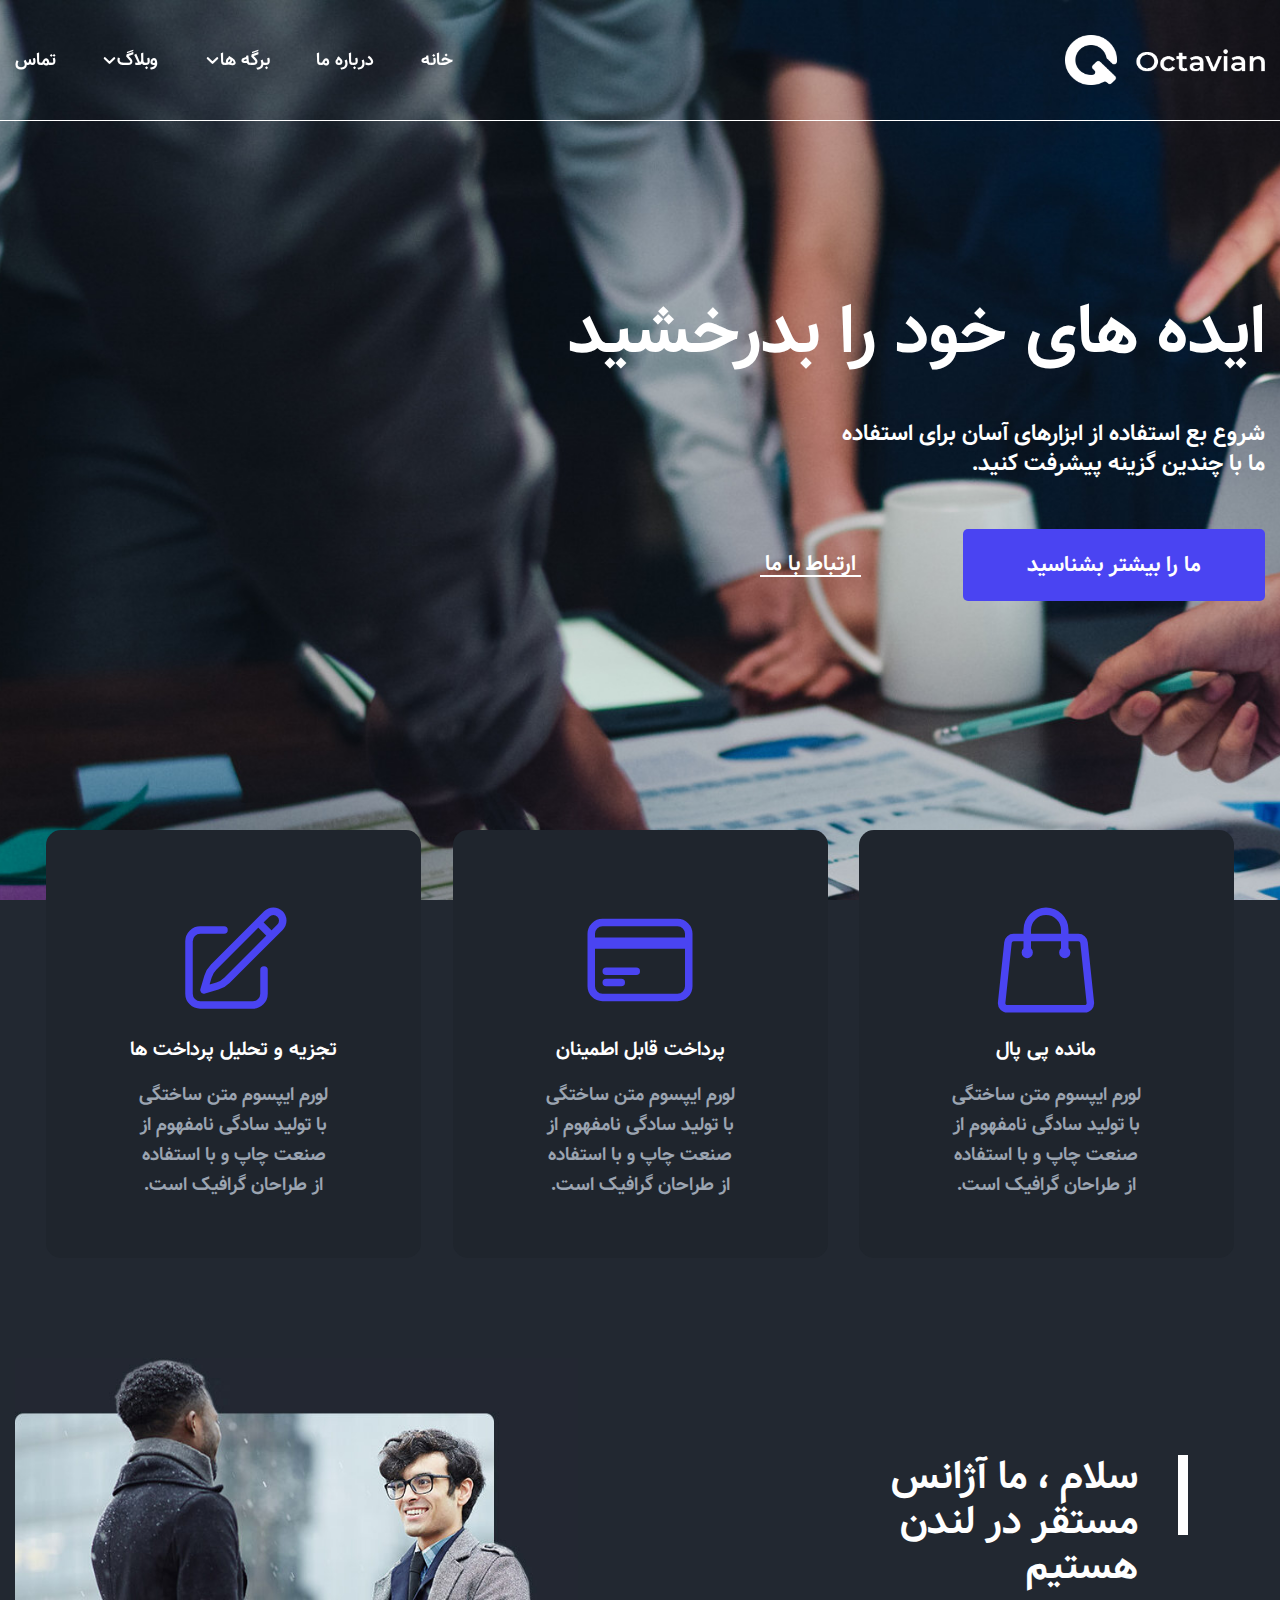
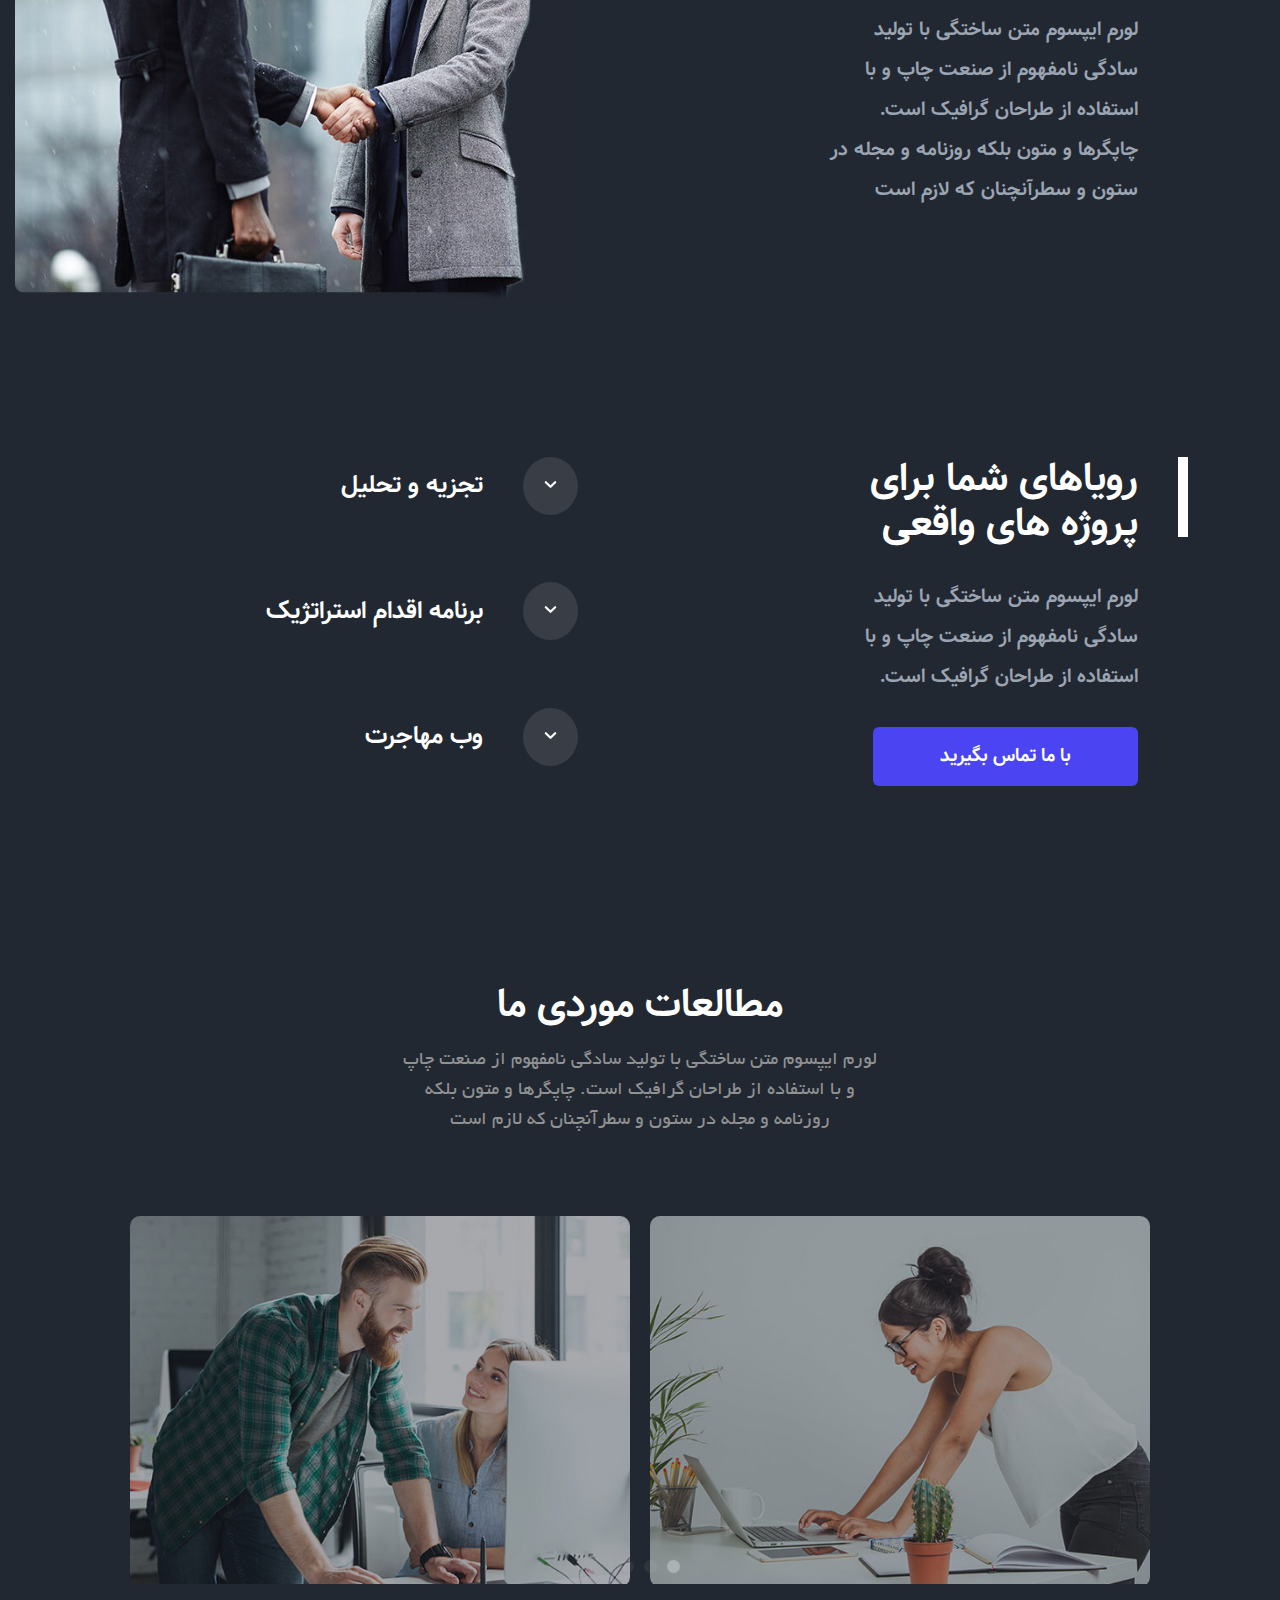
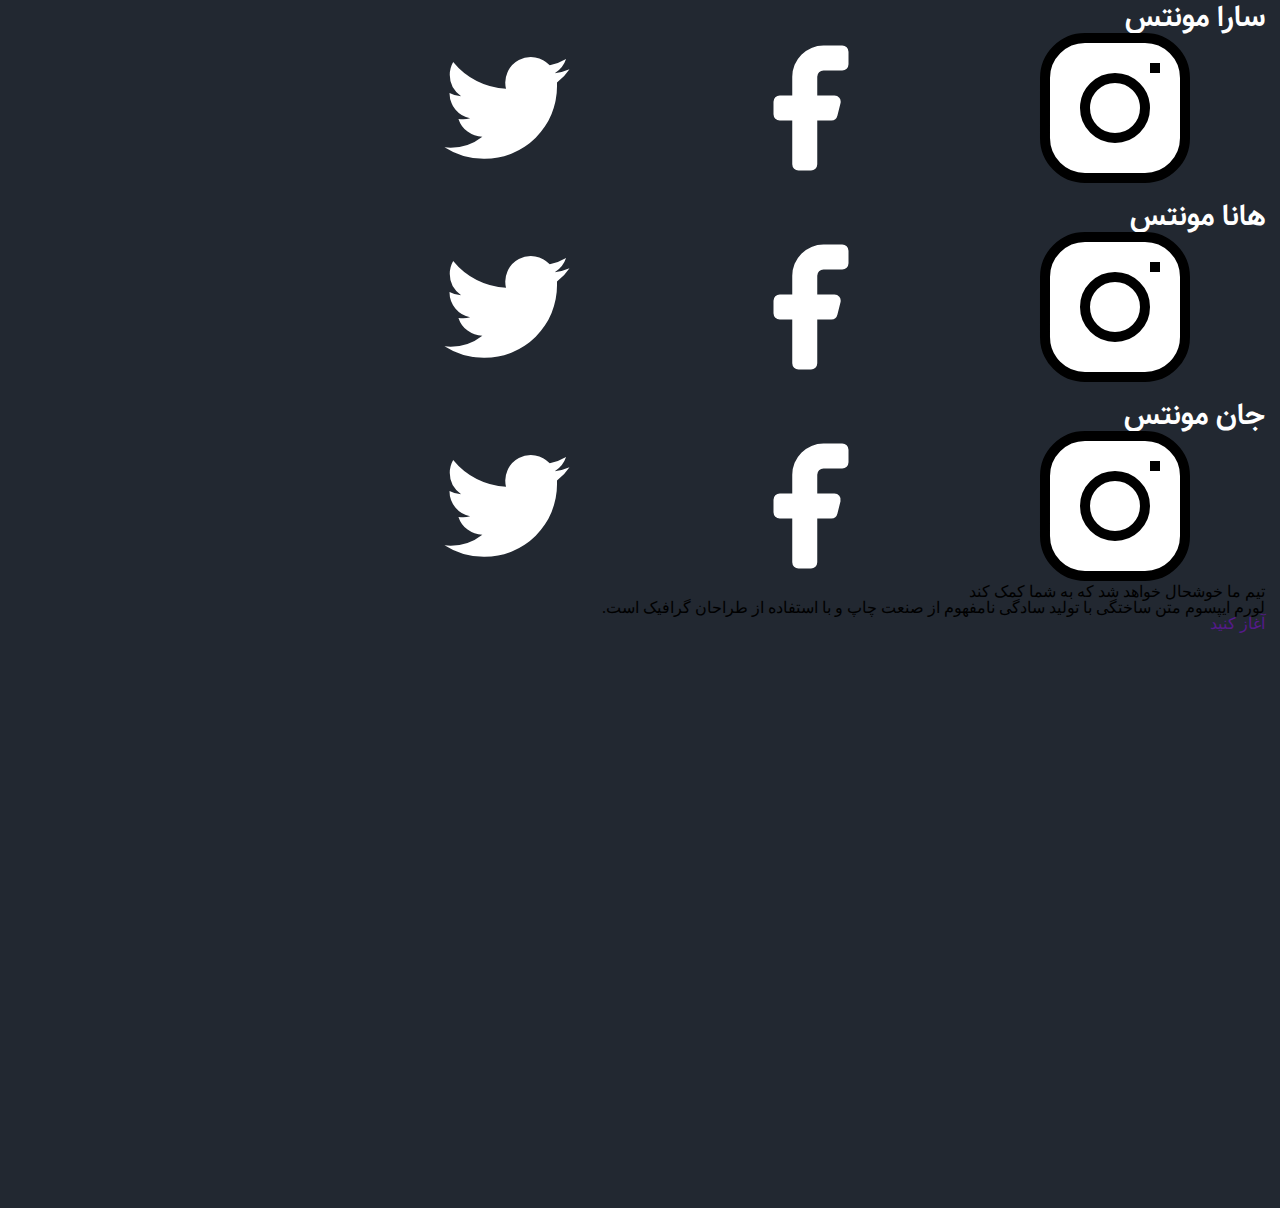
==== index.html @ 2f3d6fe5 "update index file" ====
<!DOCTYPE html>
<html lang="en" dir="rtl">
  <head>
    <meta charset="UTF-8" />
    <meta name="viewport" content="width=device-width, initial-scale=1.0" />
    <link rel="stylesheet" href="styles/main.css" />
    <link rel="stylesheet" href="styles/responsive.css">
    <link
    rel="stylesheet"
    href="https://cdn.jsdelivr.net/npm/swiper@11/swiper-bundle.min.css"
  />
    <title>خوش آمدید</title>
  </head>
  <body>

    <!-- Icon Symbols -->
    <svg style="display: none;">
         <symbol id="chervon-down"><svg xmlns="http://www.w3.org/2000/svg" fill="none" viewBox="0 0 24 24" stroke-width="3.5" stroke="#fff" class="w-6 h-6"><path stroke-linecap="round" stroke-linejoin="round" d="m19.5 8.25-7.5 7.5-7.5-7.5" /></svg></symbol>
         <symbol id="hamburger"><svg xmlns="http://www.w3.org/2000/svg" fill="#fff" viewBox="0 0 24 24" stroke-width="1.5" stroke="#fff" class="w-6 h-6"><path stroke-linecap="round" stroke-linejoin="round" d="M3.75 6.75h16.5M3.75 12h16.5m-16.5 5.25h16.5" /></svg></symbol>
         <symbol id="cancel-btn"><svg xmlns="http://www.w3.org/2000/svg" fill="#fff" viewBox="0 0 24 24" stroke-width="2" stroke="#fff" class="w-6 h-6"><path stroke-linecap="round" stroke-linejoin="round" d="M6 18 18 6M6 6l12 12" /></svg></symbol>
         <symbol id="icon1"><svg xmlns="http://www.w3.org/2000/svg" fill="none" viewBox="0 0 24 24" stroke-width="1.5" stroke="#4A44F2" class="w-6 h-6"><path stroke-linecap="round" stroke-linejoin="round" d="M15.75 10.5V6a3.75 3.75 0 1 0-7.5 0v4.5m11.356-1.993 1.263 12c.07.665-.45 1.243-1.119 1.243H4.25a1.125 1.125 0 0 1-1.12-1.243l1.264-12A1.125 1.125 0 0 1 5.513 7.5h12.974c.576 0 1.059.435 1.119 1.007ZM8.625 10.5a.375.375 0 1 1-.75 0 .375.375 0 0 1 .75 0Zm7.5 0a.375.375 0 1 1-.75 0 .375.375 0 0 1 .75 0Z" /></svg></symbol>
         <symbol id="icon2"><svg xmlns="http://www.w3.org/2000/svg" fill="none" viewBox="0 0 24 24" stroke-width="1.5" stroke="#4A44F2" class="w-6 h-6"><path stroke-linecap="round" stroke-linejoin="round" d="M2.25 8.25h19.5M2.25 9h19.5m-16.5 5.25h6m-6 2.25h3m-3.75 3h15a2.25 2.25 0 0 0 2.25-2.25V6.75A2.25 2.25 0 0 0 19.5 4.5h-15a2.25 2.25 0 0 0-2.25 2.25v10.5A2.25 2.25 0 0 0 4.5 19.5Z" /></svg></symbol>
         <symbol id="icon3"><svg xmlns="http://www.w3.org/2000/svg" fill="none" viewBox="0 0 24 24" stroke-width="1.5" stroke="#4A44F2" class="w-6 h-6"><path stroke-linecap="round" stroke-linejoin="round" d="m16.862 4.487 1.687-1.688a1.875 1.875 0 1 1 2.652 2.652L10.582 16.07a4.5 4.5 0 0 1-1.897 1.13L6 18l.8-2.685a4.5 4.5 0 0 1 1.13-1.897l8.932-8.931Zm0 0L19.5 7.125M18 14v4.75A2.25 2.25 0 0 1 15.75 21H5.25A2.25 2.25 0 0 1 3 18.75V8.25A2.25 2.25 0 0 1 5.25 6H10" /></svg></symbol>
         <symbol id="instagram"><svg viewBox="0 0 15 15" fill="#fff" xmlns="http://www.w3.org/2000/svg"><path d="M11 3.5H12M4.5 0.5H10.5C12.7091 0.5 14.5 2.29086 14.5 4.5V10.5C14.5 12.7091 12.7091 14.5 10.5 14.5H4.5C2.29086 14.5 0.5 12.7091 0.5 10.5V4.5C0.5 2.29086 2.29086 0.5 4.5 0.5ZM7.5 10.5C5.84315 10.5 4.5 9.15685 4.5 7.5C4.5 5.84315 5.84315 4.5 7.5 4.5C9.15685 4.5 10.5 5.84315 10.5 7.5C10.5 9.15685 9.15685 10.5 7.5 10.5Z" stroke="#000000"/></svg></symbol>
         <symbol id="facebook"><svg fill="#fff" viewBox="0 0 24 24" id="facebook" data-name="Flat Color" xmlns="http://www.w3.org/2000/svg" class="icon flat-color"><path id="primary" d="M14,6h3a1,1,0,0,0,1-1V3a1,1,0,0,0-1-1H14A5,5,0,0,0,9,7v3H7a1,1,0,0,0-1,1v2a1,1,0,0,0,1,1H9v7a1,1,0,0,0,1,1h2a1,1,0,0,0,1-1V14h2.22a1,1,0,0,0,1-.76l.5-2a1,1,0,0,0-1-1.24H13V7A1,1,0,0,1,14,6Z" style="fill:#fff;"></path></svg></symbol>
         <symbol id="twitter"><svg fill="#fff" viewBox="0 0 24 24" xmlns="http://www.w3.org/2000/svg" data-name="Layer 1"><path d="M22,5.8a8.49,8.49,0,0,1-2.36.64,4.13,4.13,0,0,0,1.81-2.27,8.21,8.21,0,0,1-2.61,1,4.1,4.1,0,0,0-7,3.74A11.64,11.64,0,0,1,3.39,4.62a4.16,4.16,0,0,0-.55,2.07A4.09,4.09,0,0,0,4.66,10.1,4.05,4.05,0,0,1,2.8,9.59v.05a4.1,4.1,0,0,0,3.3,4A3.93,3.93,0,0,1,5,13.81a4.9,4.9,0,0,1-.77-.07,4.11,4.11,0,0,0,3.83,2.84A8.22,8.22,0,0,1,3,18.34a7.93,7.93,0,0,1-1-.06,11.57,11.57,0,0,0,6.29,1.85A11.59,11.59,0,0,0,20,8.45c0-.17,0-.35,0-.53A8.43,8.43,0,0,0,22,5.8Z"/></svg></symbol>
    </svg>

    <!-- Start Header -->
    <header class="header">
       <div class="container">
          <div class="header__wrapper">
            <div class="header__logo">
             <img src="images/logo-white.png" class="header-logo__img" alt="">
            </div>
            <nav class="header__nav">
             <ul class="header__list">
               <li class="header-list__item"><a href="#" class="header-item__link">خانه</a></li>
               <li class="header-list__item"><a href="#" class="header-item__link">درباره ما</a></li>
               <li class="header-list__item">
                 <a href="#" class="header-item__link">برگه ها</a>
                <svg class="header-list__icon">
                  <use xlink:href="#chervon-down"></use>
                </svg>
                <ul class="header-list__subemnu">
                 <li class="header-submenu__items">وبلاگ استاندارد</li>
                 <li class="header-submenu__items">وبلاگ شبکه ای</li>
                 <li class="header-submenu__items">نوشته تکی</li>
                </ul>
               </li>
               <li class="header-list__item">
                <a href="#" class="header-item__link">وبلاگ</a>
                  <svg class="header-list__icon">
                  <use xlink:href="#chervon-down"></use>
                </svg>
               <ul class="header-list__subemnu">
                 <li class="header-submenu__items">خدمات</li>
                 <li class="header-submenu__items">نمونه کار</li>
                 <li class="header-submenu__items">نمونه کار تکی</li>
                </ul>
               </li>
               <li class="header-list__item"><a href="#" class="header-item__link">تماس</a></li>
             </ul>
            </nav>
          </div>
      </div>
    </header>
    <!-- Header For Mobile -->
    <div class="mobile__nav">
      <div class="header__logo">
        <img src="images/logo-white.png" class="header-logo__img" alt="">
      </div>
      <div class="nav__mobile">
        <div class="header-mobile__wrapper">
           <nav class="header-nav__mobile">
             <ul class="nav-mobile__list">
               <li class="nav-mobile__item"><a href="" class="nav-mobile__link">خانه</a></li>
               <li class="nav-mobile__item"><a href="" class="nav-mobile__link">درباره ما</a></li>
               <li class="nav-mobile__item">
                 <a href="" class="nav-mobile__link">برگه ها</a>
                 <svg class="nav-mobile__icon">
                   <use xlink:href="#chervon-down"></use>
                 </svg>
                 <ul class="nav-mobile__submenu">
                   <li class="mobile-submenu__items"><a href="" class="mobile-submenu__link">وبلاگ استاندارد</a></li>
                   <li class="mobile-submenu__items"><a href="" class="mobile-submenu__link">وبلاگ شبکه ای</a></li>
                   <li class="mobile-submenu__items"><a href="" class="mobile-submenu__link">نوشته تکی</a></li>
                 </ul>
               </li>
               <li class="nav-mobile__item">
                 <a href="" class="nav-mobile__link">وبلاگ</a>
                 <svg class="nav-mobile__icon">
                   <use xlink:href="#chervon-down"></use>
                 </svg>
                 <ul class="nav-mobile__submenu">
                   <li class="mobile-submenu__items"><a href="" class="mobile-submenu__link">خدمات</a></li>
                   <li class="mobile-submenu__items"><a href="" class="mobile-submenu__link">نمونه کار</a></li>
                   <li class="mobile-submenu__items"><a href="" class="mobile-submenu__link">نمونه کار تکی</a></li>
                 </ul>
               </li>
               <li class="nav-mobile__item"><a href="" class="nav-mobile__link">تماس</a></li>
             </ul>
           </nav>
        </div>
      </div>  
      <div class="nav-switch__btn">
        <svg class="swith-btn__icon">
          <use xlink:href="#hamburger"></use>
        </svg>
      </div>
    </div>

    <!-- Start main -->
     <main class="main">

       <!-- Content title -->
       <section class="main__content">
       <div class="container">
         <div class="main-content__details">
            <div class="main-content__items">
             <h2 class="main-content__title">ایده های خود را بدرخشید</h2>
             <p class="main-content__text">شروع بع استفاده از ابزارهای آسان برای استفاده ما با چندین گزینه پیشرفت کنید.</p>
             <div class="main-content__buttons">
               <a href="" class="main-content__links">ما را بیشتر بشناسید</a>
               <a href="" class="main-content__links">ارتباط با ما</a>
             </div>
            </div>
         </div>
       </div>
        </section>

        <!-- Cards -->
        <section class="main__cards"> 
          <div class="container">
            <div class="cards__holder">

               <div class="card__item">
                 <div class="card-icon__holder">
                    <svg class="card__icons">
                      <use xlink:href="#icon1"></use>
                    </svg>
                 </div>
                 <p class="card__title">مانده پی پال</p>
                 <p class="card__desc">لورم ایپسوم متن ساختگی با تولید سادگی نامفهوم از صنعت چاپ و با استفاده از طراحان گرافیک است.</p>
               </div>

               <div class="card__item">
                 <div class="card-icon__holder">
                    <svg class="card__icons">
                      <use xlink:href="#icon2"></use>
                    </svg>
                 </div>
                 <p class="card__title">پرداخت قابل اطمینان</p>
                 <p class="card__desc">لورم ایپسوم متن ساختگی با تولید سادگی نامفهوم از صنعت چاپ و با استفاده از طراحان گرافیک است.</p>
               </div>

               <div class="card__item">
                 <div class="card-icon__holder">
                    <svg class="card__icons">
                      <use xlink:href="#icon3"></use>
                    </svg>
                 </div>
                 <p class="card__title">تجزیه و تحلیل پرداخت ها</p>
                 <p class="card__desc">لورم ایپسوم متن ساختگی با تولید سادگی نامفهوم از صنعت چاپ و با استفاده از طراحان گرافیک است.</p>
               </div>

            </div>
          </div>
        </section>

        <!-- Details -->
        <section class="main__details">
           <div class="container">
             <div class="details__container">
               <div class="right__details">
                  <div class="right-detail__box">
                    <h2 class="right-detail__title">
                      سلام ، ما آژانس مستقر در لندن هستیم
                      <span class="right-detail__line"></span>
                    </h2>
                    <p class="right-detail__text">لورم ایپسوم متن ساختگی با تولید سادگی نامفهوم از صنعت چاپ و با استفاده از طراحان گرافیک است. چاپگرها و متون بلکه روزنامه و مجله در ستون و سطرآنچنان که لازم است</p>
                  </div>
               </div>
               <div class="left__details">
                 <div class="left-img__holder"><img src="images/img1.jpg" class="left__image" alt=""></div>
               </div>
             </div>
           </div>
        </section>

        <!-- Features-->
        <section class="main__features">
          <div class="container">
            <div class="features__container">

               <div class="features__right">
                  <div class="features__content">
                       <h2 class="features-contnet__title">رویاهای شما برای پروژه های واقعی
                        <span class="features__line"></span>
                       </h2>
                       <p class="features-content__text">لورم ایپسوم متن ساختگی با تولید سادگی نامفهوم از صنعت چاپ و با استفاده از طراحان گرافیک است.</p>
                       <a href="" class="features-contnet__btn">با ما تماس بگیرید
                             <span class="hover__effect"></span>
                       </a>
                  </div>
              </div>

              <div class="features__left">
                  <div class="features__item">
                      <div class="features__heading">
                        <h2 class="feature-heading__title">تجزیه و تحلیل</h2>
                        <span class="feature-icon">
                           <svg>
                              <use xlink:href="#chervon-down"></use>
                           </svg>
                        </span>
                      </div>
                      <div class="features__body">
                        <p class="features-body__text">لورم ایپسوم متن ساختگی با تولید سادگی نامفهوم از صنعت چاپ و با استفاده از طراحان گرافیک است.</p>
                      </div>
                  </div>
                     <div class="features__item">
                      <div class="features__heading">
                        <h2 class="feature-heading__title">برنامه اقدام استراتژیک</h2>
                        <span class="feature-icon">
                          <svg>
                              <use xlink:href="#chervon-down"></use>
                          </svg>
                        </span>
                      </div>
                      <div class="features__body">
                        <p class="features-body__text">لورم ایپسوم متن ساختگی با تولید سادگی نامفهوم از صنعت چاپ و با استفاده از طراحان گرافیک است.</p>
                      </div>
                  </div>
                     <div class="features__item">
                      <div class="features__heading">
                        <h2 class="feature-heading__title">وب مهاجرت</h2>
                        <span class="feature-icon">
                          <svg class>
                            <use xlink:href="#chervon-down"></use>
                        </svg>
                        </span>
                      </div>
                      <div class="features__body">
                        <p class="features-body__text">لورم ایپسوم متن ساختگی با تولید سادگی نامفهوم از صنعت چاپ و با استفاده از طراحان گرافیک است.</p>
                      </div>
                  </div>
              </div>
             
            </div>
          </div>
        </section>

        <!-- Gallery -->
        <section class="gallery">
         <div class="container">
            <div class="gallery-content__holder">
              <div class="gallery-top__content">
               <div class="gallery-title__box">
                  <h3 class="gallery__title">مطالعات موردی ما</h3>
                  <p class="gallery__text">لورم ایپسوم متن ساختگی با تولید سادگی نامفهوم از صنعت چاپ و با استفاده از طراحان گرافیک است. چاپگرها و متون بلکه روزنامه و مجله در ستون و سطرآنچنان که لازم است </p>
               </div>
              </div>
               <div class="swiper swiper-container gallery-bottom__content">
                  <div class="swiper-wrapper images__holder">

                    <div class="swiper-slide">
                      <div class="pair__imgs">
                        <div class="gallery-img__box">
                          <img class="gallery__img" src="images/slider1.jpg" alt="">
                          <div class="gallery__overlay">
                           <p class="overlay__text">وب مهاجرت</p>
                         </div>
                      </div>
                      <div class="gallery-img__box">
                        <img class="gallery__img" src="images/slider2.jpg" alt="">
                        <div class="gallery__overlay">
                         <p class="overlay__text">وب مهاجرت</p>
                       </div>
                     </div>
                   </div>
                  </div>

                  <div class="swiper-slide">
                    <div class="pair__imgs">
                      <div class="gallery-img__box">
                        <img class="gallery__img" src="images/slider1.jpg" alt="">
                        <div class="gallery__overlay">
                         <p class="overlay__text">وب مهاجرت</p>
                       </div>
                    </div>
                    <div class="gallery-img__box">
                      <img class="gallery__img" src="images/slider2.jpg" alt="">
                      <div class="gallery__overlay">
                       <p class="overlay__text">وب مهاجرت</p>
                     </div>
                   </div>
                 </div>
                </div>

                <div class="swiper-slide">
                  <div class="pair__imgs">
                    <div class="gallery-img__box">
                      <img class="gallery__img" src="images/slider1.jpg" alt="">
                      <div class="gallery__overlay">
                       <p class="overlay__text">وب مهاجرت</p>
                     </div>
                  </div>
                  <div class="gallery-img__box">
                    <img class="gallery__img" src="images/slider2.jpg" alt="">
                    <div class="gallery__overlay">
                     <p class="overlay__text">وب مهاجرت</p>
                   </div>
                 </div>
               </div>
              </div>
              </div>
              <ol class="swiper-pagination">
                <li class=""></li>
                <li class=""></li>
                <li class=""></li>
              </ol>
            </div>
        </section>

        <!-- Team -->
        <section class="team">
          <div class="container">
           <div class="team__details">
             <div class="detail__images">
               <div class="right__image">
                   <img class="right__img" src="images/member-3.jpg" alt="">
                   <div class="details__overlay">
                      <p class="overlay__text">سارا مونتس</p>
                      <div class="overlay__icons">
                         <span class="icon__holder"><svg class="overlay__icon"><use xlink:href="#instagram"></use></svg></span>
                         <span class="icon__holder"><svg class="overlay__icon"><use xlink:href="#facebook"></use></svg></span>
                         <span class="icon__holder"><svg class="overlay__icon"><use xlink:href="#twitter"></use></svg></span>
                      </div>
                   </div>
               </div>
               <div class="left__image">
                   <div class="top__img">
                    <img class="left__img" src="images/member-1.jpg" alt="">
                    <div class="details__overlay">
                      <p class="overlay__text">هانا مونتس</p>
                      <div class="overlay__icons">
                         <span class="icon__holder"><svg class="overlay__icon"><use xlink:href="#instagram"></use></svg></span>
                         <span class="icon__holder"><svg class="overlay__icon"><use xlink:href="#facebook"></use></svg></span>
                         <span class="icon__holder"><svg class="overlay__icon"><use xlink:href="#twitter"></use></svg></span>
                      </div>
                   </div>
                   </div>
                   <div class="bottom__img">
                    <img class="left__img" src="images/member-2.jpg" alt="">
                    <div class="details__overlay">
                      <p class="overlay__text">جان مونتس</p>
                      <div class="overlay__icons">
                         <span class="icon__holder"><svg class="overlay__icon"><use xlink:href="#instagram"></use></svg></span>
                         <span class="icon__holder"><svg class="overlay__icon"><use xlink:href="#facebook"></use></svg></span>
                         <span class="icon__holder"><svg class="overlay__icon"><use xlink:href="#twitter"></use></svg></span>
                      </div>
                   </div>
                   </div>
               </div>
             </div>
             <div class="detail__content">
                 <h3 class="detail__title">تیم ما خوشحال خواهد شد که به شما کمک کند</h3>
                 <p class="details__text">لورم ایپسوم متن ساختگی با تولید سادگی نامفهوم از صنعت چاپ و با استفاده از طراحان گرافیک است.</p>
                 <a class="details__btn" href="">آغاز کنید</a>
             </div>
           </div>
          </div>
        </section>

       </div>
     </main>
   







  
<br><br><br><br><br><br><br><br><br><br><br><br><br><br><br><br><br><br><br><br><br><br><br><br><br><br><br><br><br><br><br><br><br><br><br><br>
  

    <div class="overlay"></div>
  </body>
  <script src="scripts/script.js"></script>
  <script src="https://cdn.jsdelivr.net/npm/swiper@11/swiper-bundle.min.js"></script>
  <script src="scripts/swiper.js"></script>
</html>
---- styles/main.css ----
@import url("reset.css");
@import url("font.css");

:root{
   --primary-font:"Samim";
   --secondary-font:"Yekan";
   --primary-color:#4A44F2;
   --secondary-color:#222831;
   --third-color:#393E46;
   --forth-color:#1F252D;
}

html{
    font-size: 10px;
    scroll-behavior: smooth;
    box-sizing:border-box;
}

body{
    box-sizing: inherit;
    font-size: 1.6rem;
    height: 100vh;
    background-color: var(--secondary-color);
}

h2{
    color: #ffff;
    font-family: var(--primary-font);
}

/* Start Header Styles */
.header{
   position: fixed;
   left: 0;
   right: 0;
   top: 0;
   border-bottom: 0.5px solid #fff;
   padding: 2rem 0;
   z-index: 99;
}
.header__wrapper{
   display: flex;
   justify-content: space-between;
   align-items: center;
   width: 100%;
   padding: 1.5rem 0;
}
.header__logo{
    width: 20rem;
    height: 5rem;
}
.header-logo__img{
   width: 100%;
   height: 100%;
}
.header__nav{
    width: 35%;
}
.header__list{
    display: flex;
    align-items: center;
    justify-content: space-between;
    width: 100%;
}
.header-list__item{
  position: relative;
  display: flex;
  align-items: center;
  justify-content: space-between;
}
.header-list__item::after{
    content: "";
    position: absolute;
    width: 0;
    right: 0;
    top:2rem;
    height: 0.2rem;
    background-color: #fff;
    transition: all 0.3s ease-in-out;
}
.header-list__item:hover.header-list__item::after{
    width: 100%;
}
.header-item__link{
    color: #ffff;
    font-size: 1.8rem;
    font-weight: 900;
    font-family: var(--primary-font);
}
.header-list__icon{
    width: 1.5rem;
    height: 1.5rem;
}
.header-list__subemnu{
    position: absolute;
    top: 7rem;
    right: 0;
    opacity: 1;
    width: 20rem;
    background-color: #fff;
    padding: 2rem;
    height: auto;
    border-radius: 1rem;
    opacity: 0;
    visibility: hidden;
    transition: all 0.3s ease-in-out;
}
.header-submenu__items{
     position: relative;
     color: #6a727f;
     font-family: var(--primary-font);
     font-size: 1.6rem;
     padding: 1rem;
     height: 2rem;
     transition: all 0.3s ease-in-out;
}
.header-submenu__items::after{
    content: "";
    position: absolute;
    right:-2rem ;
    top: 0;
    width: 0.2rem;
    height: 0;
    transition: all 0.3s ease-in-out;
    background-color: var(--primary-color);
}
.header-submenu__items:hover{
    color: var(--primary-color);
}
.header-submenu__items:hover.header-submenu__items::after{
    height: 100%;
}
.header-list__item:hover .header-list__subemnu{
    opacity: 1;
    visibility: visible;
}
.mobile__nav{
    display: none;
    position: fixed;
    left: 0;
    right: 0;
    top: 0;
    width: 95%;
    align-items: center;
    justify-content: space-between;
    padding: 2rem 2rem;
    margin: 0 auto;
    z-index: 400;
    border-bottom: 1px solid #fff;
}
.nav-switch__btn{
    display: none;
    cursor: pointer;
}
.swith-btn__icon{
    width: 3.5rem;
    height: 3.5rem;
}
.nav__mobile{
    display: none;
    position: fixed;
    right: -35rem;
    top: 0;
    bottom: 0;
    background-color: var(--third-color);
    width: 30rem;
    transition: all 0.2s ease-in-out;
}
.header-mobile__wrapper{
   width: 100%;
}
.header-nav__mobile{
    display: flex;
    flex-direction: column;
    justify-content: space-between;
}

.nav-mobile__item{
    width: 100%;
    position: relative;
    cursor: pointer;
    border-top: 1px solid rgba(255, 255, 255, 0.07)
}
.nav-mobile__link{
   font-size: 1.9rem;
   color: #fff;
   font-family: var(--primary-font);
   font-weight: 800;
   padding: 0 22px 0 35px;
   line-height: 5rem;
}
.nav-mobile__icon{
    position: absolute;
    left: 2rem;
    top: 2rem;
    width: 1.5rem;
    height: 1.5rem;
    cursor: pointer;
    fill: #fff;
}
.nav-mobile__submenu{
  height: 0;
  overflow: hidden;
  transition: all 0.3s ease-in-out;
}
.mobile-submenu__items{
    border-top: 1px solid rgba(255, 255, 255, 0.07);
    width: 100%;
    background-color: #3D424A;
}
.mobile-submenu__link{
   font-size: 1.9rem;
   color: #fff;
   font-family: var(--primary-font);
   font-weight: 800;
   line-height: 5rem;
   padding: 0 40px 0 22px;
   display: block;
}
.nav-mobile__icon.active{
    transition: all 0.3s ease;
   transform: rotate(180deg);
}
.header-mobile--open{
  right: 0;
}
.nav-mobile--open{
    height: 15rem;
}
/* End Header Styles */
.overlay{
    width: 100%;
    height: 100%;
    position: fixed;
    top: 0;
    left: 0;
    background-color: black;
    opacity: 0;
    visibility: hidden;
    transition: all 0.2s ease-in-out;
    padding: 3.5rem 1rem;
    z-index: 200;
    cursor: pointer;
}
.overlay--show{
  opacity: 0.6;
  visibility: visible;
}
.scroll__style{
   background-color: black;
   border: none;
   padding: 1.5rem;
   transition: all 0.3s ease-in-out;
}

/* End all header styles */

/* Start main styles */
.main__content{
    background: url("../images/millennial-asia-businessmen-businesswomen-meeting-brainstorming-ideas-about-new-paperwork-project-colleagues-working-together-planning-success-strategy-enjoy-teamwork-small-modern-night-office.jpg");
    background-repeat: no-repeat;
    background-position: center;
    background-size: cover;
}
.main-content__details{
    display: flex;
    align-items: center;
    justify-content: flex-start;
    min-height: 100vh;
}
.main-content__title{
    font-size: 7rem;
    font-family: var(--primary-font);
}
.main-content__text{  
      display: block;
      font-size: 2.3rem;
      color: #fff;
      font-family: var(--primary-font);
      width: 60%;
      line-height: 3rem;
      margin: 5rem 0;
}
.main-content__buttons{
   display: flex;
   width: 70%;
   align-items: center;
   justify-content: space-between;
}
.main-content__links{
    font-size: 2.2rem;
    color: #fff;
    font-family: var(--primary-font);
    display: flex;
    align-items: center;
    justify-content: center;
}
.main-content__links:first-child{
    background-color: var(--primary-color);
    width: 40%;
    padding: 2.5rem 5rem;
    border-radius: 0.5rem;
    transition: all 0.3s ease-in-out;
}
.main-content__links:first-child:hover{
    background-color: #5d58f0;
}
.main-content__links:last-child{
    width: 20%;
    border-bottom: 2px solid #fff;
}

/* Start main cards */

.cards__holder{
    width: 100%;
    margin: 0 auto;
    margin-top: -7rem;
    display: flex;
    align-items: center;
    justify-content: space-evenly;
}
.card__item{
      display: flex;
      flex-direction: column;
      align-items: center;
      justify-content: center;
      gap:2rem;
      width: 22%;
      height: 30rem;
      padding: 7rem 5rem 5.8rem;
      background-color: var(--forth-color);
      border-radius: 1.5rem;
}
.card-icon__holder{
    width: 12rem;
    height: 12rem;
    margin: 0 auto;
}
.card__icons{
    width: 100%;
    height: 100%;
}
.card__title{
   font-size: 2rem;
   font-family: var(--primary-font);
   text-align: center;
   color: #fff;
}
.card__desc{
    display: block;
    width: 70%;
    font-size: 1.9rem;
    font-family: var(--primary-font);
    text-align: center;
    color: #9BA4B1;
    line-height: 3rem;
}

/* End main cards */

/* Start main detials */
.main__details{
    margin: 10rem 0;
}
.details__container{
  width: 100%;
  display: flex;
  align-items: center;
  justify-content: space-between;
}
.left__details{
    width: 45%;
}
.left-img__holder{
  width: 100%;
  height: 100%;
}
.left__image{
    width: 100%;
    height: 100%;
}
.right__details{
   width: 45%;
}
.right-detail__box{
   display: flex;
   flex-direction: column;
   gap: 2rem;
   width: 55%;
   margin: 0 auto;
}
.right-detail__title{
    font-size: 4rem;
    font-weight: 800;
    font-family: var(--primary-font);
    color: #fff;
    line-height: 4.5rem;
    position: relative;
}
.right-detail__line{
   position: absolute;
   top: 0;
   right: -5rem;
   height: 8rem;
   width: 1rem;
   background-color: #fff;
}
.right-detail__text{
    font-size: 2rem;
    font-weight: 800;
    font-family: var(--primary-font);
    color: #9BA4B1;
    line-height: 4rem;
}

/* End main detials */

/* Start features  */

.main__features{
    margin: 15rem 0 0 0;
} 
.features__container{
      display: flex;
      align-items: centere;
      justify-content: space-between;
}
.features__right{
    width: 45%;
}
.features__content{
   width: 55%;
   display: flex;
   flex-direction: column;
   gap: 3rem;
   margin: 0 auto;
}
.features-contnet__title{
    font-size: 4rem;
    font-weight: 800;
    font-family: var(--primary-font);
    color: #fff;
    line-height: 4.5rem;
    position: relative;
}
.features__line{
    position: absolute;
    top: 0;
    right: -5rem;
    height: 8rem;
    width: 1rem;
    background-color: #fff;
}
.features-content__text{
    font-size: 2rem;
    font-weight: 800;
    font-family: var(--primary-font);
    color: #9BA4B1;
    line-height: 4rem;
}
.features-contnet__btn{
     text-align: center;
     width: 60%;
     padding: 2rem 4rem;
     border-radius: 0.6rem;
     color: #fff;
     font-family: var(--primary-font);
     font-weight: 900;
     font-size: 1.9rem;
     background-color: var(--primary-color);
     overflow: hidden;
     position: relative;
    z-index: 1;
}
.hover__effect{
   display: block;
   position: absolute;
   z-index: -1;
   left: 0;
   top: 0;
   transform: translate(-50%,-50%);
   background-color: #393e46;
   opacity: .5;
   border-radius: 100%;
   transition: all 0.3s ease-in-out;
   width: 0;
   height: 0;

}
.features-contnet__btn:hover .hover__effect{
    width: 100%;
    height: 100%;
    opacity: 1;
    padding: 20rem;
}
.features__left{
   width: 45%;
   display: flex;
   flex-direction: column;
   justify-content: space-between;
   gap: 2rem;
}
.features__item{
    cursor: pointer;
    transition: all 0.3s ease-in-out;
}
.features__heading{
   display: flex;
   align-items: center;
   flex-direction: row-reverse;
   justify-content: flex-end;
   gap: 4rem;
}
.feature-heading__title{
    display: flex;
    align-items: center;
    justify-content: center;
    font-size: 2.5rem;
    font-family: var(--primary-font);
}
.feature-heading__title:hover{
    color: #909192;
}
.feature-icon{
    background-color: var(--third-color);
    padding: 2rem;
    border-radius: 50%;
}
.features__body{
   margin-top: 2rem;
   overflow: hidden;
   height: 0;
}
.features-body__text{
    font-size: 1.8rem;
    font-family: var(--primary-font);
    color:#9BA4B1;
    line-height: 2.9rem;
}

.feature-icon > svg{
        width: 1.5rem;
        height: 1.5rem;
}
.features__item.features__icon--active .feature-icon{
    background-color: var(--primary-color);
    transform: rotate(-180deg);
}
.features__item.features__icon--active .features__body{
    transition: 0.3s ease-in-out;
    height: auto;
}
/* End features  */

/* Start gallery */
.gallery{
    margin-top: 20rem;
}
.gallery-content__holder{
      display: flex;
      flex-direction: column;
      justify-content: space-between;
      gap: 8rem;
}
.gallery-top__content{
    width: 100%;
   
}
.gallery-title__box{
    text-align: center;
    display: flex;
    flex-direction: column;
    gap: 2rem;
    width: 38%;
    margin: 0 auto;
}
.gallery__title{
     font-size: 4rem;
     color: #fff;
     font-weight: 900;
     font-family: var(--primary-font);
}
.gallery__text{
    font-size: 2rem;
    color: #909192;
    font-family: var(--secondary-font);
    line-height: 3rem;
}
.gallery-bottom__content{
       width: 100%;
}
.pair__imgs{
    width: 100%;
    height: 100%;
    display: flex;
    justify-content: center;
    align-items: center;
    gap: 2rem;
}
.gallery-img__box{
    overflow: hidden;
    border-radius: 1rem;
    cursor: pointer;
    width: 40%;
    position: relative;
}
.gallery__img{
   object-fit: cover;
   width: 100%;
   height: 100%;
   transition: all .4s ease-in-out;
}
.gallery-img__box:hover .gallery__img{
   transform: scale(1.2);
}
.gallery__overlay{
     position: absolute; 
     left: 0; 
     top: 0;
     width: 100%;
     height: 100%;
     background-color: var(--primary-color);
     opacity: 0;
     display: flex;
     align-items: center;
     justify-content: center;
     visibility: 0;
     transition: all .3s ease-in-out;
}
.gallery-img__box:hover .gallery__overlay{
    visibility: visible;
    opacity: 0.8;
}
.overlay__text{
    font-size: 3rem;
    color: #fff;
    font-family: var(--primary-font);
    font-weight: 900;
}


/* End gallery */



/* swiper styles */
.swiper-pagination{
    margin: 0 auto;
    gap: 1rem;
    display: flex;
    align-items: center;
    justify-content: center;
    bottom: -10rem;
    padding: 1rem;
}
.swiper-pagination .swiper-pagination-bullet{
    background-color: rgba(255, 255, 255, 0.3);
    border-radius: 50%;
    width: 0.5rem;
    height: 0.5rem;
    box-shadow: 0 0 0 4px rgba(255, 255, 255, 0.3);
    
}
---- styles/responsive.css ----
.container{
    max-width: 85%;
    padding-right: 15px;
    padding-left: 15px;
    margin-right: auto;
    margin-left: auto;
}

@media (max-width:1400px) {
    .container{
        max-width: 1320px;
     }
}


@media (max-width:1200px) {
    .container{
        max-width: 1140px;
     }
}


@media (max-width:992px) {
    .container{
        max-width: 960px;
     }
     .nav-switch__btn{
        display: block;
    }
    .header{
        display: none;
    }
    .mobile__nav{
        display: flex;
    }
    .nav__mobile{
        display: block;
    }
    .main-content__details{
        justify-content: center;
        text-align: center;
    }
    .main-content__title{
        font-size: 5rem;
    }
    .main-content__text{
        width: 100%;
    }
    .main-content__buttons{
        width: 100%;
    }
    .cards__holder{
        flex-direction: column;
        gap: 2rem;
    }
    .card__item{
        width: 80%;
    }
    .details__container{
        flex-direction: column;
        gap: 5rem;
    }
    .right__details{
        width: 100%;
    }
    .right-detail__box{
        width: 80%;
    }
    .left__details {
        width: 70%;
    }
    .features__container{
        flex-direction: column;
        gap: 8rem;
    }
    .features__right{
        width: 100%;
    }
    .features__content{
        width: 80%;
    }
    .features-contnet__btn{
        width: 30%;
    }
    .features__left{
        margin: 0 auto;
        width: 95%;
        gap: 5rem;
    }
    .gallery{
        margin-top: 15rem;
    }
    .gallery-title__box{
        width: 90%;
     }
}



@media (max-width:768px) {
    .container{
        max-width: 720px;
     }
     .mobile__nav{
        width: 90%;
     }
     .gallery-img__box{
        width: 50%;
     }
}

@media (max-width:576px) {
    .container{
        max-width: 100%;
     }
     .main-content__title{
        font-size: 3rem;
    }
    .main-content__text{
        font-size: 1.9rem;
    }
    .main-content__links:first-child{
        padding: 2rem 1rem;
        width: 50%;
    }
    .main-content__links:last-child{
        width: 30%;
    }
    .cards__holder{
        margin-top: -3rem;
    }
    .card__item{
        width: 75%;
    }
    .right-detail__title{
        font-size: 3rem;
    }
    .features-contnet__title{
        line-height: 5.5rem;
    }
    .features-contnet__btn{
        margin: 0 auto;
        width: 45%;
    }
}
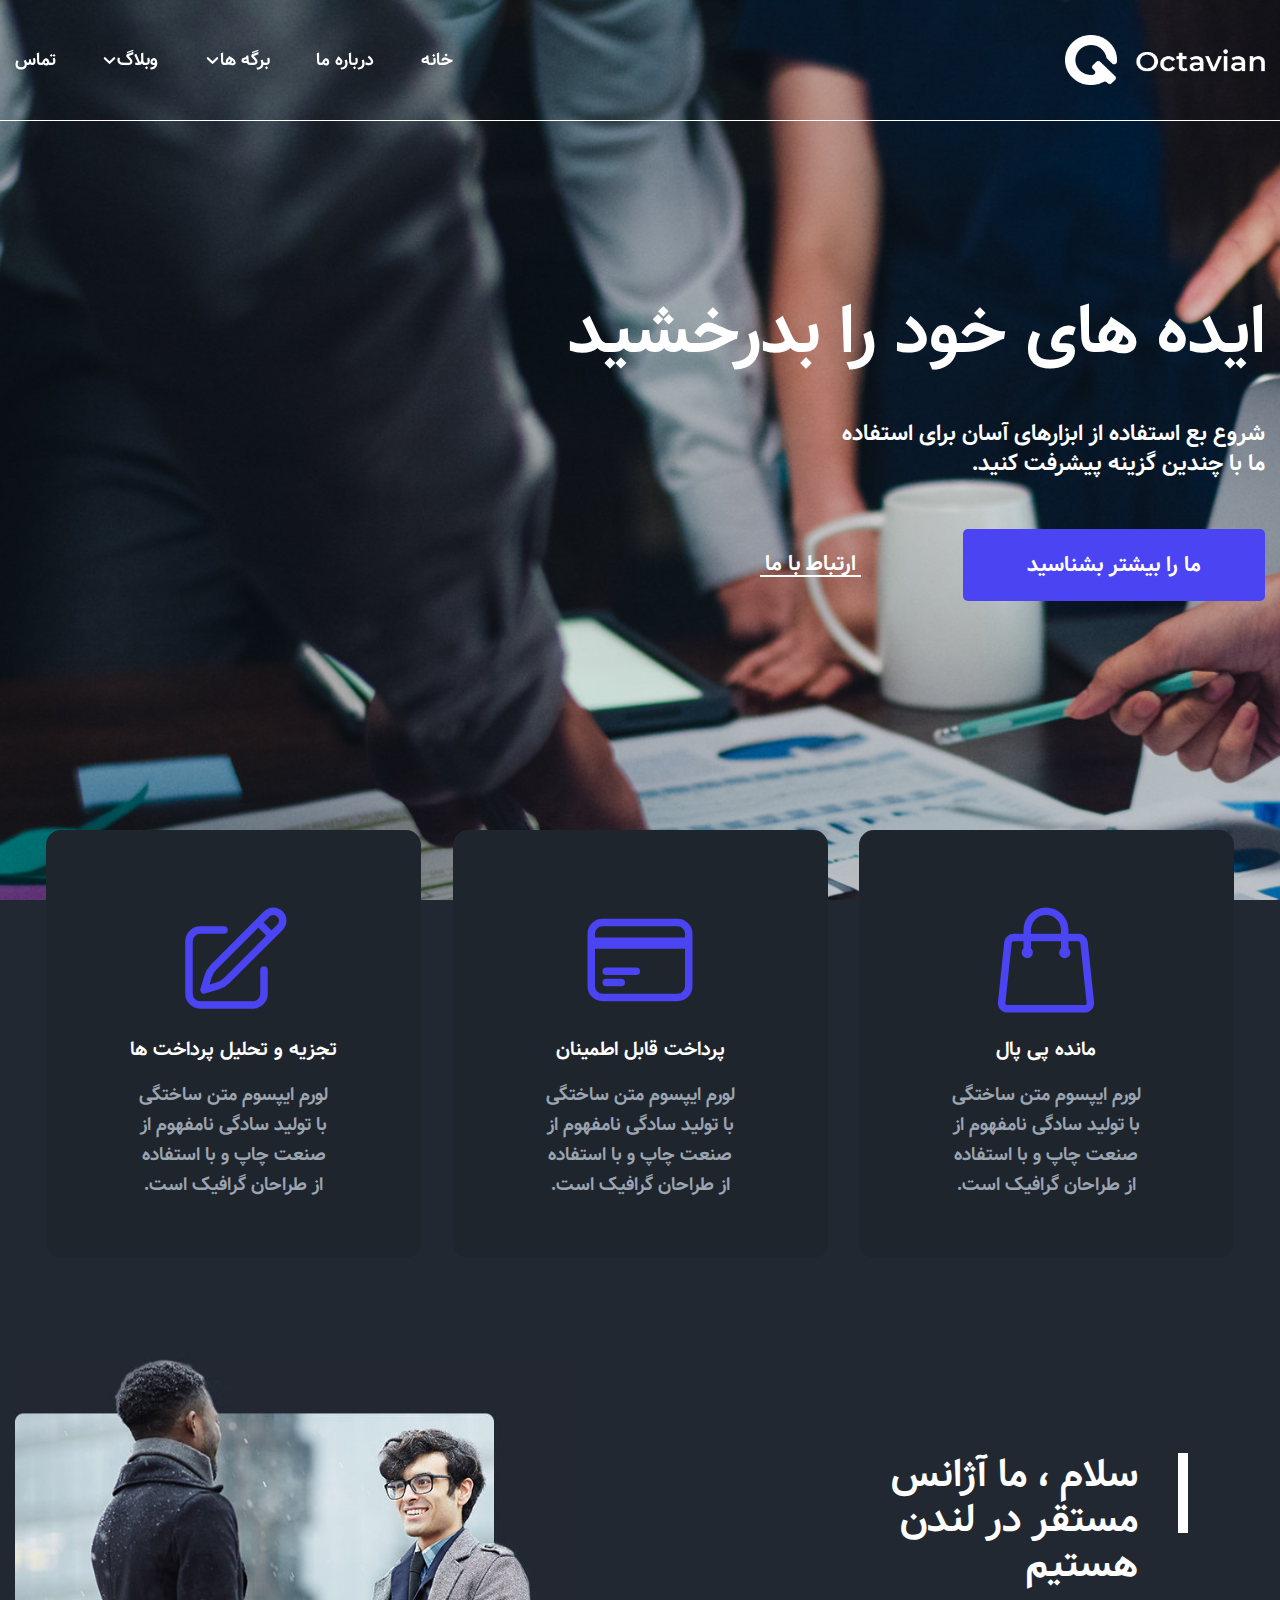
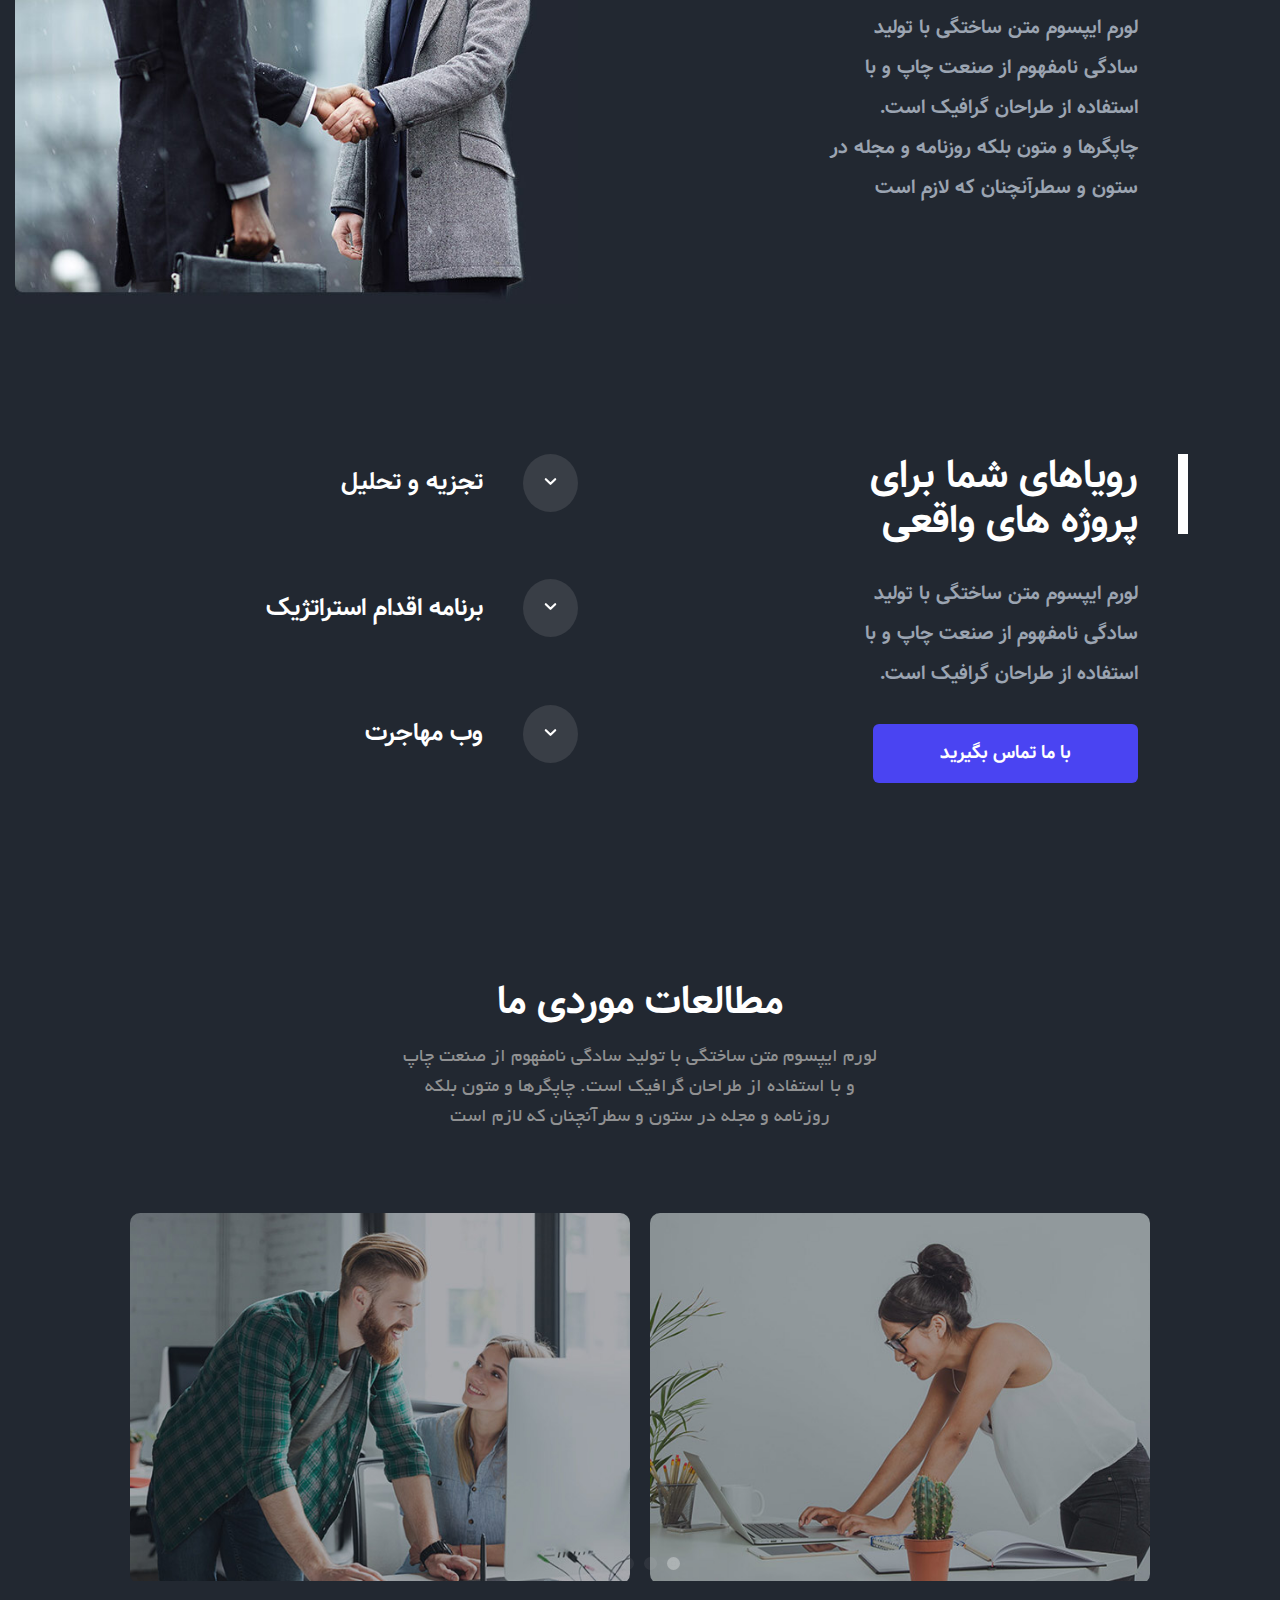
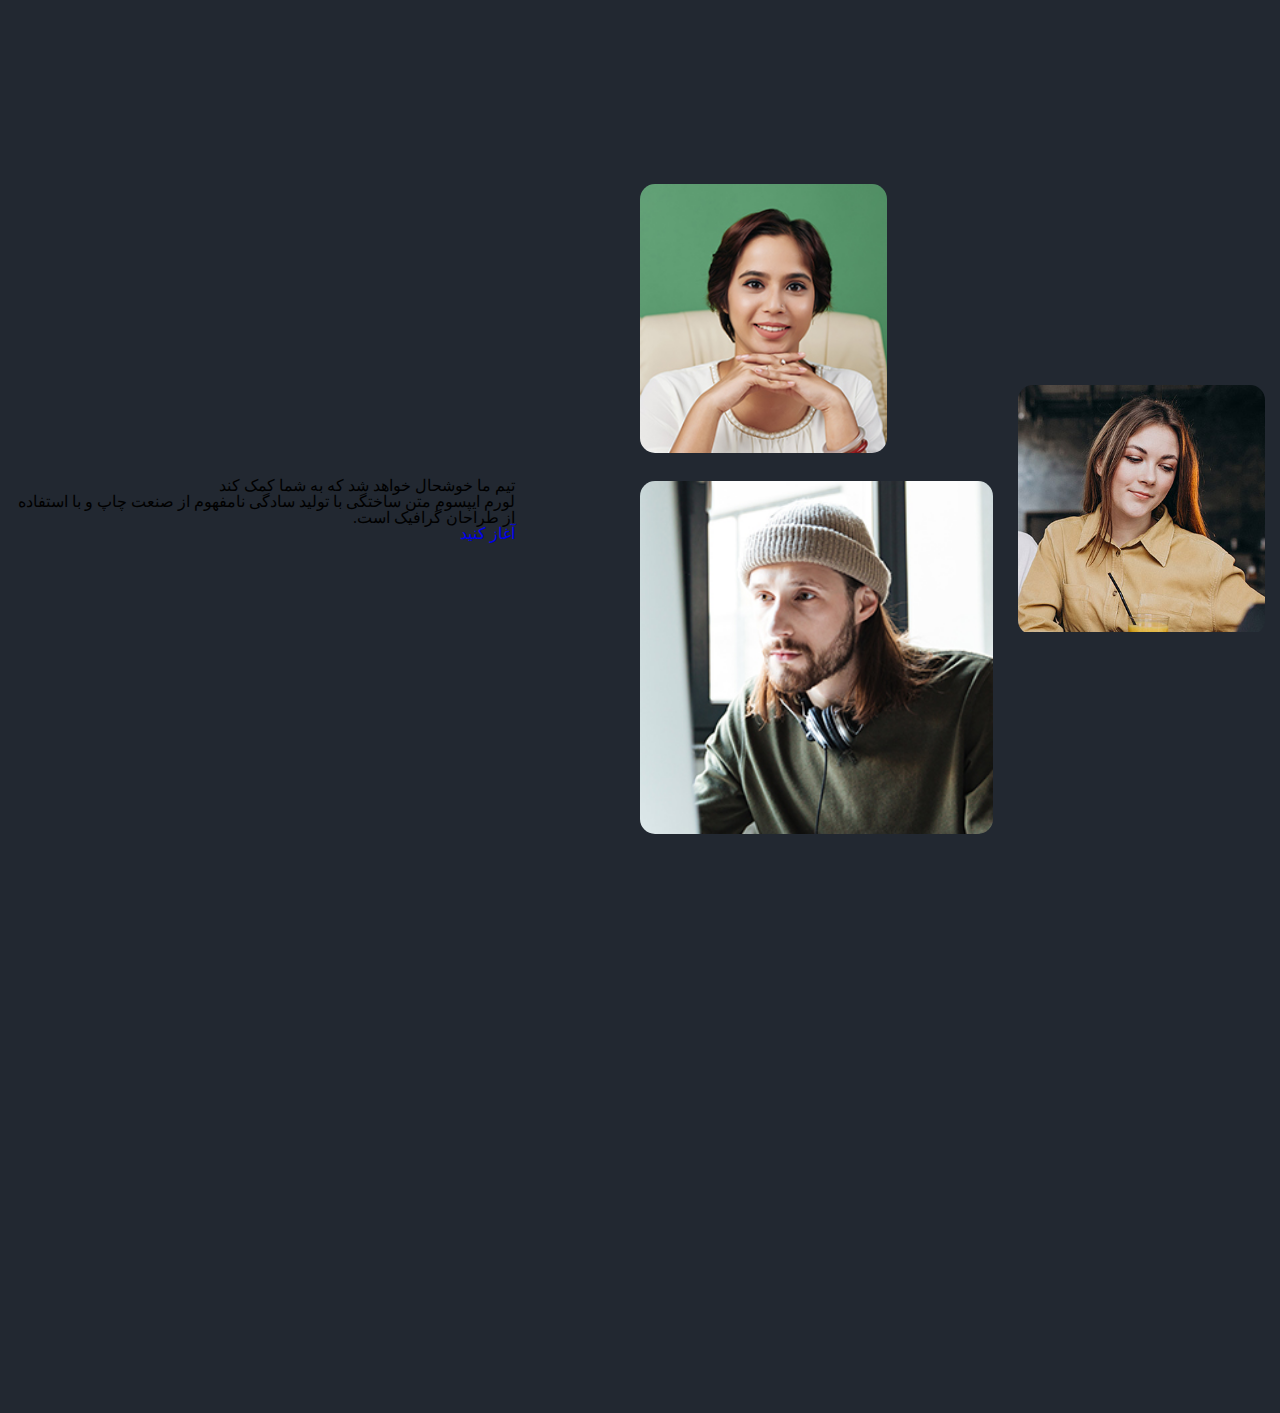
==== commit 045851ab: "update index file" ====
--- a/index.html
+++ b/index.html
@@ -199,8 +199,8 @@
                         <span class="features__line"></span>
                        </h2>
                        <p class="features-content__text">لورم ایپسوم متن ساختگی با تولید سادگی نامفهوم از صنعت چاپ و با استفاده از طراحان گرافیک است.</p>
-                       <a href="" class="features-contnet__btn">با ما تماس بگیرید
-                             <span class="hover__effect"></span>
+                       <a href="" class="features-contnet__btn btn">با ما تماس بگیرید
+                             <span class="hover__effect hover"></span>
                        </a>
                   </div>
               </div>
@@ -365,9 +365,13 @@
                </div>
              </div>
              <div class="detail__content">
+                <div class="detail-content__wrapper">
                  <h3 class="detail__title">تیم ما خوشحال خواهد شد که به شما کمک کند</h3>
                  <p class="details__text">لورم ایپسوم متن ساختگی با تولید سادگی نامفهوم از صنعت چاپ و با استفاده از طراحان گرافیک است.</p>
-                 <a class="details__btn" href="">آغاز کنید</a>
+                 <a class="details__btn btn" href="#">آغاز کنید
+                  <span class="hover__effect hover"></span>
+                 </a>
+                </div>
              </div>
            </div>
           </div>
--- a/styles/main.css
+++ b/styles/main.css
@@ -638,11 +638,128 @@
     font-family: var(--primary-font);
     font-weight: 900;
 }
-
-
 /* End gallery */
 
-
+/* Start team  */
+
+.team{
+    margin-top: 20rem;
+}
+.team__details{
+    width: 100%;
+    display: flex;
+    align-items: center;
+    justify-content: space-between;
+}
+.detail__images{
+    width: 50%;
+    display: flex;
+    align-items: center;
+    justify-content: space-between;
+    gap: 2.5rem;
+}
+.left__image{
+   display: flex;
+   flex-direction: column;
+   gap: 2.5rem;
+   width: 100%;
+}
+.top__img{
+    width: 70%;
+    align-self: flex-end;
+    position: relative;
+    cursor: pointer;
+    transition: all 0.3s ease-in-out;
+}
+.bottom__img{
+    width: 100%;
+    align-self: flex-end;
+    position: relative;
+    cursor: pointer;
+}
+.left__img{
+    width: 100%;
+    height: 100%;
+    object-fit: cover;
+    border-radius: 1.5rem;
+}
+.right__image{
+    width: 70%;
+    position: relative;
+    z-index: 2;
+    overflow: hidden;
+    cursor: pointer;
+    border-radius: 1.5rem;
+}
+.right__img{
+    width: 100%;
+    height: 100%;
+    object-fit: cover;
+}
+.details__overlay{
+    display: flex;
+    align-items: center;
+    flex-direction: column;
+    justify-content: center;
+    gap: 4rem;
+    position: absolute;
+    left: 0;
+    top: 0;
+    z-index: 0;
+    width: 100%;
+    height: 100%;
+    background-color: var(--primary-color);
+    opacity: 0;
+    visibility: hidden;
+    transition: all .3s ease-in-out;
+    border-radius: 1.5rem;
+}
+.right__image:hover .details__overlay,
+.top__img:hover .details__overlay ,
+.bottom__img:hover .details__overlay{
+     opacity: 0.9;
+     visibility: visible;
+}
+.overlay__text{
+   text-align: center;
+   font-size: 2.5rem;
+   font-family: var(--primary-font);
+}
+.icon__holder{
+    display: flex;
+    align-items: center;
+    justify-content: center;
+    background-color: #a19eee;
+    border-radius: 50%;
+    padding: 1rem;
+    transition: all .3s ease-in-out;
+}
+.overlay__icons{
+    width: 100%;
+    display: flex;
+    align-items: center;
+    justify-content: center;
+    gap: 2rem;
+} 
+.icon__holder:hover{
+    background-color: #8682fa;
+}
+.overlay__icon{
+   width: 2rem;
+   height: 2rem;
+}
+.detail__content{
+    width: 40%;
+}
+.detail__title{
+}
+.details__text{
+}
+.details__btn{
+}
+
+
+/* Finish team  */
 
 /* swiper styles */
 .swiper-pagination{
@@ -651,7 +768,6 @@
     display: flex;
     align-items: center;
     justify-content: center;
-    bottom: -10rem;
     padding: 1rem;
 }
 .swiper-pagination .swiper-pagination-bullet{
--- a/styles/responsive.css
+++ b/styles/responsive.css
@@ -93,6 +93,13 @@
     .gallery-title__box{
         width: 90%;
      }
+     .team__details{
+        flex-direction: column;
+        gap: 15rem;
+     }
+     .detail__images{
+        width: 90%;
+     }
 }
 
 
@@ -106,6 +113,16 @@
      }
      .gallery-img__box{
         width: 50%;
+     }
+     .detail__images{
+        flex-direction: column;
+        gap: 3rem;
+     }
+     .right__image,.top__img,.bottom__img{
+         width: 90%;
+     }
+     .top__img,.bottom__img{
+        align-self: center;
      }
 }
 
@@ -142,6 +159,9 @@
         margin: 0 auto;
         width: 45%;
     }
+    .gallery__title{
+        font-size: 3rem;
+    }
 }
 
 
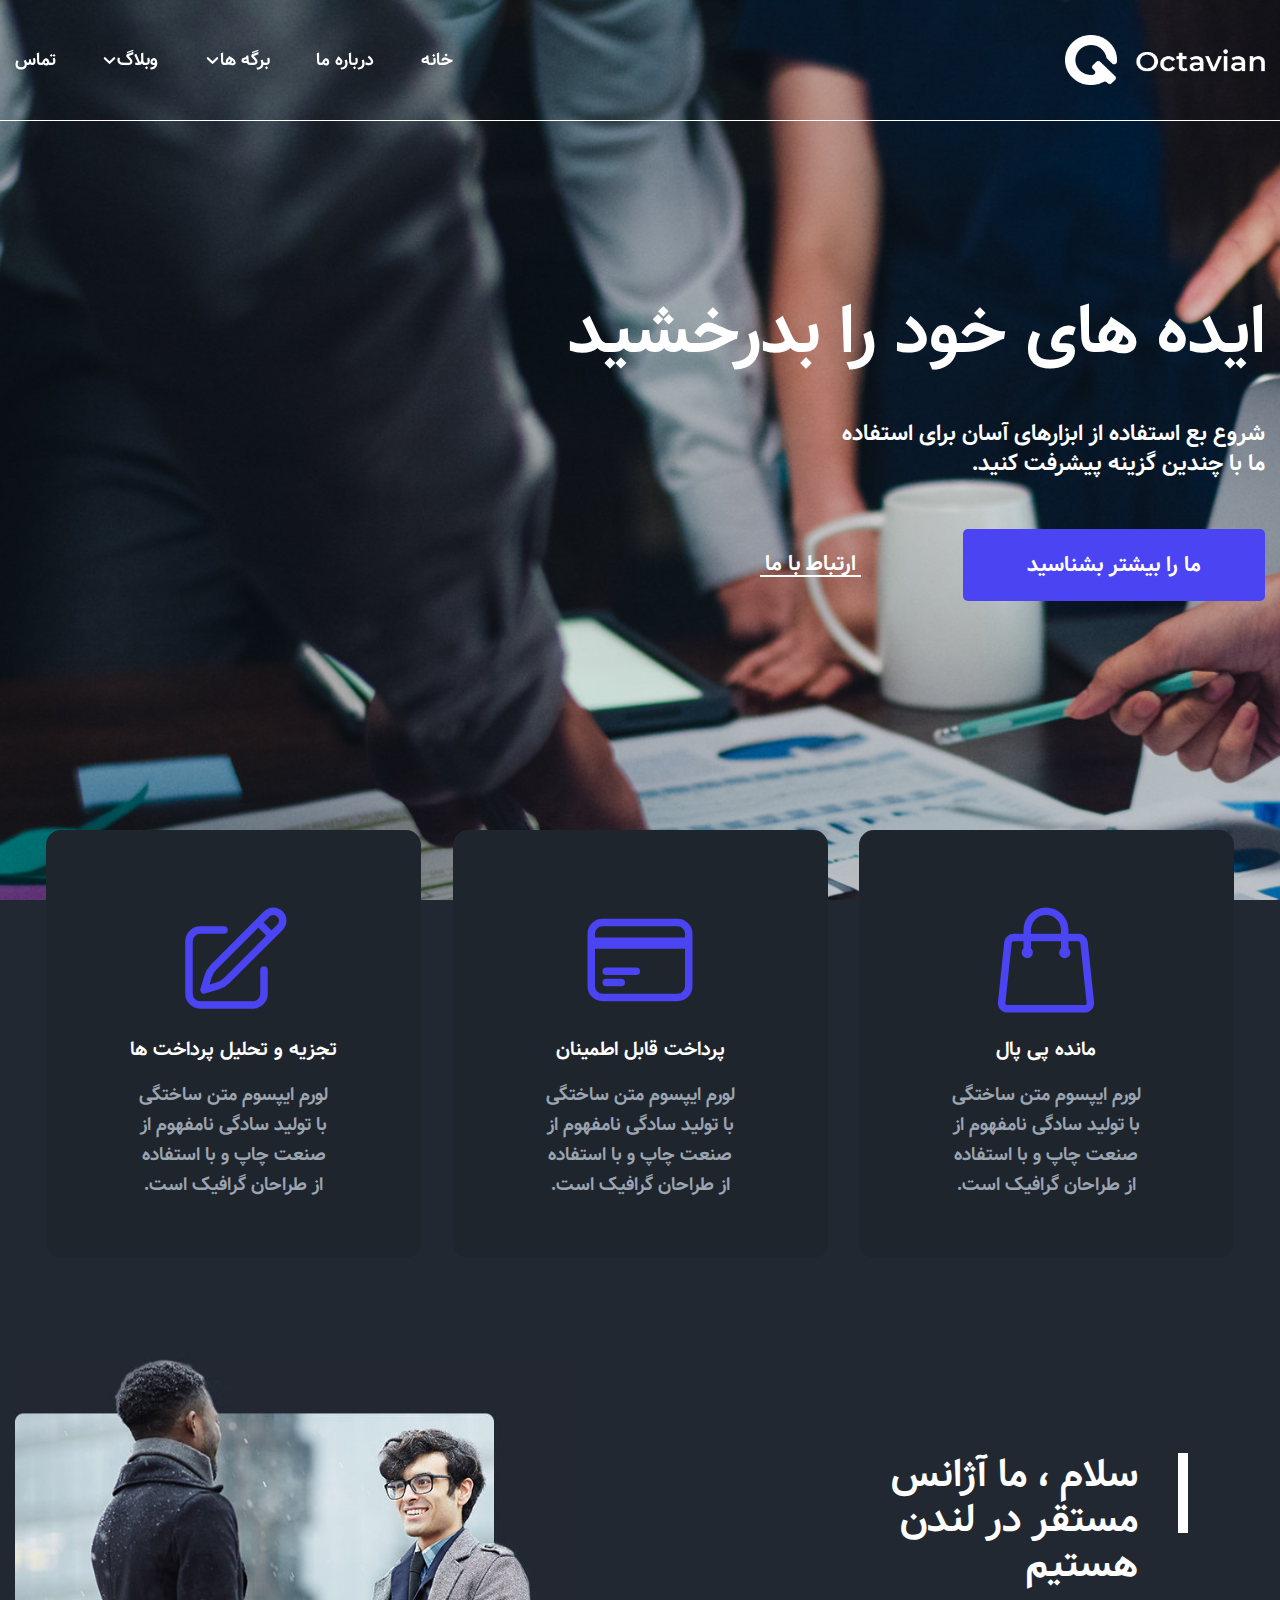
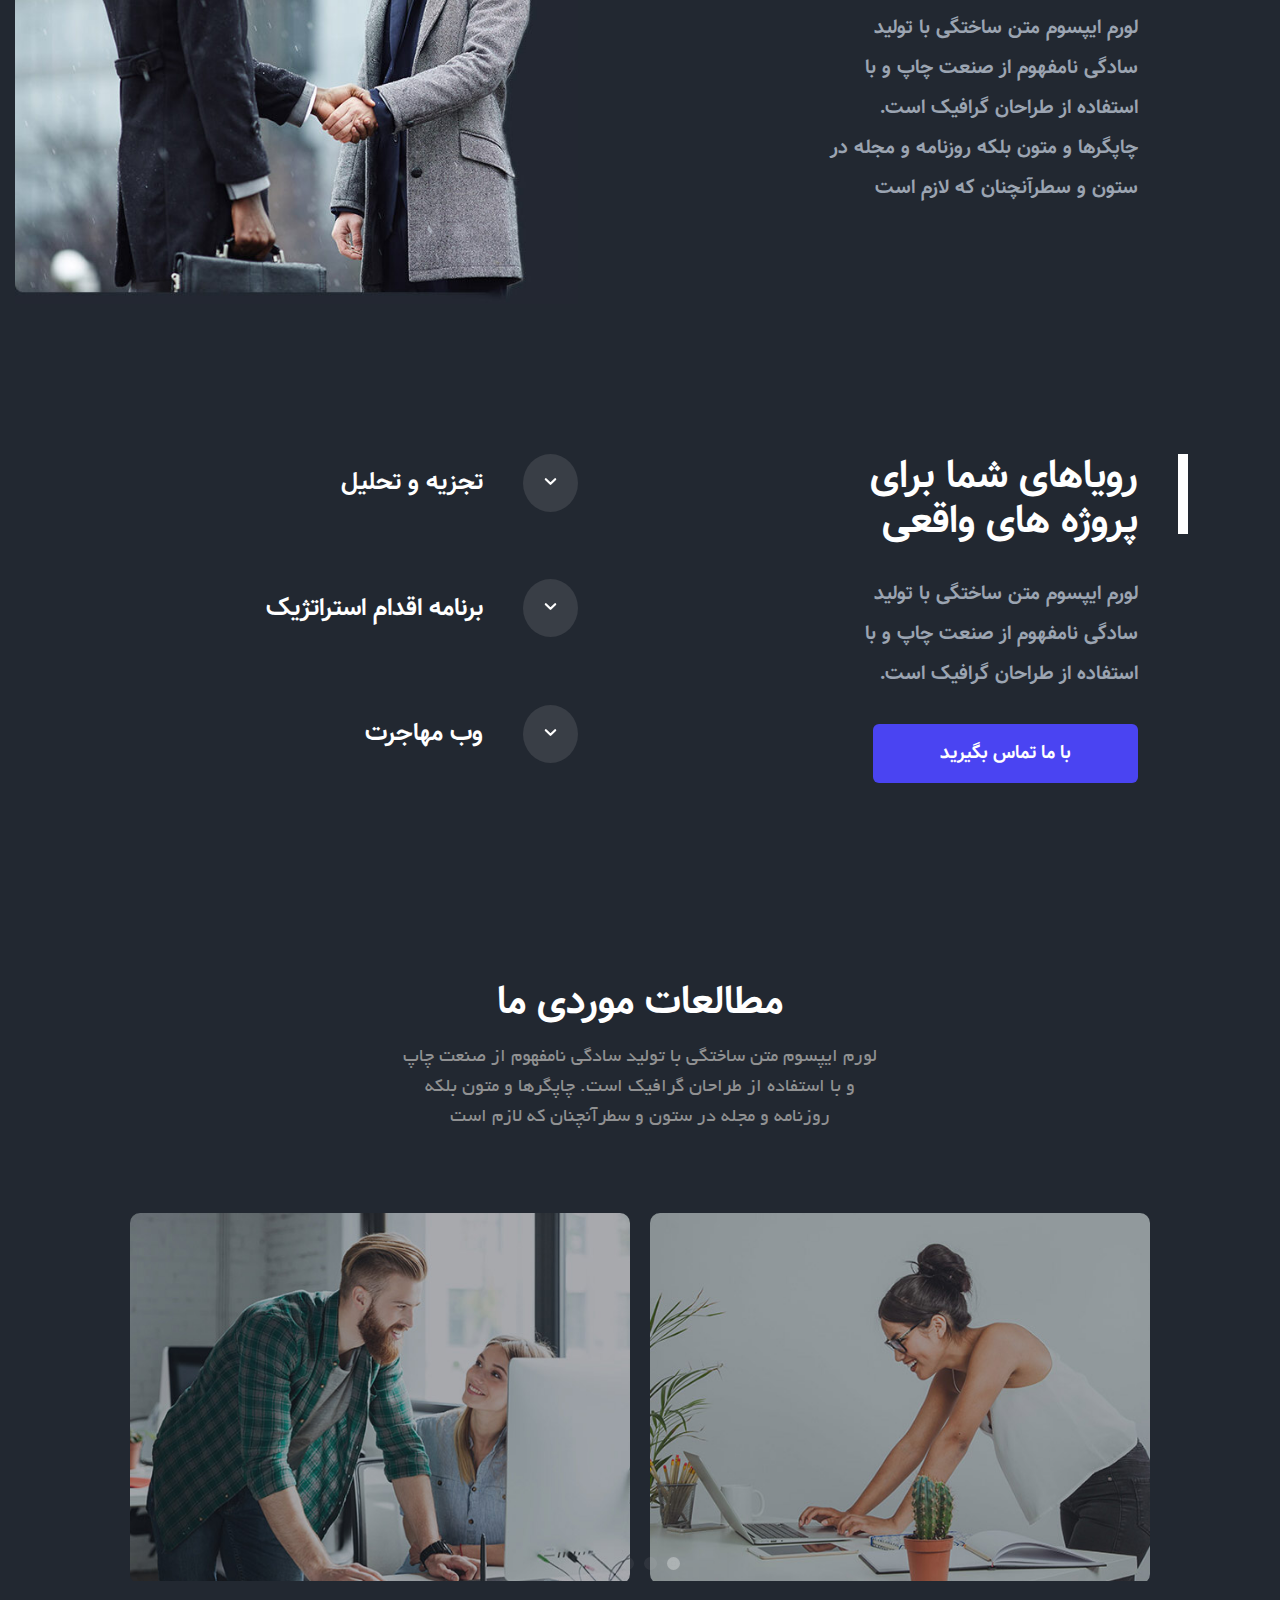
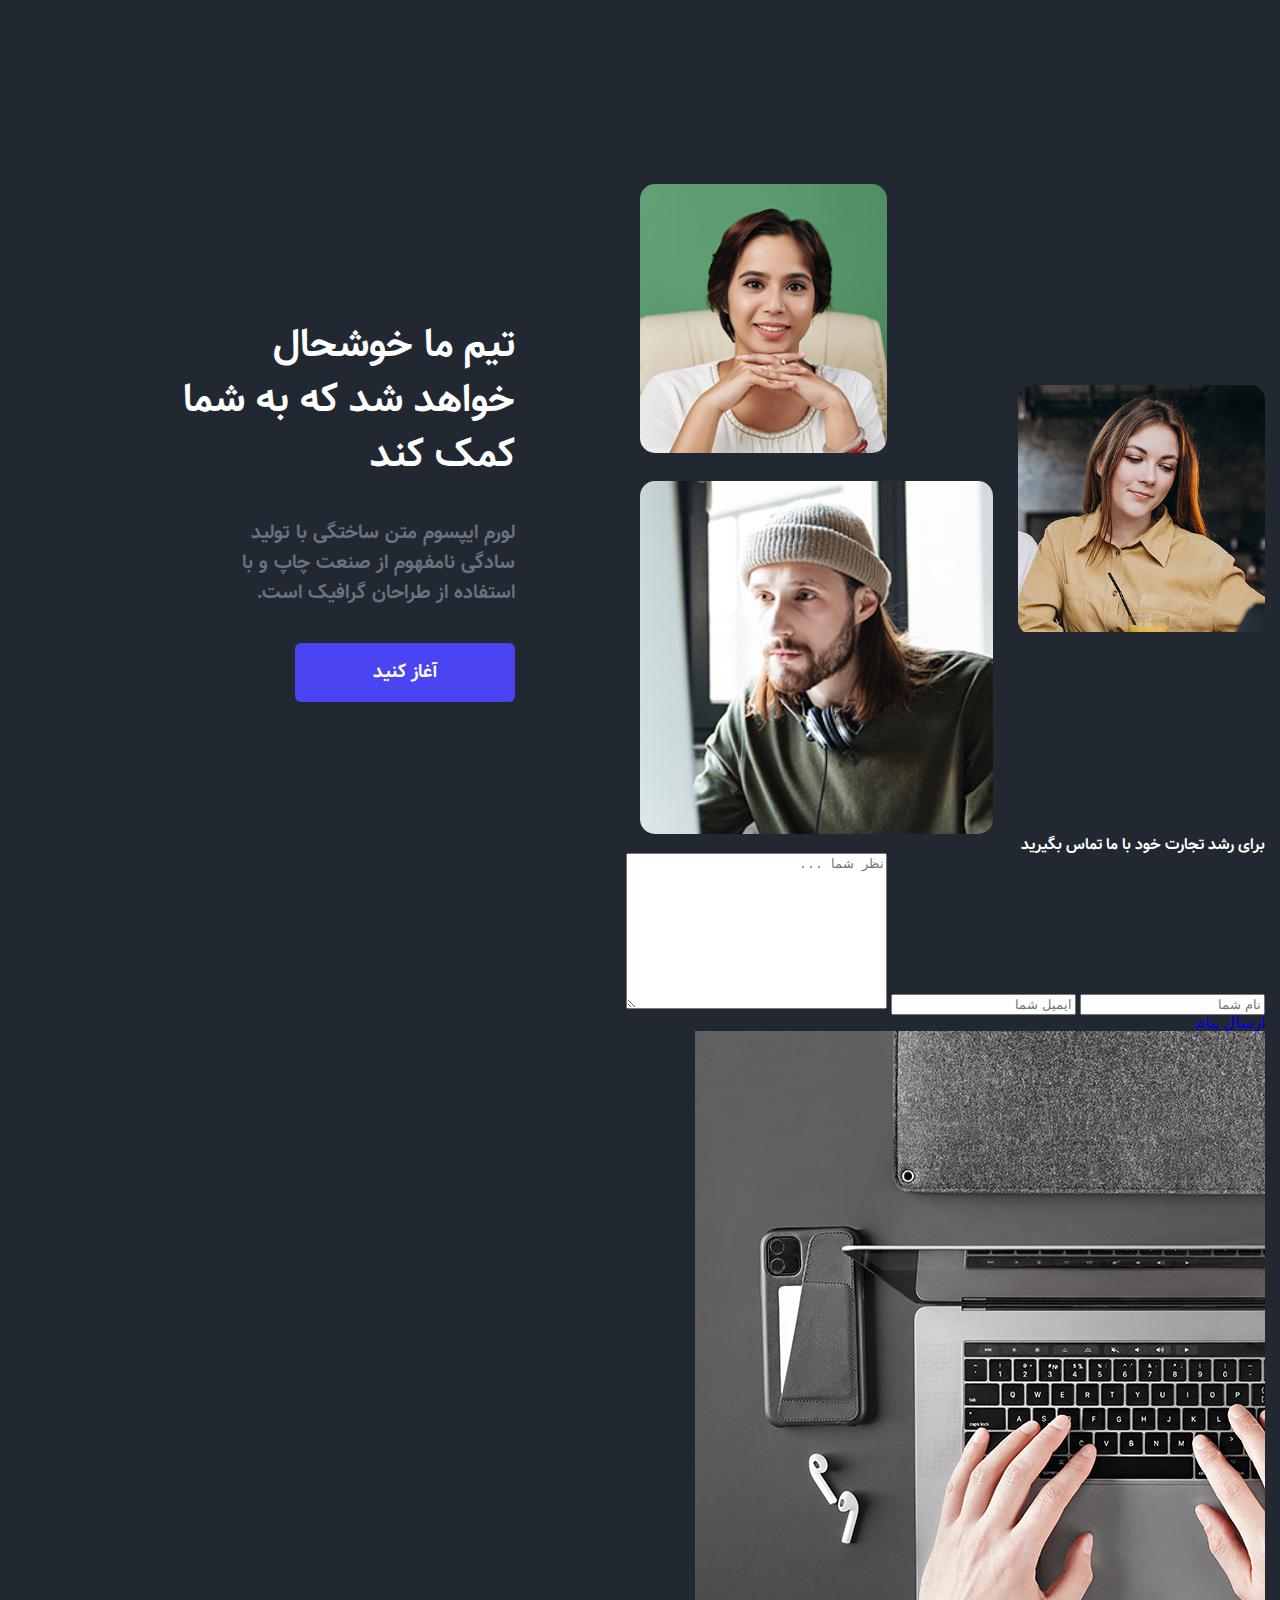
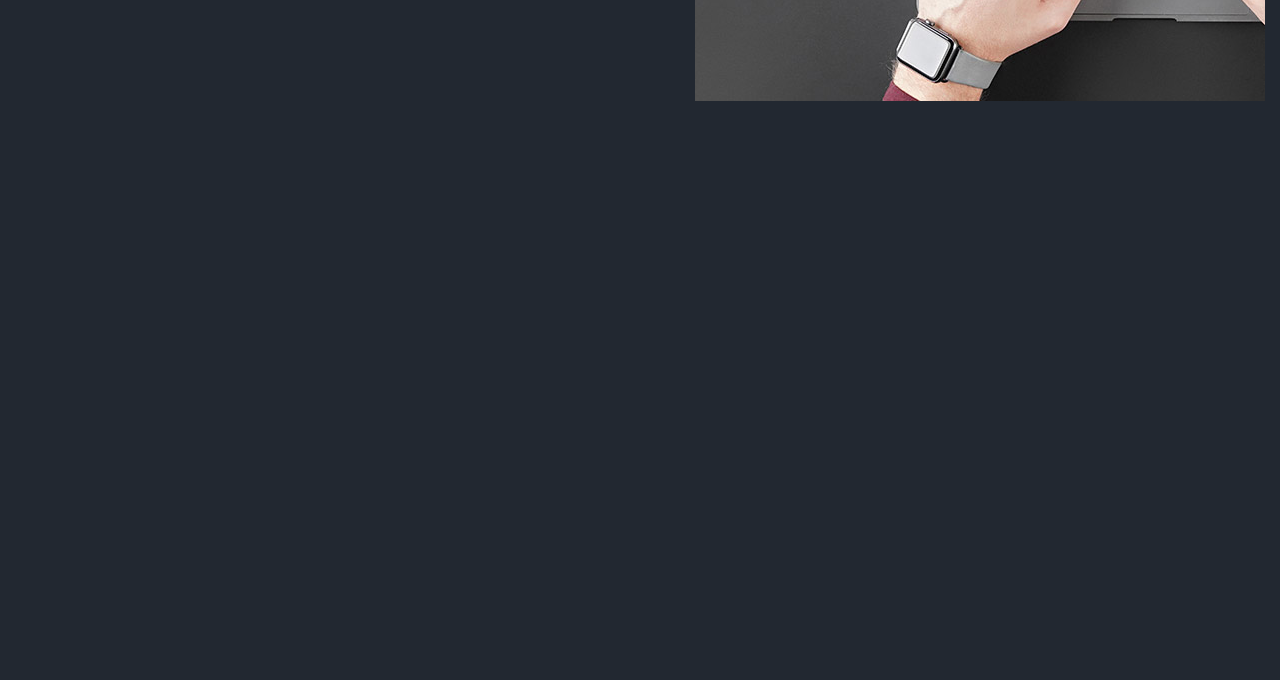
==== commit 2c397960: "update html file" ====
--- a/index.html
+++ b/index.html
@@ -377,6 +377,35 @@
           </div>
         </section>
 
+        <!-- Contact -->
+        <section class="contact">
+           <div class="container">
+              <div class="contact__wrapper">
+                <div class="contact__left">
+                  <div class="contact-item__holder">
+                     <div class="contact-item__top">
+                        <h2 class="contact__title">برای رشد تجارت خود با ما تماس بگیرید
+                        </h2>
+                     </div>
+                     <div class="contact-item__bottom">
+                       <input type="text" class="contact__input" placeholder="نام شما">
+                       <input type="text" class="contact__input" placeholder="ایمیل شما">
+                       <textarea class="contact__text-area" cols="30" rows="10" placeholder="نظر شما ..."></textarea>
+                    </div>
+                    <a href="#" class="contact__btn btn">ارسال پیام
+                      <span class="hover__effect hover"></span>
+                    </a>
+                  </div>
+               </div>
+                <div class="contact__right">
+                  <div class="contact__image">
+                    <img src="images/image1.jpg" class="contact__img" alt="">
+                  </div>
+                </div>
+              </div>
+           </div>
+        </section>
+
        </div>
      </main>
    
--- a/styles/main.css
+++ b/styles/main.css
@@ -471,22 +471,7 @@
      background-color: var(--primary-color);
      overflow: hidden;
      position: relative;
-    z-index: 1;
-}
-.hover__effect{
-   display: block;
-   position: absolute;
-   z-index: -1;
-   left: 0;
-   top: 0;
-   transform: translate(-50%,-50%);
-   background-color: #393e46;
-   opacity: .5;
-   border-radius: 100%;
-   transition: all 0.3s ease-in-out;
-   width: 0;
-   height: 0;
-
+     z-index: 1;
 }
 .features-contnet__btn:hover .hover__effect{
     width: 100%;
@@ -751,15 +736,64 @@
 .detail__content{
     width: 40%;
 }
+.detail-content__wrapper{
+    width:70%;
+    display: flex;
+    flex-direction: column;
+    gap: 3.5rem;
+}
 .detail__title{
+    font-size: 4rem;
+    font-family: var(--primary-font);
+    color: #fff;
+    line-height: 5.5rem;
 }
 .details__text{
+    font-size: 2rem;
+    font-family: var(--primary-font);
+    color: #6a727f;
+    line-height: 3rem;
+    display: block;
+    width: 90%;
 }
 .details__btn{
-}
-
-
+    text-align: center;
+    width: 40%;
+    padding: 2rem 4rem;
+    border-radius: 0.6rem;
+    color: #fff;
+    font-family: var(--primary-font);
+    font-weight: 900;
+    font-size: 1.9rem;
+    background-color: var(--primary-color);
+    overflow: hidden;
+    position: relative;
+    z-index: 1;
+}
+.details__btn:hover .hover__effect{
+    width: 100%;
+    height: 100%;
+    opacity: 1;
+    padding: 20rem;
+}
 /* Finish team  */
+
+
+/* Hover effect */
+.hover__effect,.details-hover__effect{
+    display: block;
+    position: absolute;
+    z-index: -1;
+    left: 0;
+    top: 0;
+    transform: translate(-50%,-50%);
+    background-color: #393e46;
+    opacity: .5;
+    border-radius: 100%;
+    transition: all 0.3s ease-in-out;
+    width: 0;
+    height: 0;
+ }
 
 /* swiper styles */
 .swiper-pagination{
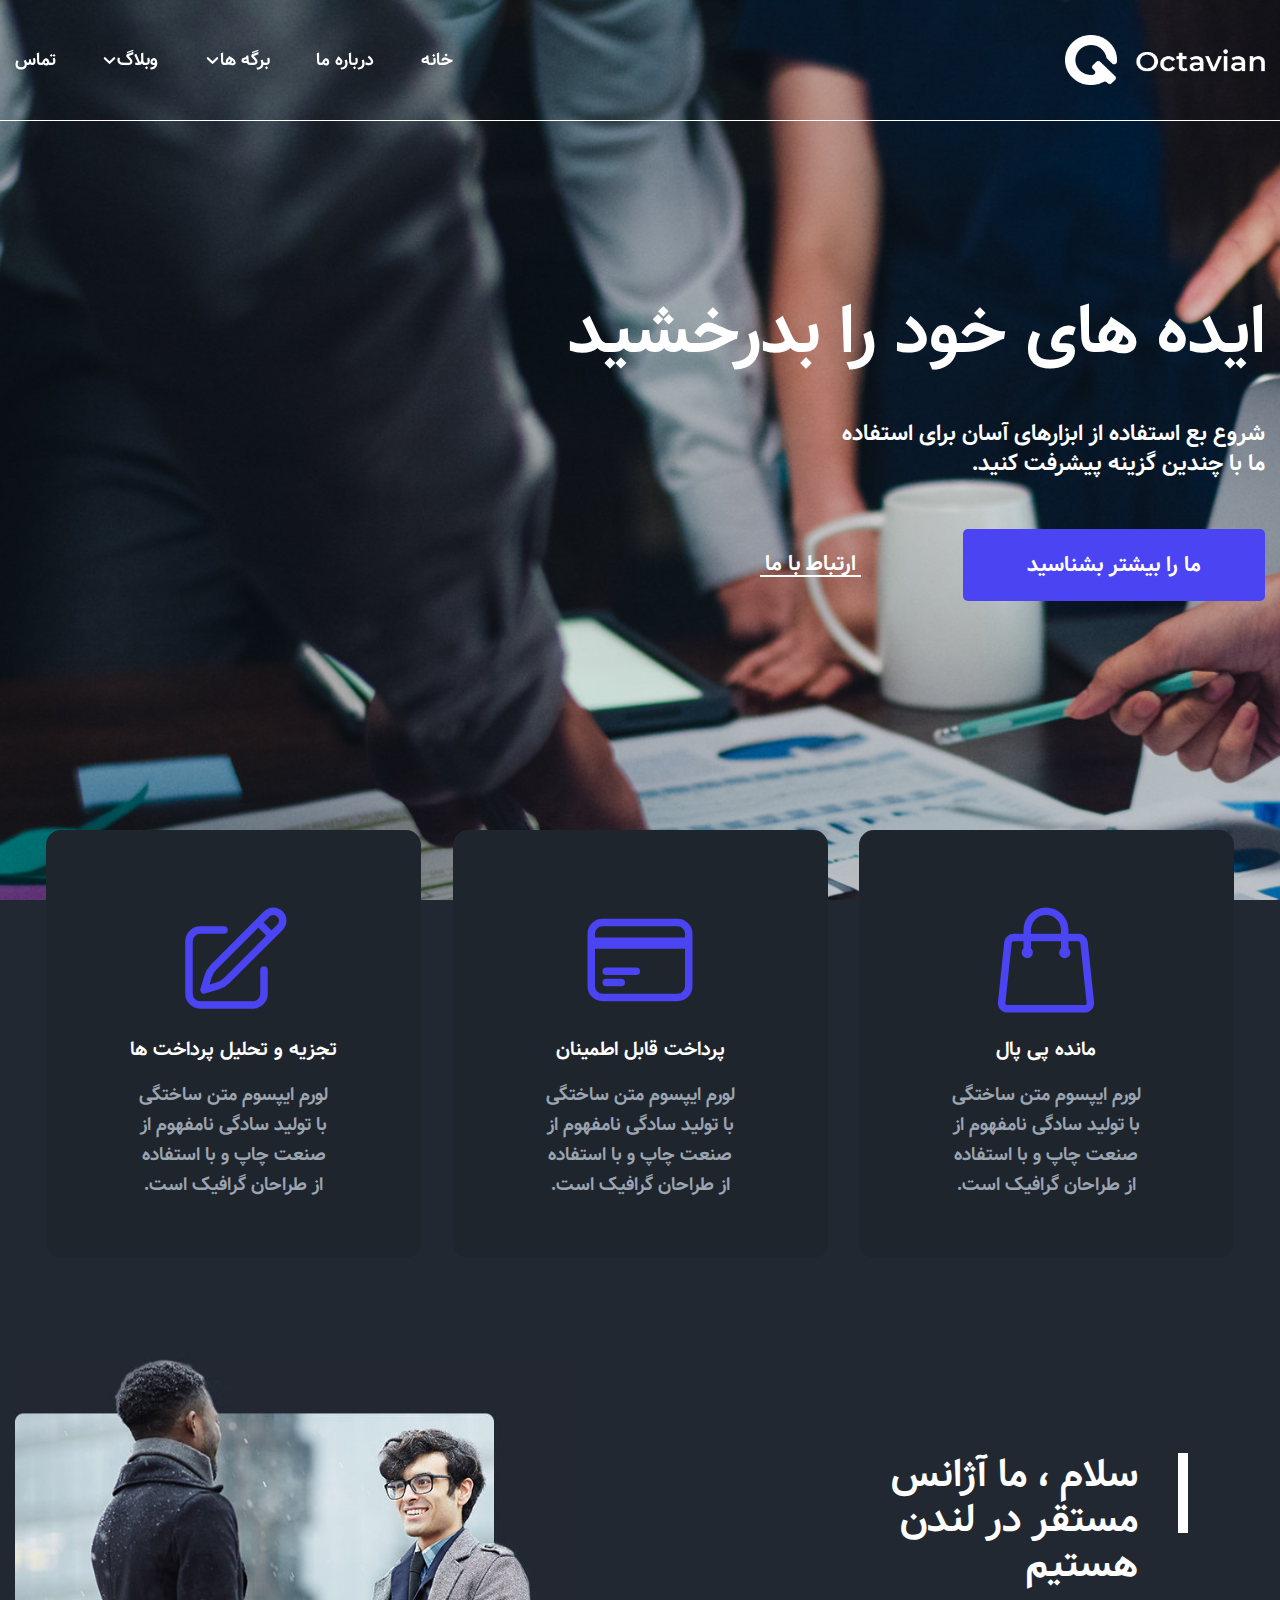
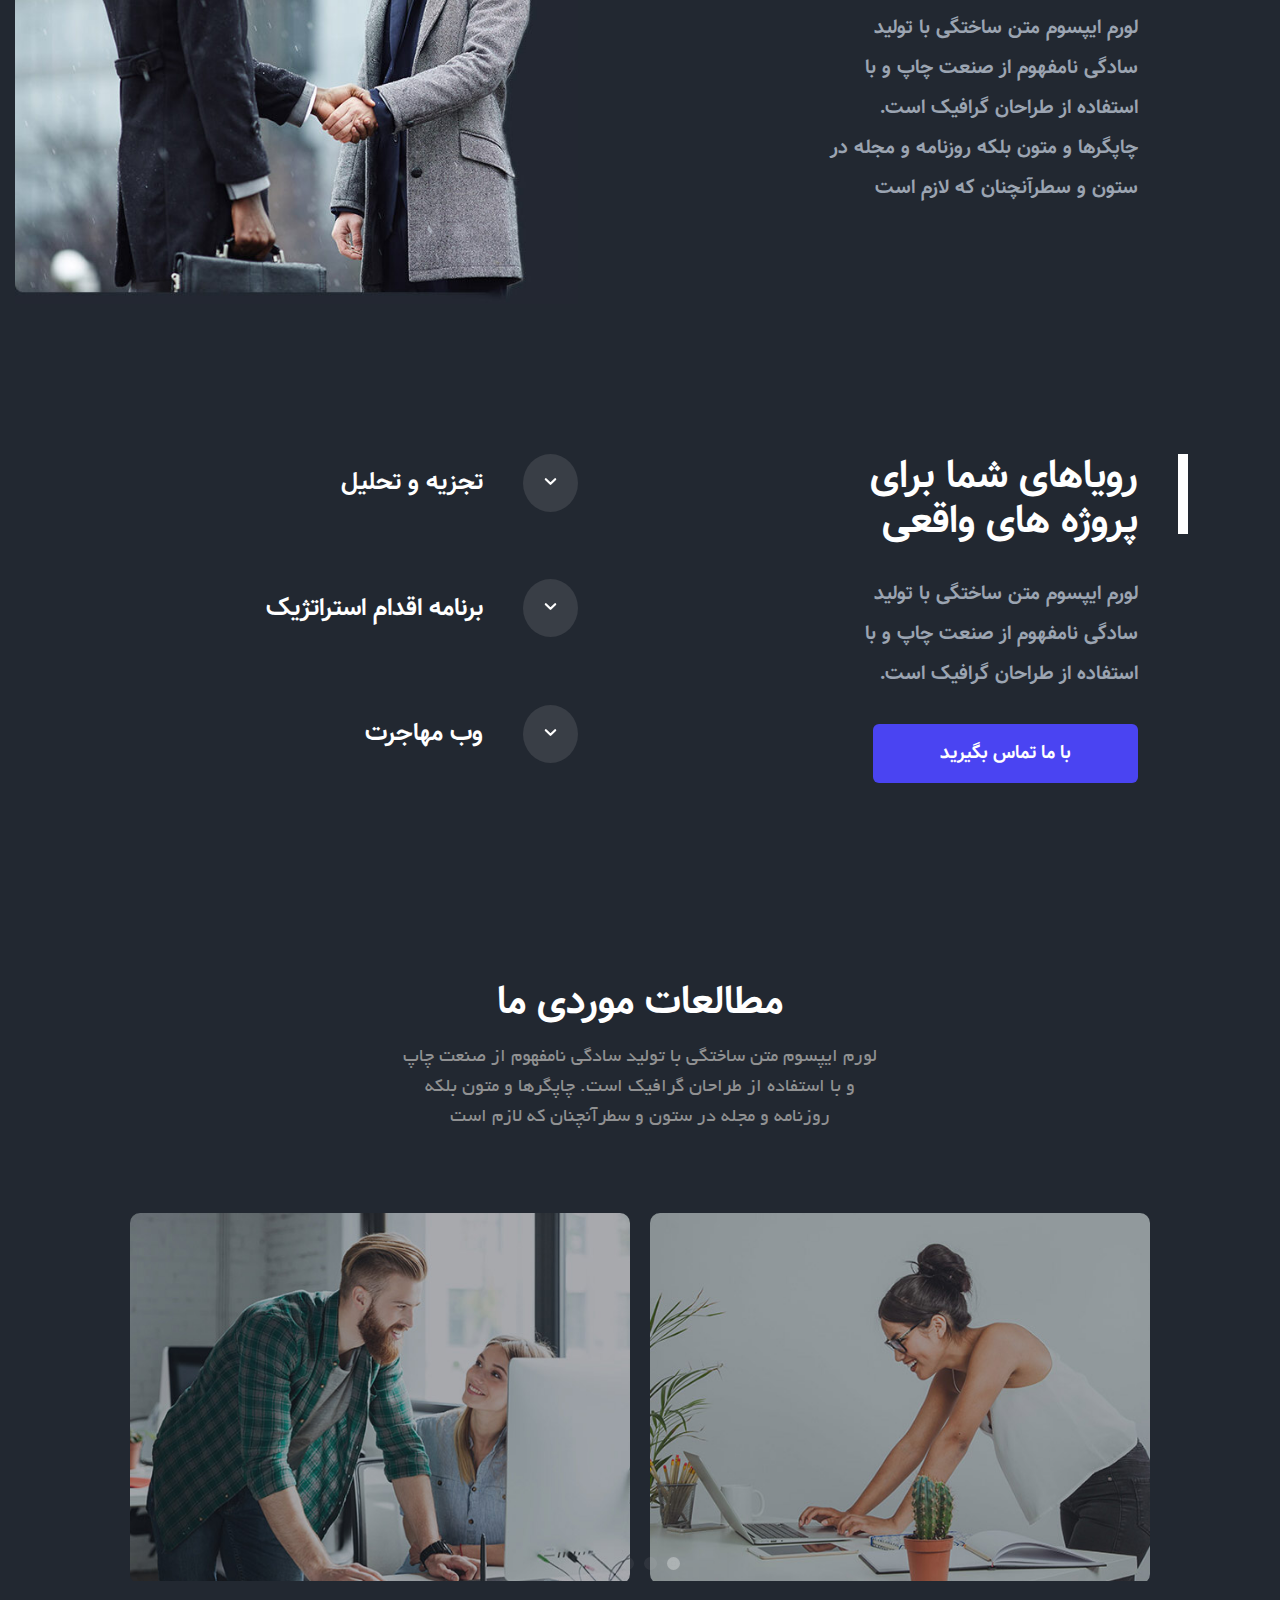
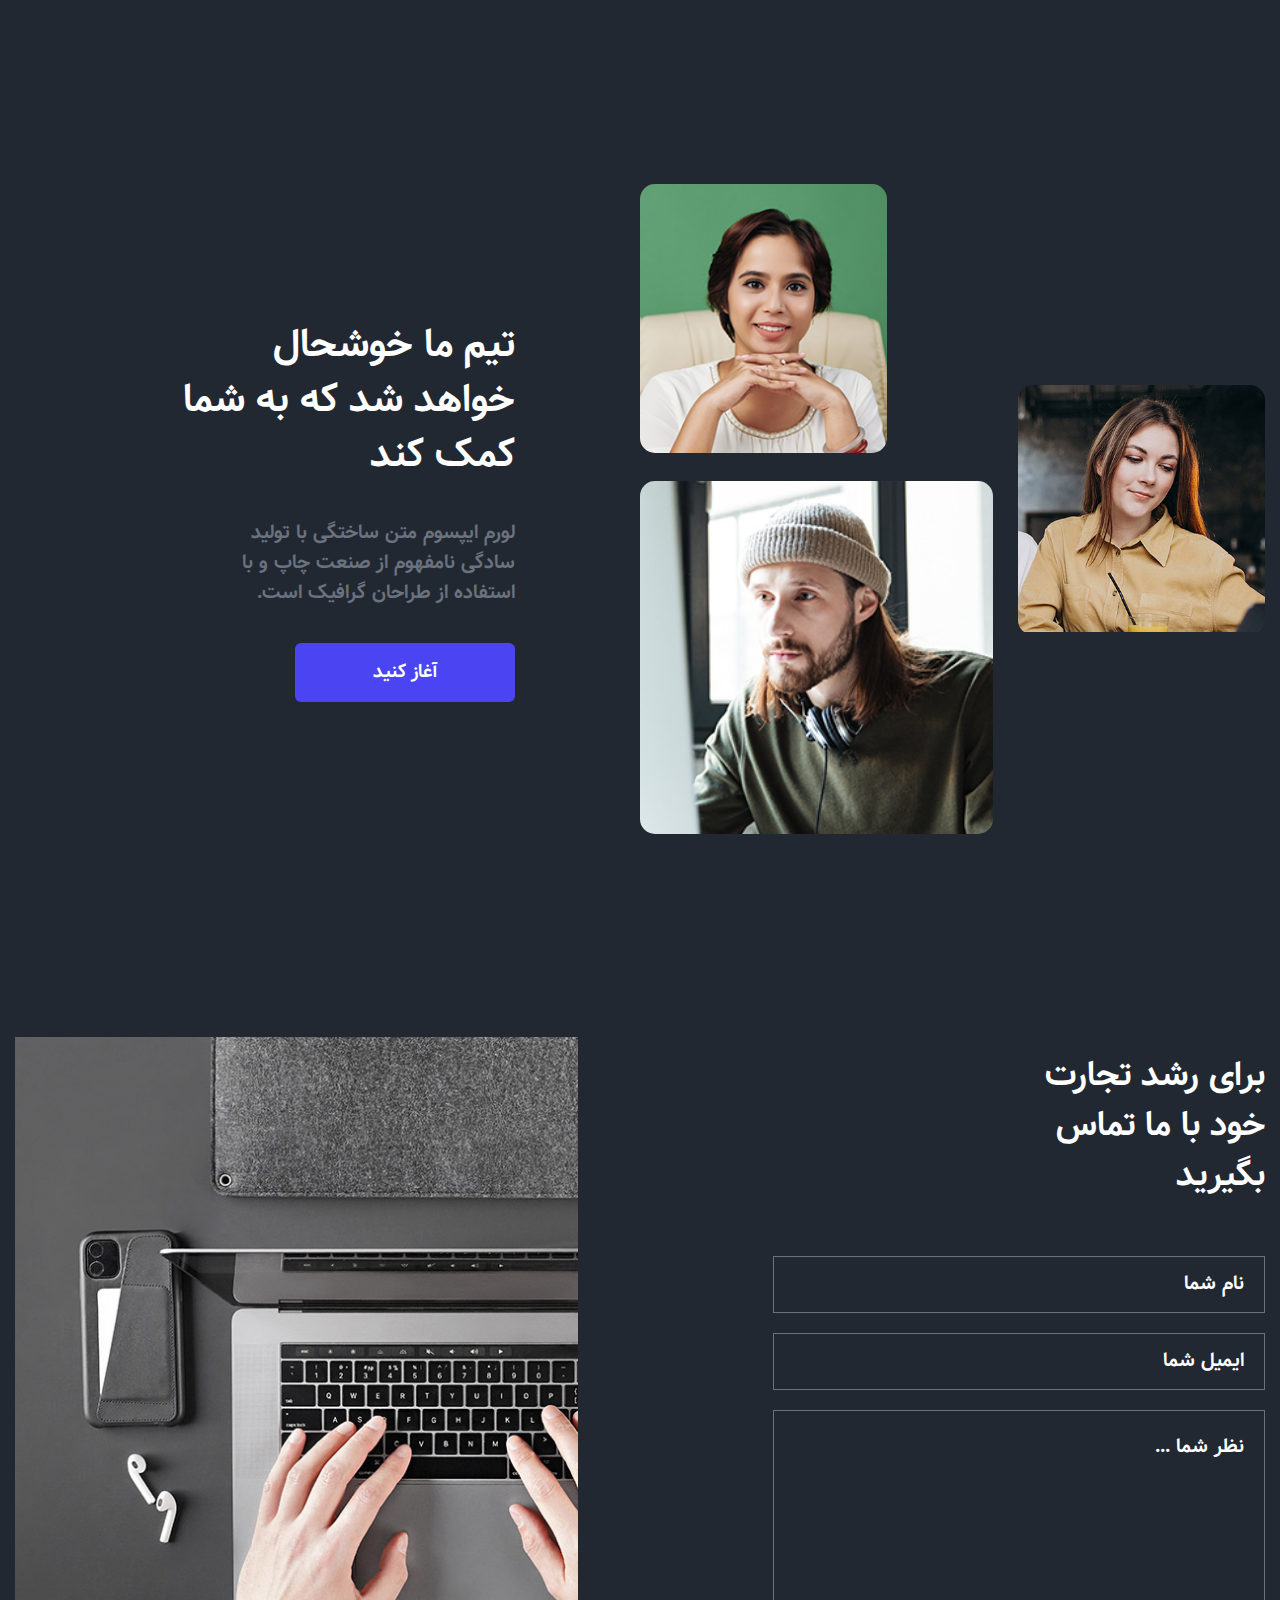
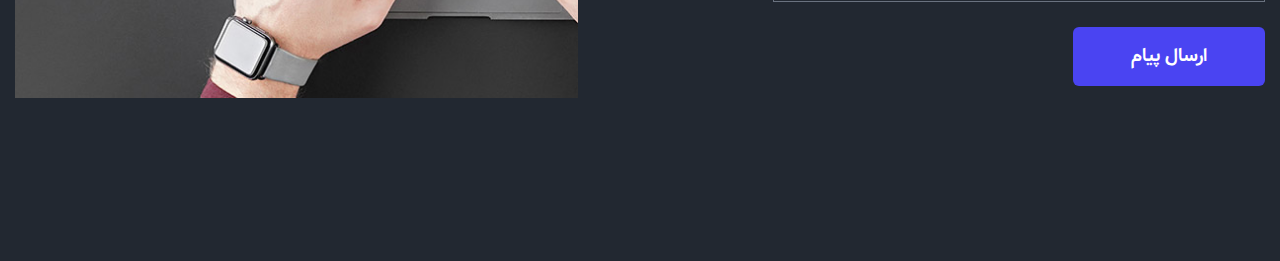
==== commit 4adaa872: "update index file" ====
--- a/index.html
+++ b/index.html
@@ -65,6 +65,7 @@
           </div>
       </div>
     </header>
+
     <!-- Header For Mobile -->
     <div class="mobile__nav">
       <div class="header__logo">
@@ -111,7 +112,7 @@
     </div>
 
     <!-- Start main -->
-     <main class="main">
+    <main class="main">
 
        <!-- Content title -->
        <section class="main__content">
@@ -407,7 +408,9 @@
         </section>
 
        </div>
-     </main>
+    </main>
+
+    <!-- Start footer -->
    
 
 
@@ -417,7 +420,7 @@
 
 
   
-<br><br><br><br><br><br><br><br><br><br><br><br><br><br><br><br><br><br><br><br><br><br><br><br><br><br><br><br><br><br><br><br><br><br><br><br>
+<br><br><br><br><br><br><br><br><br><br>
   
 
     <div class="overlay"></div>
--- a/styles/main.css
+++ b/styles/main.css
@@ -778,9 +778,102 @@
 }
 /* Finish team  */
 
+/* Start contact */
+.contact{
+   margin-top: 20rem;
+}
+.contact__wrapper{
+   width: 100%;
+   display: flex;
+   align-items: center;
+   justify-content: space-between;
+}
+.contact__left{
+    width: 45%;
+}
+.contact__image{
+   width: 100%;
+   height: 100%;
+}
+.contact__img{
+    width: 100%;
+    height: 100%;
+    object-fit: cover;
+}
+.contact__right{
+    width: 45%;
+}
+.contact-item__holder{
+    display: flex;
+    flex-direction: column;
+    gap: 2.5rem;
+}
+.contact-item__top{
+    margin-bottom: 3rem;
+    width: 50%;
+}
+.contact__title{
+    font-size: 3.5rem;
+    font-family: var(--primary-font);
+    color: #fff;
+    line-height: 5rem;
+}
+.contact-item__bottom{
+    display: flex;
+    flex-direction: column;
+    gap: 2rem;
+}
+.contact__input{
+  width: 80%;
+  padding: 2rem;
+  background-color: transparent;
+  border: 1px solid #6a727f;
+  outline: none;
+  transition: all .3s ease-in-out;
+}
+.contact__text-area{
+  width: 80%;
+  resize: none;
+  padding: 2rem;
+  background-color: transparent;
+  border: 1px solid #6a727f;
+  outline: none;
+  transition: all .3s ease-in-out;
+}
+.contact__input:focus,
+.contact__text-area:focus{
+   border: 2px solid var(--primary-color);
+}
+.contact__input::placeholder,
+.contact__text-area::placeholder{
+    font-family: var(--primary-font);
+    color: #fff;
+    font-size: 2rem;
+}
+.contact__btn{
+    text-align: center;
+    width: 20%;
+    padding: 2rem 4rem;
+    border-radius: 0.6rem;
+    color: #fff;
+    font-family: var(--primary-font);
+    font-weight: 900;
+    font-size: 1.9rem;
+    background-color: var(--primary-color);
+    overflow: hidden;
+    position: relative;
+    z-index: 1;
+}
+.contact__btn:hover .hover__effect{
+    width: 100%;
+    height: 100%;
+    opacity: 1;
+    padding: 20rem;
+}
+/* Finish contact */
 
 /* Hover effect */
-.hover__effect,.details-hover__effect{
+.hover__effect{
     display: block;
     position: absolute;
     z-index: -1;
@@ -794,7 +887,6 @@
     width: 0;
     height: 0;
  }
-
 /* swiper styles */
 .swiper-pagination{
     margin: 0 auto;
--- a/styles/responsive.css
+++ b/styles/responsive.css
@@ -100,6 +100,35 @@
      .detail__images{
         width: 90%;
      }
+     .detail__content{
+        width: 100%;
+     }
+     .detail-content__wrapper{
+        width: 100%;
+        text-align: center;
+        align-items: center;
+     }
+     .contact__wrapper{
+        flex-direction: column-reverse;
+        gap: 6rem;
+     }
+     .contact-item__top{
+        width: 100%;
+     }
+     .contact__left{
+        width: 100%;
+        margin: 0 auto;
+     }
+     .contact__input,.contact__text-area{
+        width: 93%;
+     }
+     .contact__btn{
+        width: 40%;
+        align-self: center;
+     }
+     .contact__right {
+        width: 80%;
+     }
 }
 
 
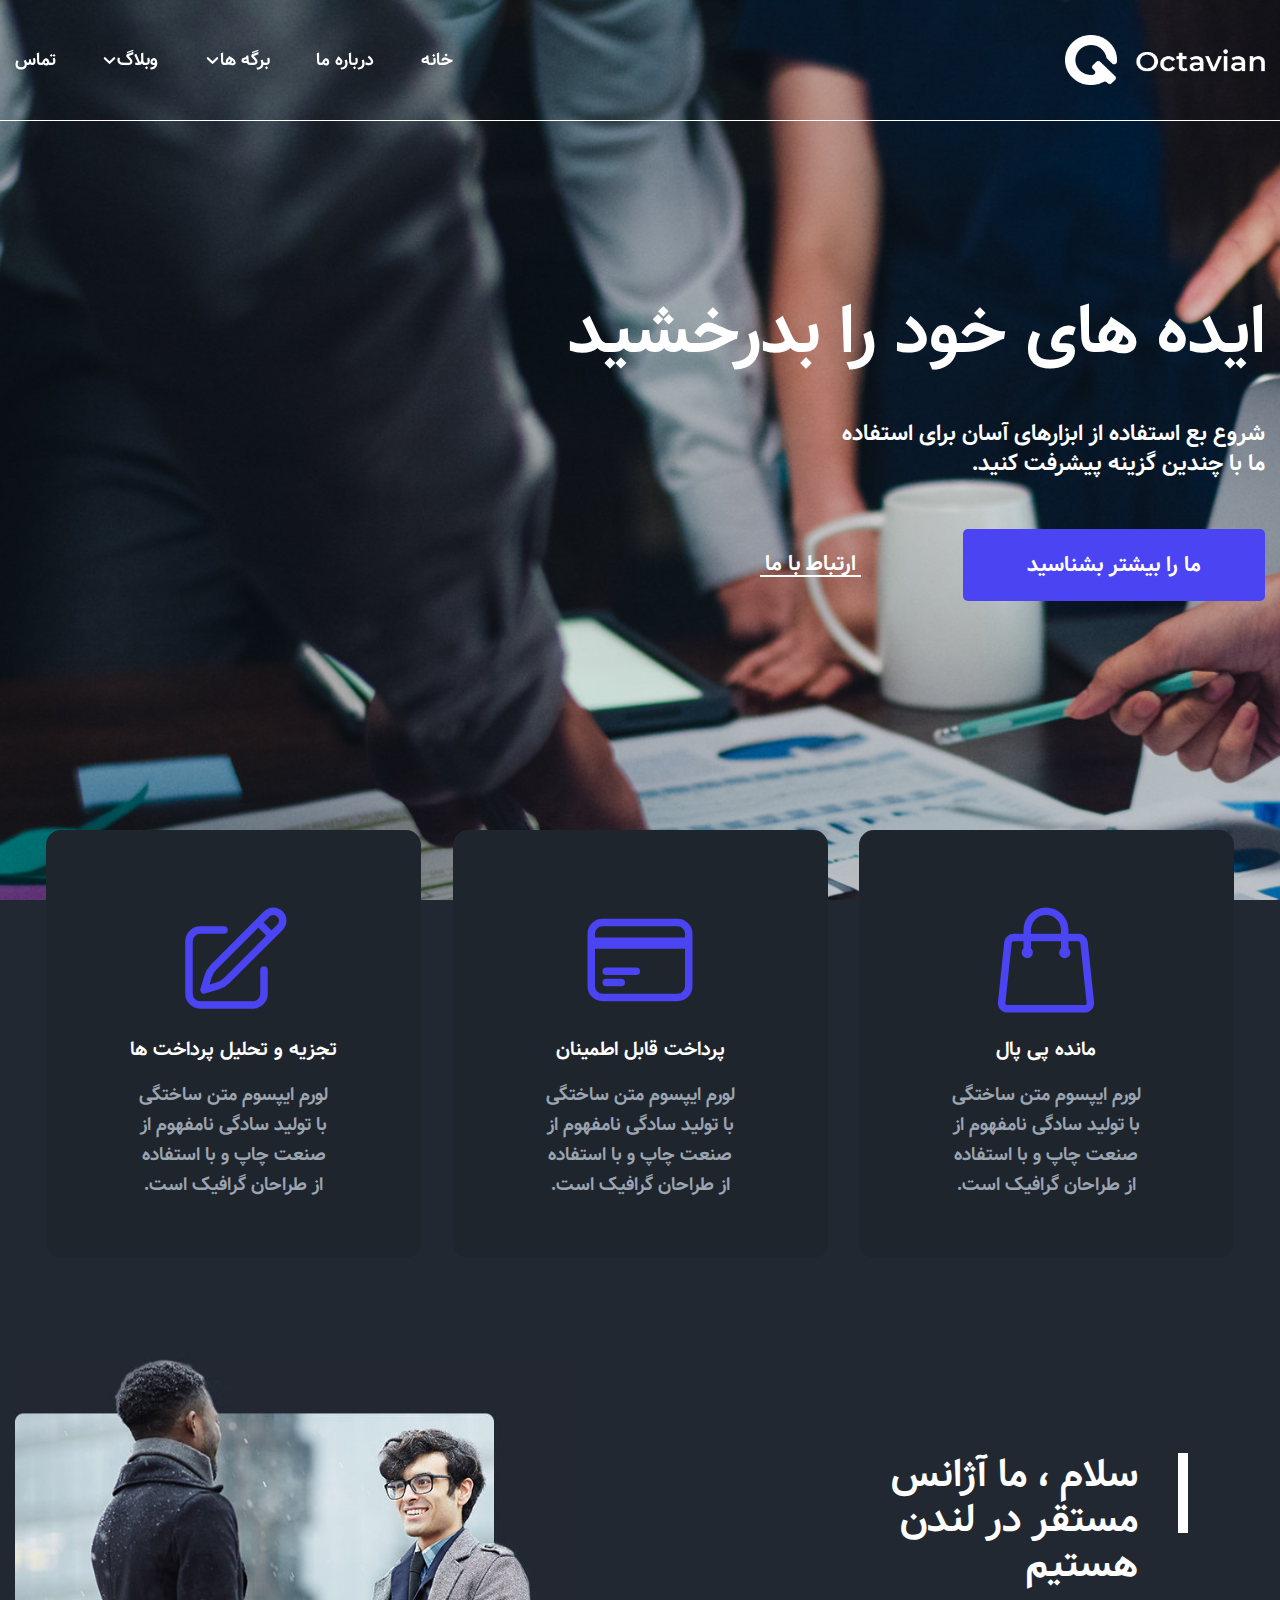
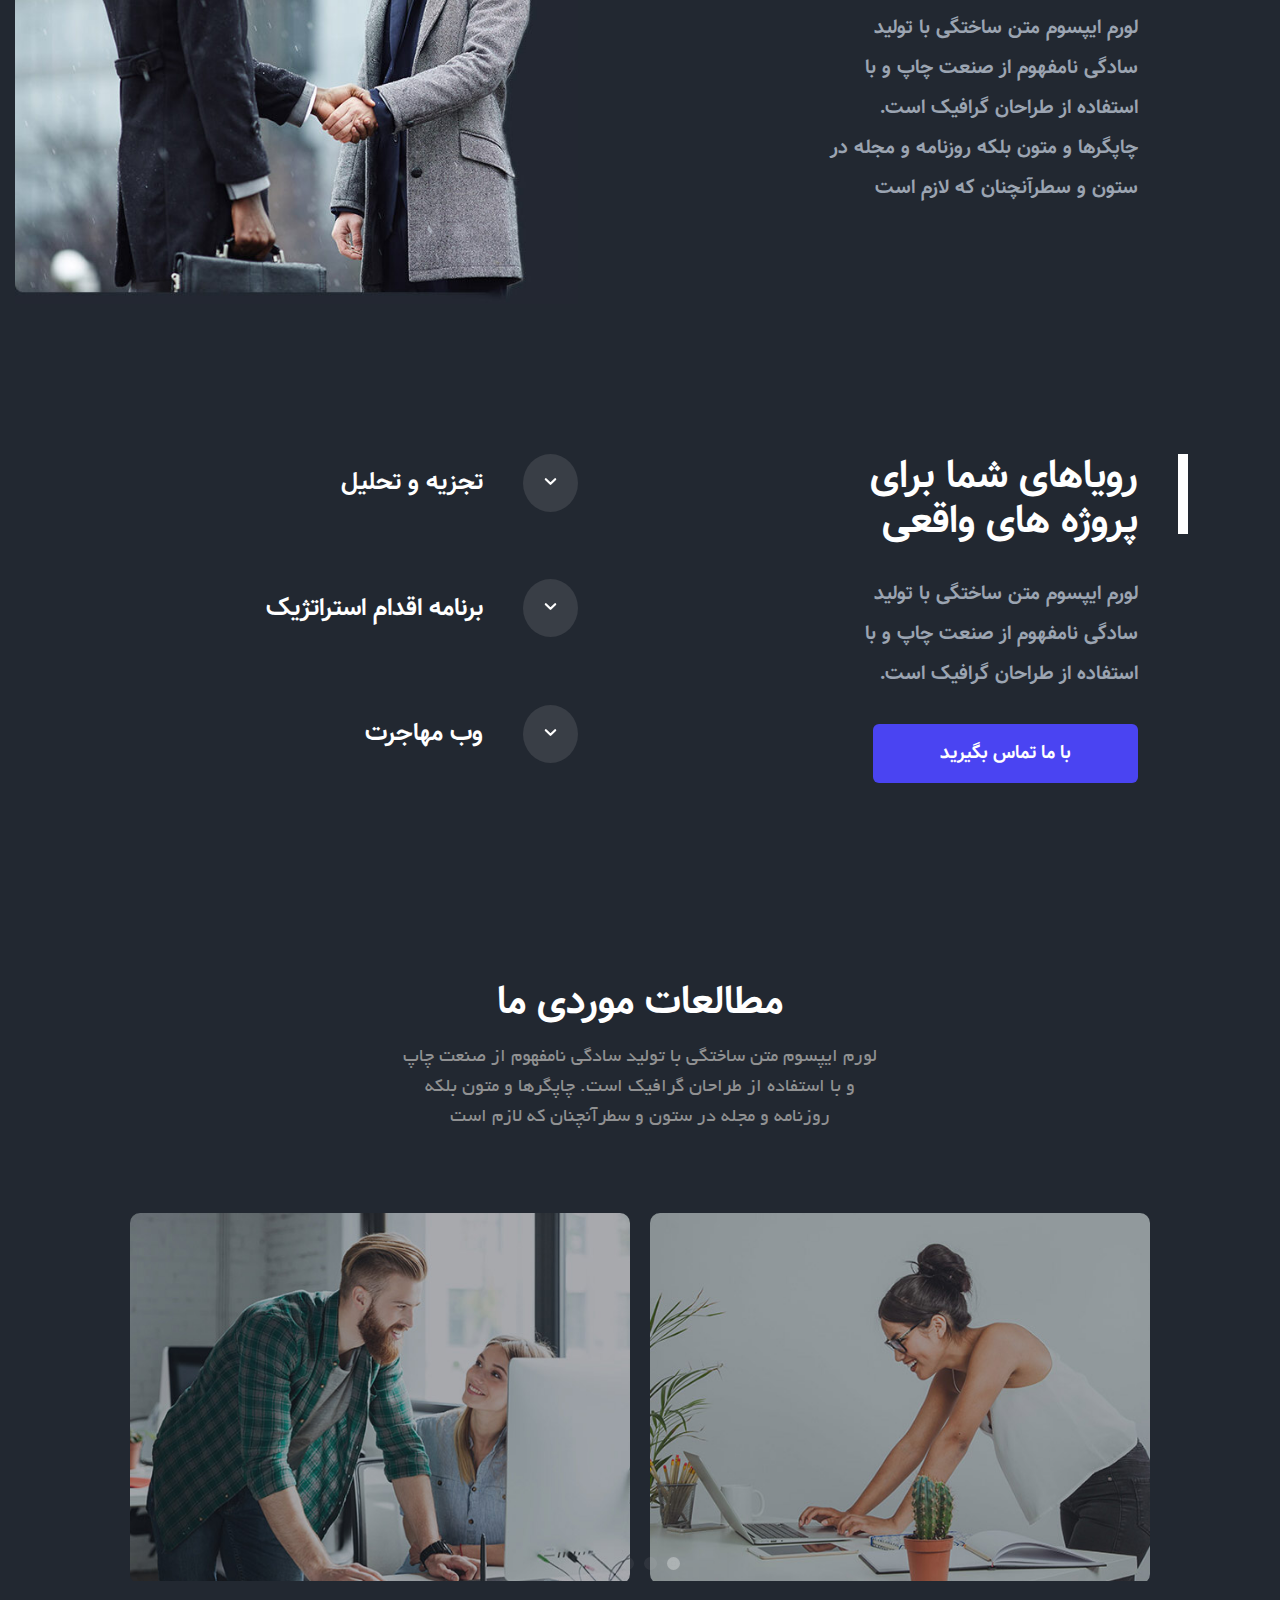
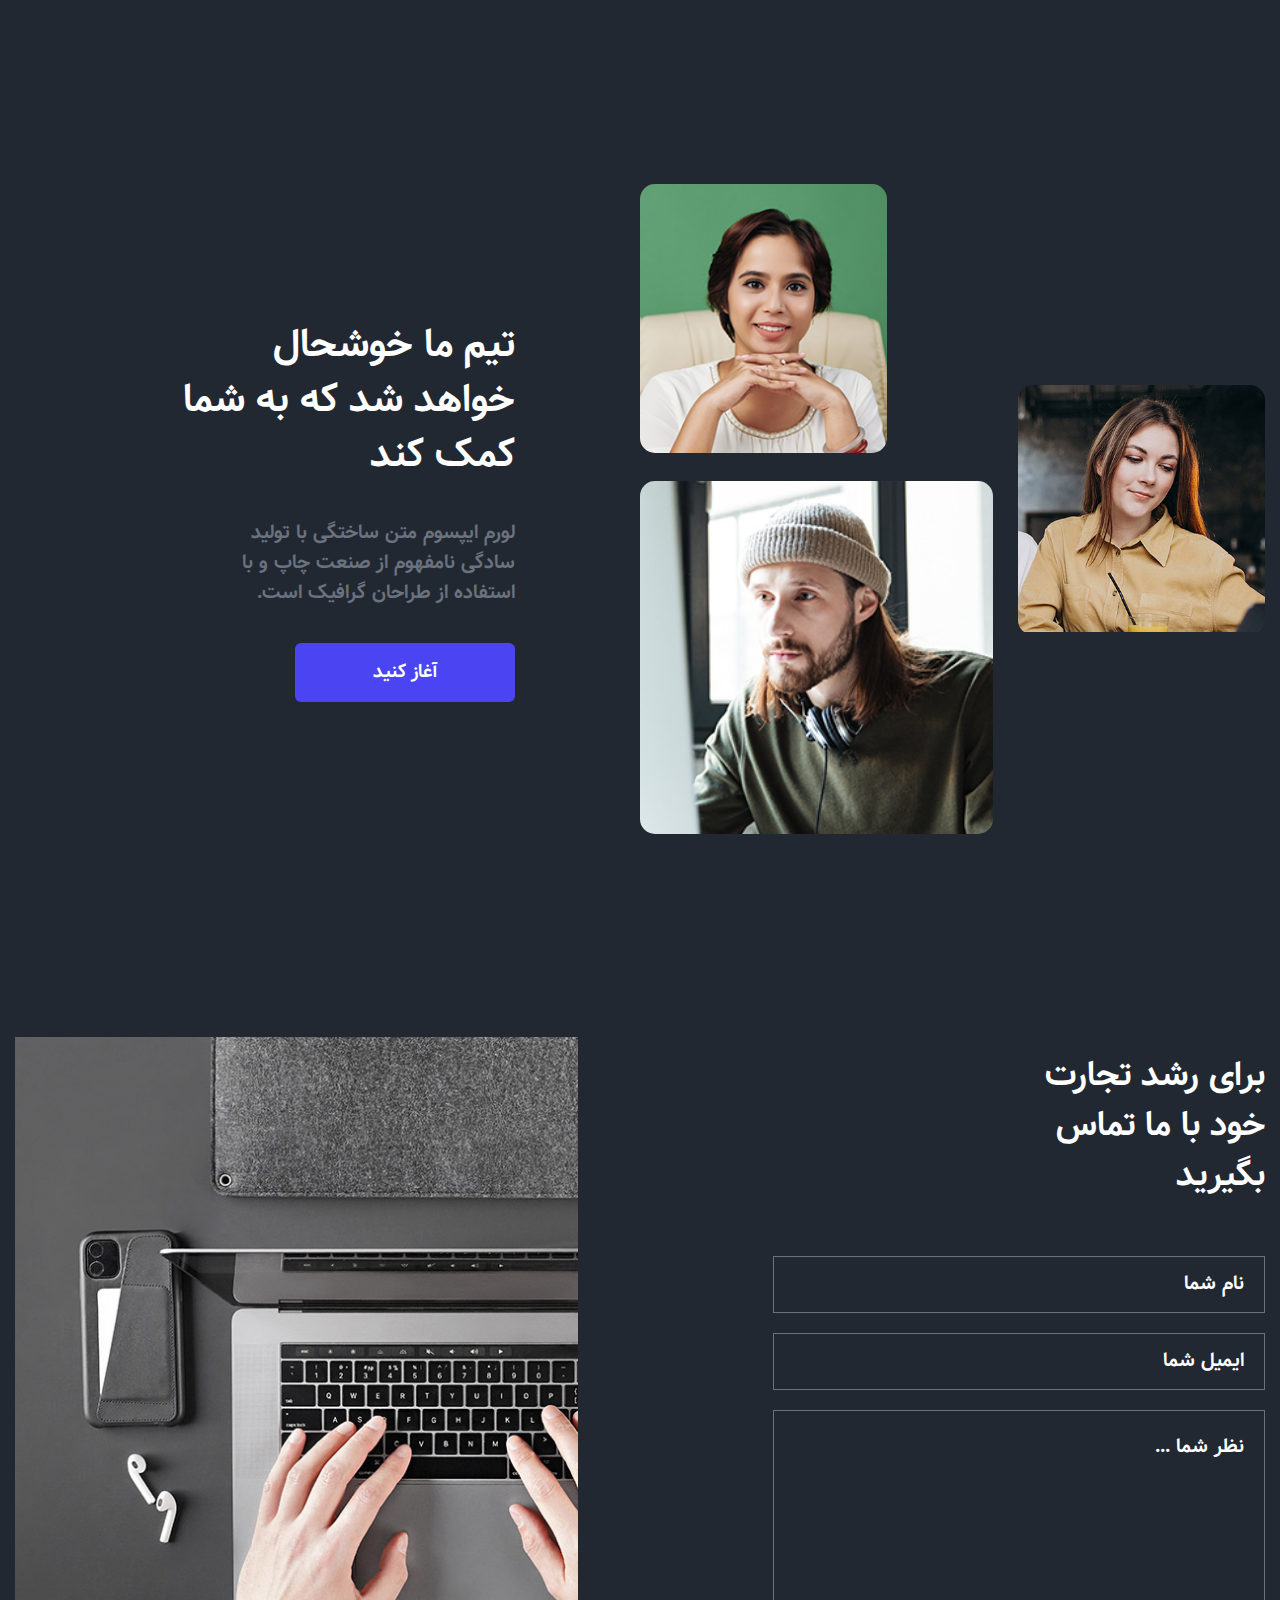
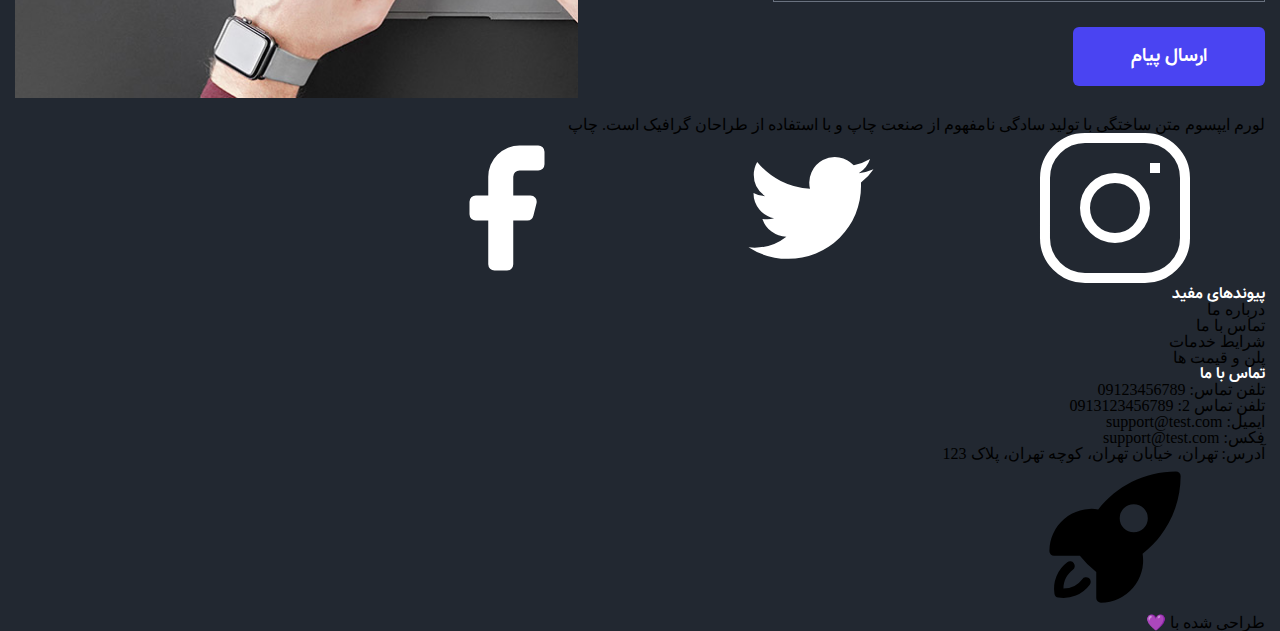
==== commit a6f20b48: "updated html file" ====
--- a/index.html
+++ b/index.html
@@ -21,9 +21,10 @@
          <symbol id="icon1"><svg xmlns="http://www.w3.org/2000/svg" fill="none" viewBox="0 0 24 24" stroke-width="1.5" stroke="#4A44F2" class="w-6 h-6"><path stroke-linecap="round" stroke-linejoin="round" d="M15.75 10.5V6a3.75 3.75 0 1 0-7.5 0v4.5m11.356-1.993 1.263 12c.07.665-.45 1.243-1.119 1.243H4.25a1.125 1.125 0 0 1-1.12-1.243l1.264-12A1.125 1.125 0 0 1 5.513 7.5h12.974c.576 0 1.059.435 1.119 1.007ZM8.625 10.5a.375.375 0 1 1-.75 0 .375.375 0 0 1 .75 0Zm7.5 0a.375.375 0 1 1-.75 0 .375.375 0 0 1 .75 0Z" /></svg></symbol>
          <symbol id="icon2"><svg xmlns="http://www.w3.org/2000/svg" fill="none" viewBox="0 0 24 24" stroke-width="1.5" stroke="#4A44F2" class="w-6 h-6"><path stroke-linecap="round" stroke-linejoin="round" d="M2.25 8.25h19.5M2.25 9h19.5m-16.5 5.25h6m-6 2.25h3m-3.75 3h15a2.25 2.25 0 0 0 2.25-2.25V6.75A2.25 2.25 0 0 0 19.5 4.5h-15a2.25 2.25 0 0 0-2.25 2.25v10.5A2.25 2.25 0 0 0 4.5 19.5Z" /></svg></symbol>
          <symbol id="icon3"><svg xmlns="http://www.w3.org/2000/svg" fill="none" viewBox="0 0 24 24" stroke-width="1.5" stroke="#4A44F2" class="w-6 h-6"><path stroke-linecap="round" stroke-linejoin="round" d="m16.862 4.487 1.687-1.688a1.875 1.875 0 1 1 2.652 2.652L10.582 16.07a4.5 4.5 0 0 1-1.897 1.13L6 18l.8-2.685a4.5 4.5 0 0 1 1.13-1.897l8.932-8.931Zm0 0L19.5 7.125M18 14v4.75A2.25 2.25 0 0 1 15.75 21H5.25A2.25 2.25 0 0 1 3 18.75V8.25A2.25 2.25 0 0 1 5.25 6H10" /></svg></symbol>
-         <symbol id="instagram"><svg viewBox="0 0 15 15" fill="#fff" xmlns="http://www.w3.org/2000/svg"><path d="M11 3.5H12M4.5 0.5H10.5C12.7091 0.5 14.5 2.29086 14.5 4.5V10.5C14.5 12.7091 12.7091 14.5 10.5 14.5H4.5C2.29086 14.5 0.5 12.7091 0.5 10.5V4.5C0.5 2.29086 2.29086 0.5 4.5 0.5ZM7.5 10.5C5.84315 10.5 4.5 9.15685 4.5 7.5C4.5 5.84315 5.84315 4.5 7.5 4.5C9.15685 4.5 10.5 5.84315 10.5 7.5C10.5 9.15685 9.15685 10.5 7.5 10.5Z" stroke="#000000"/></svg></symbol>
+         <symbol id="instagram"><svg viewBox="0 0 15 15" fill="none" xmlns="http://www.w3.org/2000/svg"><path d="M11 3.5H12M4.5 0.5H10.5C12.7091 0.5 14.5 2.29086 14.5 4.5V10.5C14.5 12.7091 12.7091 14.5 10.5 14.5H4.5C2.29086 14.5 0.5 12.7091 0.5 10.5V4.5C0.5 2.29086 2.29086 0.5 4.5 0.5ZM7.5 10.5C5.84315 10.5 4.5 9.15685 4.5 7.5C4.5 5.84315 5.84315 4.5 7.5 4.5C9.15685 4.5 10.5 5.84315 10.5 7.5C10.5 9.15685 9.15685 10.5 7.5 10.5Z" stroke="#fff"/></svg></symbol>
          <symbol id="facebook"><svg fill="#fff" viewBox="0 0 24 24" id="facebook" data-name="Flat Color" xmlns="http://www.w3.org/2000/svg" class="icon flat-color"><path id="primary" d="M14,6h3a1,1,0,0,0,1-1V3a1,1,0,0,0-1-1H14A5,5,0,0,0,9,7v3H7a1,1,0,0,0-1,1v2a1,1,0,0,0,1,1H9v7a1,1,0,0,0,1,1h2a1,1,0,0,0,1-1V14h2.22a1,1,0,0,0,1-.76l.5-2a1,1,0,0,0-1-1.24H13V7A1,1,0,0,1,14,6Z" style="fill:#fff;"></path></svg></symbol>
          <symbol id="twitter"><svg fill="#fff" viewBox="0 0 24 24" xmlns="http://www.w3.org/2000/svg" data-name="Layer 1"><path d="M22,5.8a8.49,8.49,0,0,1-2.36.64,4.13,4.13,0,0,0,1.81-2.27,8.21,8.21,0,0,1-2.61,1,4.1,4.1,0,0,0-7,3.74A11.64,11.64,0,0,1,3.39,4.62a4.16,4.16,0,0,0-.55,2.07A4.09,4.09,0,0,0,4.66,10.1,4.05,4.05,0,0,1,2.8,9.59v.05a4.1,4.1,0,0,0,3.3,4A3.93,3.93,0,0,1,5,13.81a4.9,4.9,0,0,1-.77-.07,4.11,4.11,0,0,0,3.83,2.84A8.22,8.22,0,0,1,3,18.34a7.93,7.93,0,0,1-1-.06,11.57,11.57,0,0,0,6.29,1.85A11.59,11.59,0,0,0,20,8.45c0-.17,0-.35,0-.53A8.43,8.43,0,0,0,22,5.8Z"/></svg></symbol>
+         <symbol id="rocket"><svg xmlns="http://www.w3.org/2000/svg" viewBox="0 0 24 24" class="w-6 h-6"><path fill-rule="evenodd" d="M9.315 7.584C12.195 3.883 16.695 1.5 21.75 1.5a.75.75 0 0 1 .75.75c0 5.056-2.383 9.555-6.084 12.436A6.75 6.75 0 0 1 9.75 22.5a.75.75 0 0 1-.75-.75v-4.131A15.838 15.838 0 0 1 6.382 15H2.25a.75.75 0 0 1-.75-.75 6.75 6.75 0 0 1 7.815-6.666ZM15 6.75a2.25 2.25 0 1 0 0 4.5 2.25 2.25 0 0 0 0-4.5Z" clip-rule="evenodd" /><path d="M5.26 17.242a.75.75 0 1 0-.897-1.203 5.243 5.243 0 0 0-2.05 5.022.75.75 0 0 0 .625.627 5.243 5.243 0 0 0 5.022-2.051.75.75 0 1 0-1.202-.897 3.744 3.744 0 0 1-3.008 1.51c0-1.23.592-2.323 1.51-3.008Z" /> </svg></symbol>
     </svg>
 
     <!-- Start Header -->
@@ -411,19 +412,50 @@
     </main>
 
     <!-- Start footer -->
-   
-
-
-
-
-
-
-
+   <footer class="footer">
+     <div class="container">
+      <div class="footer__wrapper">
+        <div class="footer__right">
+          <div class="footer__img"><img src="images/footer-img.png" class="footer__image" alt=""></div>
+          <p class="footer-right__text">لورم ایپسوم متن ساختگی با تولید سادگی نامفهوم از صنعت چاپ و با استفاده از طراحان گرافیک است. چاپ</p>
+          <div class="footer__icons">
+            <svg class="footer__icon"><use xlink:href="#instagram"></use></svg>
+            <svg class="footer__icon"><use xlink:href="#twitter"></use></svg>
+            <svg class="footer__icon"><use xlink:href="#facebook"></use></svg>
+          </div>
+        </div>
+        <div class="footer__middle">
+           <h2 class="footer__title">پیوندهای مفید</h2>
+           <p class="footer__text">درباره ما</p>
+           <p class="footer__text">تماس با ما</p>
+           <p class="footer__text">شرایط خدمات</p>
+           <p class="footer__text">پلن و قیمت ها</p>
+        </div>
+        <div class="footer__left">
+          <h2 class="footer-left__title">تماس با ما</h2>
+           <div class="footer__contact">
+            <p class="footer-left__text">تلفن تماس: 09123456789</p>
+            <p class="footer-left__text">تلفن تماس 2: 0913123456789</p>
+           </div>
+           <div class="footer__email">
+            <p class="footer-left__text">ایمیل: support@test.com</p>
+            <p class="footer-left__text">فکس: support@test.com</p>
+           </div>
+          <p class="footer-left__text">آدرس: تهران، خیابان تهران، کوچه تهران، پلاک 123</p>
+        </div>
+      </div>
+      <div class="footer-scroll__box">
+        <div class="scroll__icon">
+         <svg>
+          <use xlink:href="#rocket"></use>
+         </svg>
+        </div>
+      </div>
+      <div class="designer"><span>طراحی شده با 💜</span></div>
+     </div>
+   </footer>
   
-<br><br><br><br><br><br><br><br><br><br>
-  
-
-    <div class="overlay"></div>
+  <div class="overlay"></div>
   </body>
   <script src="scripts/script.js"></script>
   <script src="https://cdn.jsdelivr.net/npm/swiper@11/swiper-bundle.min.js"></script>
--- a/styles/responsive.css
+++ b/styles/responsive.css
@@ -153,6 +153,9 @@
      .top__img,.bottom__img{
         align-self: center;
      }
+     .contact__input,.contact__text-area{
+        width: 88%;
+     }
 }
 
 @media (max-width:576px) {
@@ -191,6 +194,9 @@
     .gallery__title{
         font-size: 3rem;
     }
-}
-
-
+    .contact__input,.contact__text-area{
+        width: 85%;
+     }
+}
+
+
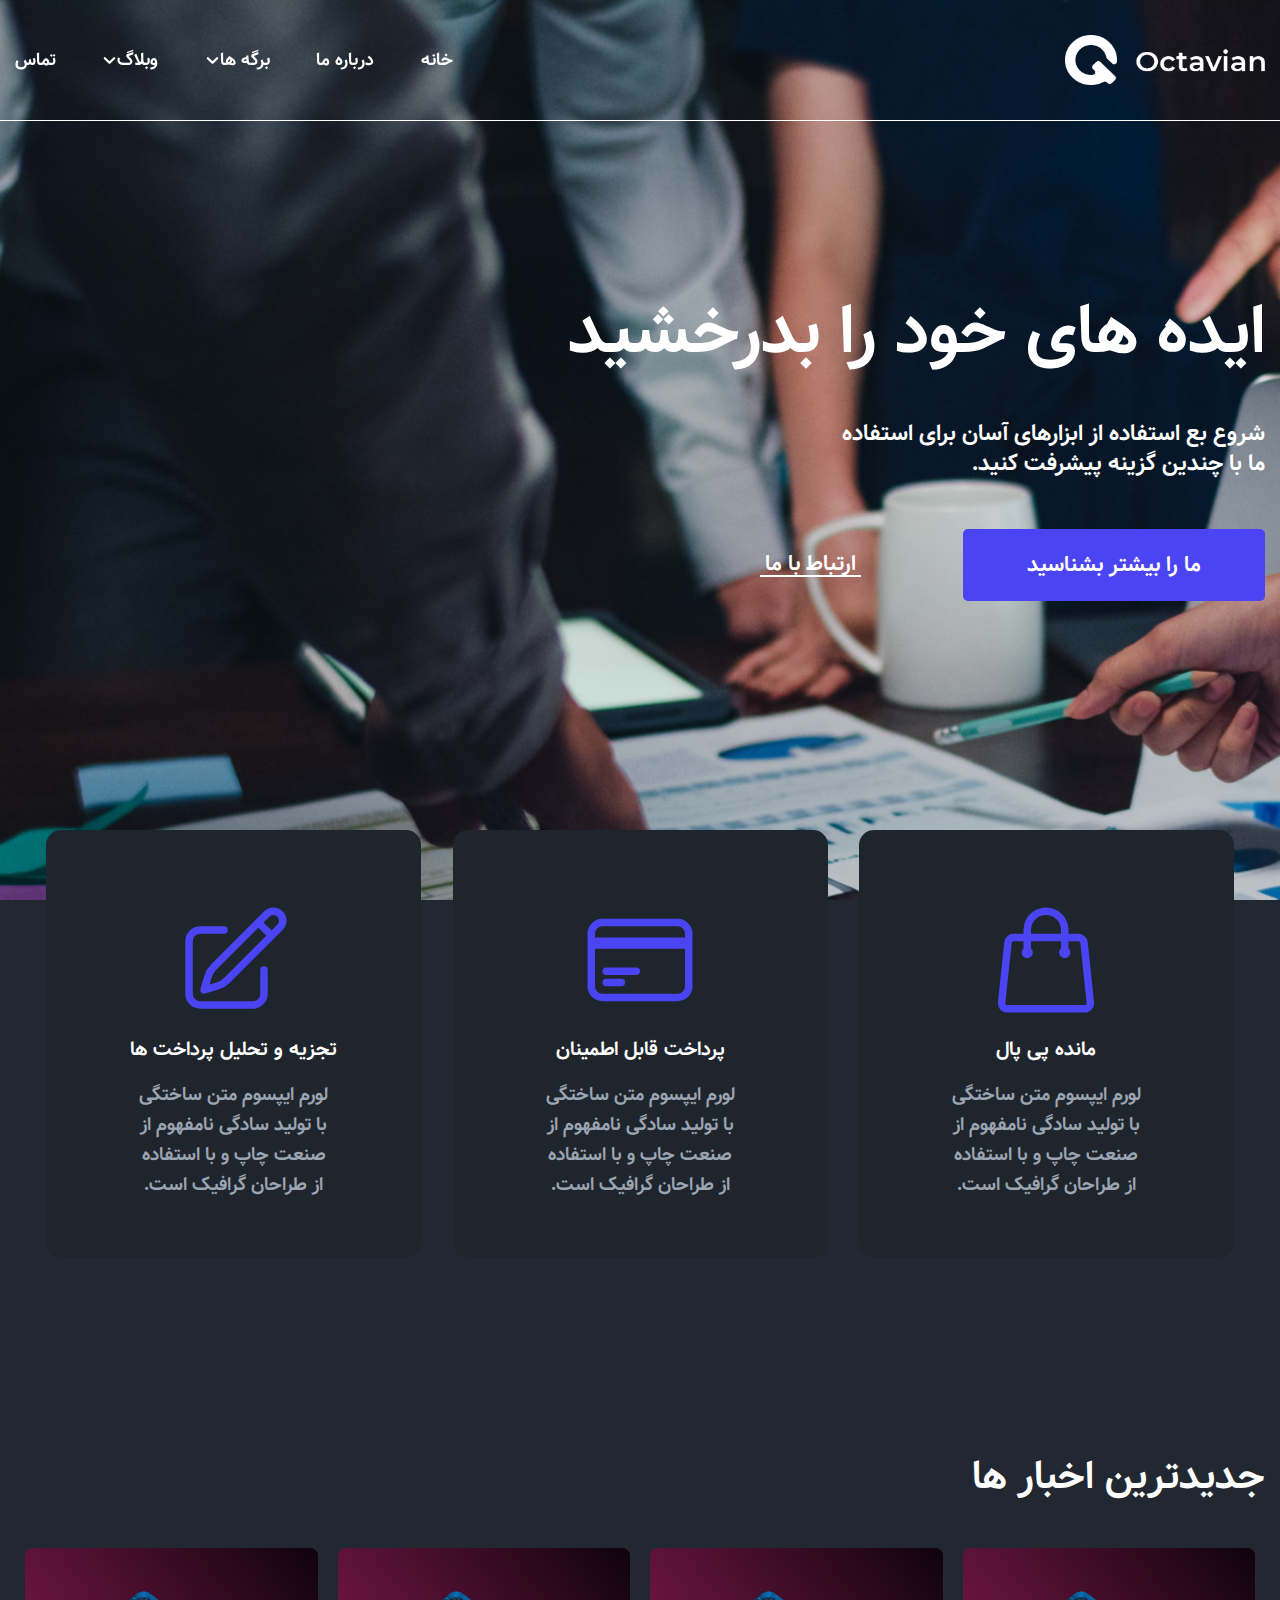
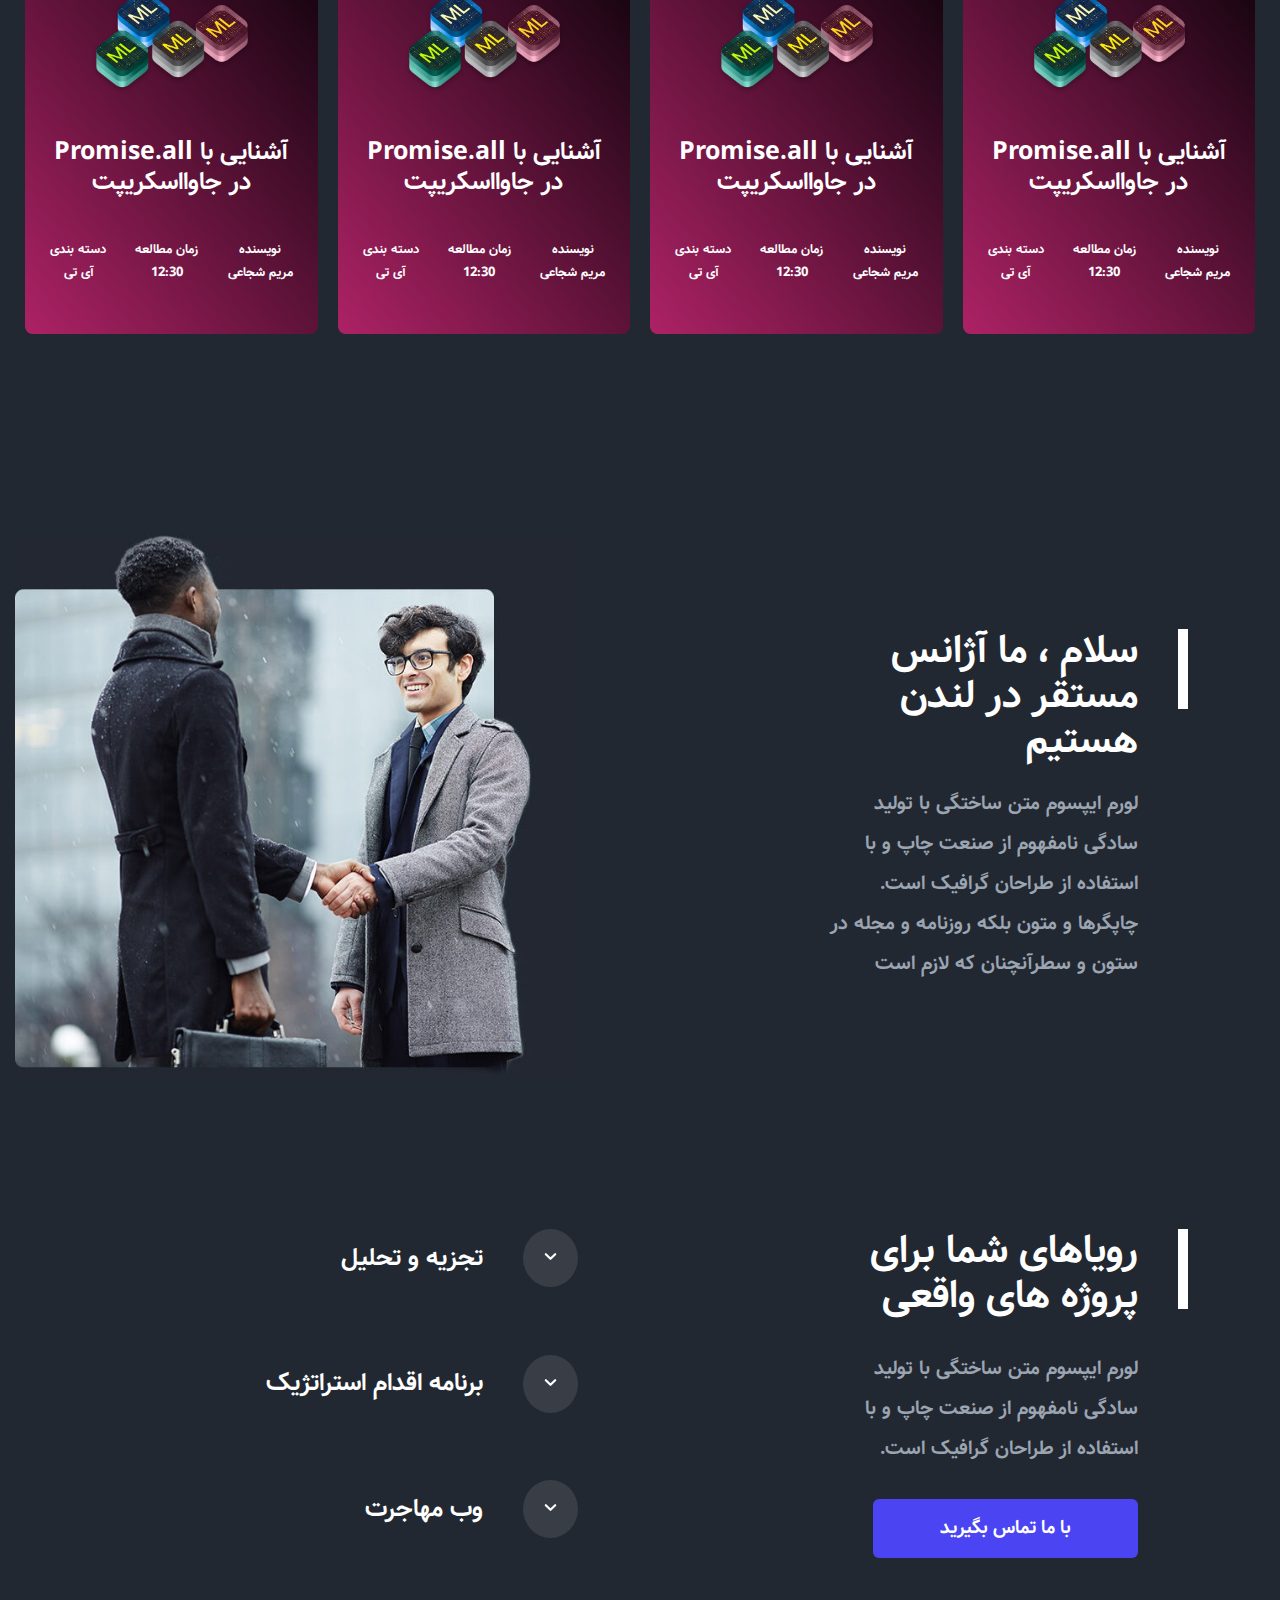
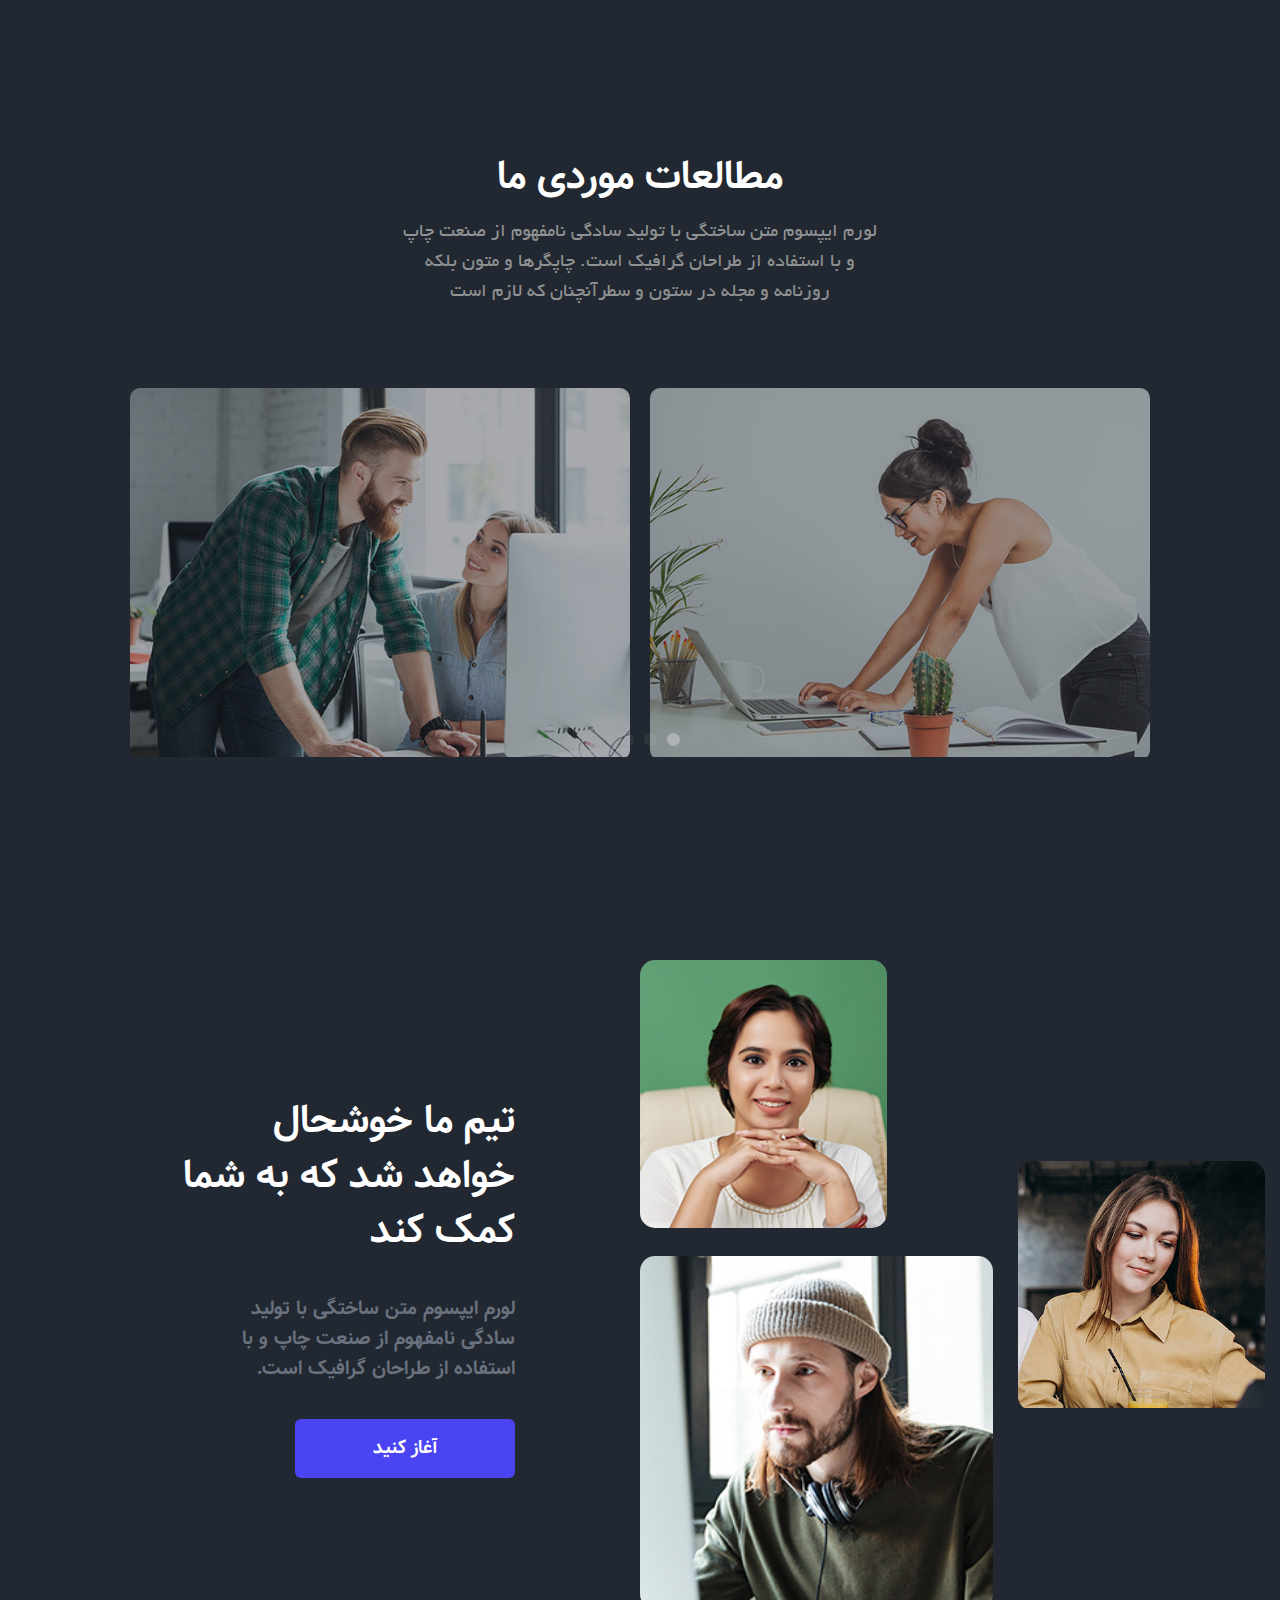
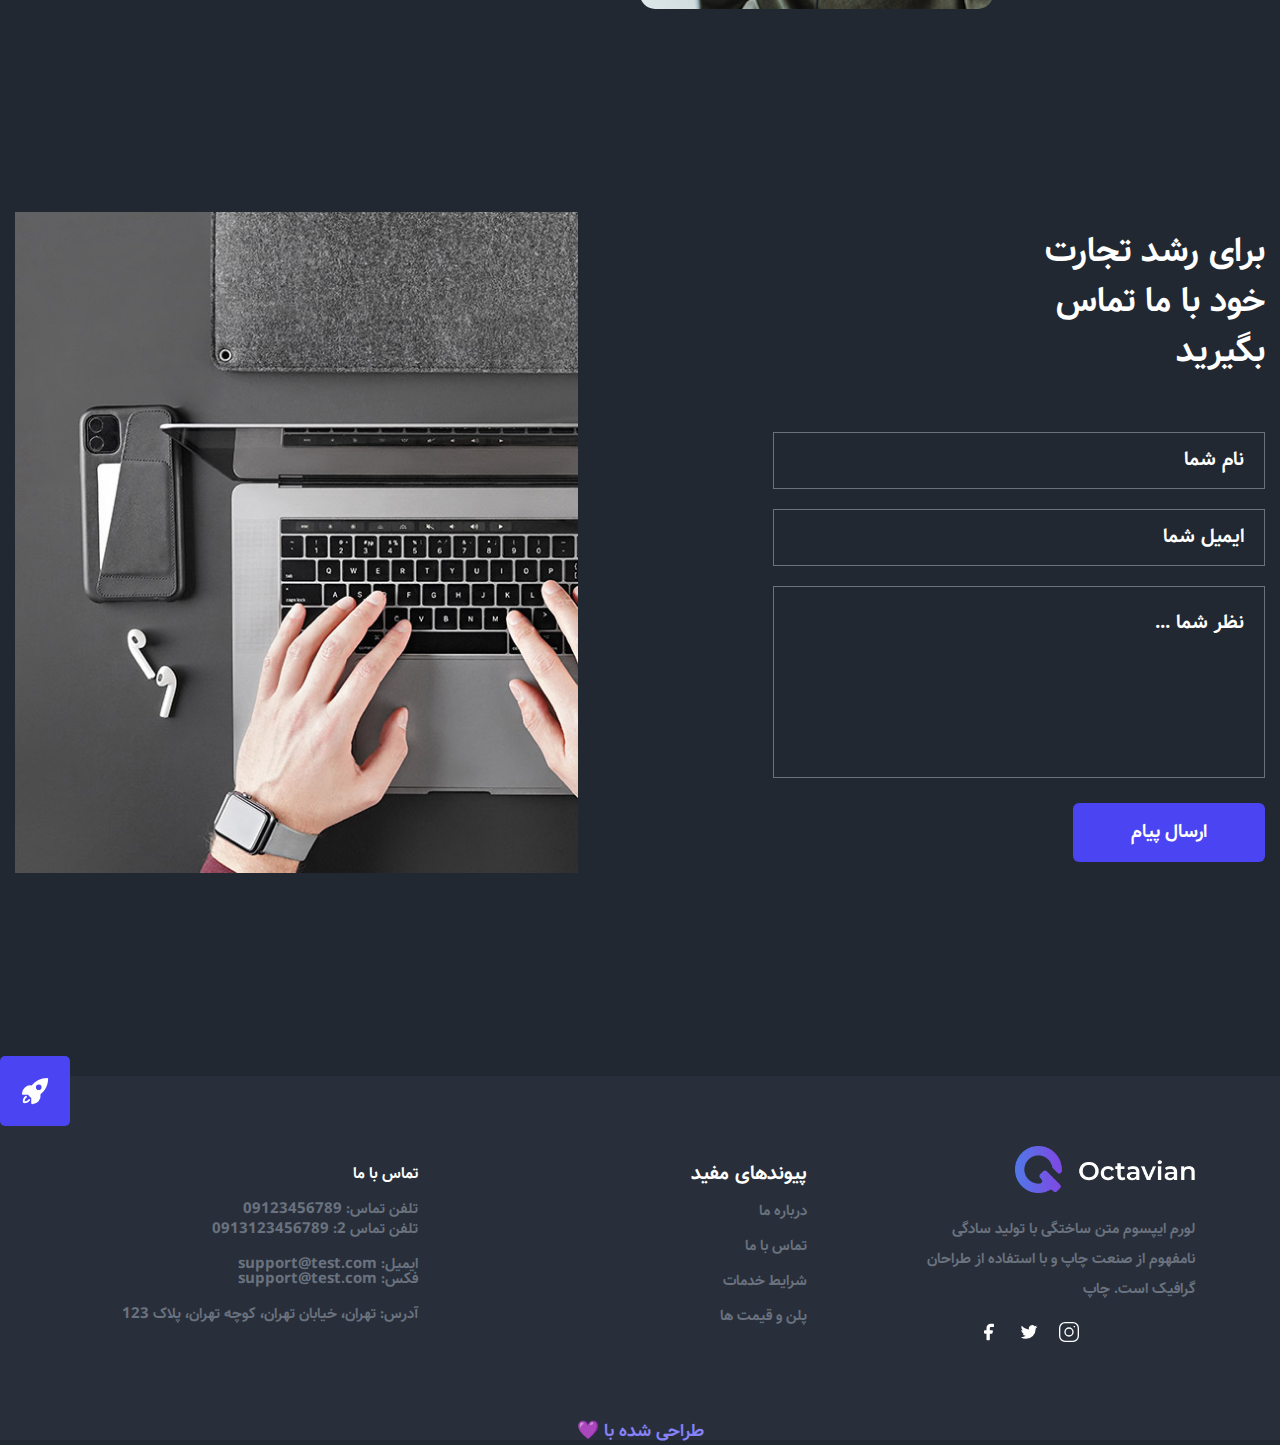
==== commit 354a3d2d: "update index file" ====
--- a/index.html
+++ b/index.html
@@ -170,6 +170,108 @@
           </div>
         </section>
 
+        <!-- News -->
+        <section class="news">
+         <div class="container">
+          <h2 class="news__title">جدیدترین اخبار ها</h2>
+          <div class="news__wrapper">
+           <div class="news__holder">
+            <div class="news__cart">
+              <div class="news-image__holder">
+                <img src="images/news-img-1.webp" class="news__img" alt="">
+              </div>
+              <div class="news__details">
+                <h3 class="news__text">آشنایی با Promise.all در جاوااسکریپت</h3>
+                <div class="news-writter__detials">
+                  <div class="writter__details">
+                    <span>نویسنده</span>
+                    <span>مریم شجاعی</span>
+                  </div>
+                  <div class="study-time__box">
+                    <span>زمان مطالعه</span>
+                    <span>12:30</span>
+                  </div>
+                  <div class="category">
+                    <span>دسته بندی</span>
+                    <span>آی تی</span>
+                  </div>
+                </div>
+              </div>
+            </div>
+            <div class="news__cart">
+              <div class="news-image__holder">
+                <img src="images/news-img-1.webp" class="news__img" alt="">
+              </div>
+              <div class="news__details">
+                <h3 class="news__text">آشنایی با Promise.all در جاوااسکریپت</h3>
+                <div class="news-writter__detials">
+                  <div class="writter__details">
+                    <span>نویسنده</span>
+                    <span>مریم شجاعی</span>
+                  </div>
+                  <div class="study-time__box">
+                    <span>زمان مطالعه</span>
+                    <span>12:30</span>
+                  </div>
+                  <div class="category">
+                    <span>دسته بندی</span>
+                    <span>آی تی</span>
+                  </div>
+                </div>
+              </div>
+            </div>
+            <div class="news__cart">
+              <div class="news-image__holder">
+                <img src="images/news-img-1.webp" class="news__img" alt="">
+              </div>
+              <div class="news__details">
+                <h3 class="news__text">آشنایی با Promise.all در جاوااسکریپت</h3>
+                <div class="news-writter__detials">
+                  <div class="writter__details">
+                    <span>نویسنده</span>
+                    <span>مریم شجاعی</span>
+                  </div>
+                  <div class="study-time__box">
+                    <span>زمان مطالعه</span>
+                    <span>12:30</span>
+                  </div>
+                  <div class="category">
+                    <span>دسته بندی</span>
+                    <span>آی تی</span>
+                  </div>
+                </div>
+              </div>
+            </div>
+            <div class="news__cart">
+              <div class="news-image__holder">
+                <img src="images/news-img-1.webp" class="news__img" alt="">
+              </div>
+              <div class="news__details">
+                <h3 class="news__text">آشنایی با Promise.all در جاوااسکریپت</h3>
+                <div class="news-writter__detials">
+                  <div class="writter__details">
+                    <span>نویسنده</span>
+                    <span>مریم شجاعی</span>
+                  </div>
+                  <div class="study-time__box">
+                    <span>زمان مطالعه</span>
+                    <span>12:30</span>
+                  </div>
+                  <div class="category">
+                    <span>دسته بندی</span>
+                    <span>آی تی</span>
+                  </div>
+                </div>
+              </div>
+            </div>
+           </div>
+          </div>
+          <div class="favorites">
+            <!-- svg -->
+          </div>
+         </div>
+        </section>
+
         <!-- Details -->
         <section class="main__details">
            <div class="container">
--- a/styles/main.css
+++ b/styles/main.css
@@ -359,6 +359,99 @@
 
 /* End main cards */
 
+/* Start news box */
+.news{
+    margin: 20rem 0;
+}
+.news__title{
+   font-size: 4rem;
+   color: #fff; 
+   font-family: var(--primary-font);
+}
+.news__wrapper{
+  width: 100%;
+  margin-top: 5rem;
+}
+.news__holder{
+  width: 100%;
+  display: flex;
+  align-items: center;
+  justify-content: space-around;
+}
+.news__cart{
+   width: 25%;
+   height: 100%;
+   display: flex;
+   padding: 2.5rem;
+   margin: 0 1rem;
+   flex-direction: column;
+   align-items: center;
+   justify-content: space-between;
+   border-radius: 0.75rem;
+   background: linear-gradient(to left bottom, rgb(15, 3, 12), rgb(173, 34, 101));
+}
+.news-image__holder{
+  width: 100%;
+  height: 100%;
+  margin-bottom: 3rem;
+}
+.news__img{
+  width: 100%;
+  height: 100%;
+  object-fit: cover;
+}
+.news__details{
+  width: 100%;
+  display: flex;
+  flex-direction: column;
+  align-items: center;
+  gap: 1.5rem;
+}
+.news-writter__detials{
+  display: flex;
+  width: 100%;
+  align-items: center;
+  justify-content: space-between;
+  margin: 3rem 0;
+}
+.news__text{
+  font-size: 2.5rem;
+  font-family: var(--primary-font);
+  color: #fff;
+  line-height: 3rem;
+  text-align: center;
+}
+.writter__details{
+  display:flex;
+  align-items: center;
+  flex-direction: column;
+  text-align: center;
+  gap: 1rem;
+}
+.study-time__box{
+    display:flex;
+    align-items: center;
+    flex-direction: column;
+    text-align: center;
+    gap: 1rem;
+}
+.category{
+    display:flex;
+    align-items: center;
+    flex-direction: column;
+    text-align: center;
+    gap: 1rem;
+}
+
+.writter__details > span,
+.study-time__box > span,
+.category > span{
+    font-size: 1.3rem;
+    font-family: var(--primary-font);
+    color: #fff;
+}
+/* End news box */
+
 /* Start main detials */
 .main__details{
     margin: 10rem 0;
@@ -732,6 +825,7 @@
 .overlay__icon{
    width: 2rem;
    height: 2rem;
+
 }
 .detail__content{
     width: 40%;
@@ -871,6 +965,156 @@
     padding: 20rem;
 }
 /* Finish contact */
+
+/* Footer */
+  .footer{
+    margin-top: 20rem;
+    background-color: #282F3A;
+
+  }
+.footer__wrapper{
+    display: flex;
+    align-items: center;
+    justify-content: space-between;
+    padding: 7rem;
+}
+.footer__right{
+    width: 30%;
+    display: flex;
+    flex-direction: column;
+    gap: 1.8rem;
+}
+.footer__img{
+width: 18rem;
+width: 18rem;
+}
+.footer__image{
+  width: 100%;
+  height: 100%;
+}
+.footer-right__text{
+  font-family: var(--primary-font);
+  font-size: 1.5rem;
+  color: #6a727f;
+  line-height: 3rem;
+  display: block;
+  width: 85%;
+}
+.footer__icons{
+  display: flex;
+  align-items: center;
+  justify-content: center;
+  gap: 2rem;
+
+}
+.footer__icon{
+  width: 2rem;
+  height: 2rem;
+}
+.footer__middle{
+    width: 30%;
+    display: flex;
+    flex-direction: column;
+    gap: 2rem;
+}
+.footer__title{
+  font-size: 2rem;
+  color: #fff;
+}
+.footer__text{
+    font-size: 1.5rem;
+    color: #6a727f;
+    font-family: var(--primary-font);
+    cursor: pointer;
+    transition: all 0.3s ease-in-out;
+    position: relative;
+}
+.footer__text:hover{
+    color: #fff;
+}
+.footer__text::after{
+    content: " ";
+    position: absolute;
+    right: 0;
+    top: 2rem;
+    width: 0;
+    height: 0.2rem;
+    background-color: var(--primary-color);
+    transition: all 0.3s ease-in-out;
+}
+.footer__text:hover.footer__text::after{
+    width: 5rem;
+}
+.footer__left{
+    width: 30%;
+    display: flex;
+    flex-direction: column;
+    gap: 2rem;
+}
+.footer-left__title{
+   font: 2rem;
+   color: #fff;
+   font-family: var(--primary-font);
+}
+.footer__contact{
+display: flex;
+flex-direction: column;
+gap: .5rem;
+}
+.footer-left__text{
+   font-size: 1.5rem;
+   color: #6a727f;
+   font-family: var(--primary-font);
+   transition: all .3s ease-in-out;
+}
+.footer-left__text:hover{
+    color: #fff;
+}
+.footer-scroll__box{
+    position: absolute;
+    left: 0;
+    top: -2rem;
+    background-color: var(--primary-color);
+    padding: 2rem;
+    display: flex;
+    align-items: center;
+    justify-content: center;
+    border-radius: .5rem;
+    cursor: pointer;
+}
+.scroll__icon{
+   width: 3rem;
+   height: 3rem;
+}
+.footer-scroll__box:hover .scroll__icon{
+    animation: shakeRocket infinite 0.2s ease-in-out;
+}
+.scroll__icon > svg{
+     width: 100%;
+     height: 100%;
+     fill: white;
+}
+.designer{
+    width:100%;
+    text-align:center;
+    margin-top: 1rem;
+}
+.designer span{
+    font-size:1.8rem;
+    color:#8682fa;
+    font-family: var(--primary-font);
+    font-weight: 800;
+}
+@keyframes shakeRocket {
+    0%{
+      transform: translateX(0.1rem);
+    }
+    100%{
+        transform: translateX(-0.1rem);
+    }
+}
+/* Footer */
+
 
 /* Hover effect */
 .hover__effect{
--- a/styles/responsive.css
+++ b/styles/responsive.css
@@ -4,6 +4,7 @@
     padding-left: 15px;
     margin-right: auto;
     margin-left: auto;
+    position: relative;
 }
 
 @media (max-width:1400px) {
@@ -87,6 +88,9 @@
         width: 95%;
         gap: 5rem;
     }
+    .team{
+        margin-top: 15rem;
+     }
     .gallery{
         margin-top: 15rem;
     }
@@ -129,6 +133,14 @@
      .contact__right {
         width: 80%;
      }
+     .news__holder{
+        justify-content: center;
+        flex-wrap: wrap;
+        gap: 2rem;
+     }
+     .news__cart{
+        width: 35%;
+     }
 }
 
 
@@ -138,11 +150,12 @@
         max-width: 720px;
      }
      .mobile__nav{
-        width: 90%;
+        width: 95%;
      }
      .gallery-img__box{
         width: 50%;
      }
+    
      .detail__images{
         flex-direction: column;
         gap: 3rem;
@@ -155,6 +168,26 @@
      }
      .contact__input,.contact__text-area{
         width: 88%;
+     }
+     .footer__wrapper{
+        flex-direction: column;
+        gap: 10rem;
+     }
+     .footer__left,.footer__middle,.footer__right{
+        width: 100%;
+     }
+     .footer-scroll__box{
+        left: 2rem;
+     }
+     .news__holder{
+      flex-direction: column;
+     }
+     .news__cart{
+        width: 75%;
+     }
+     .news-writter__detials{
+        justify-content: center;
+        gap: 8rem;
      }
 }
 
@@ -197,6 +230,12 @@
     .contact__input,.contact__text-area{
         width: 85%;
      }
-}
-
-
+     .detail__title{
+        font-size: 3rem;
+     }
+     .footer__wrapper{
+        padding: 5rem;
+     }
+}
+
+
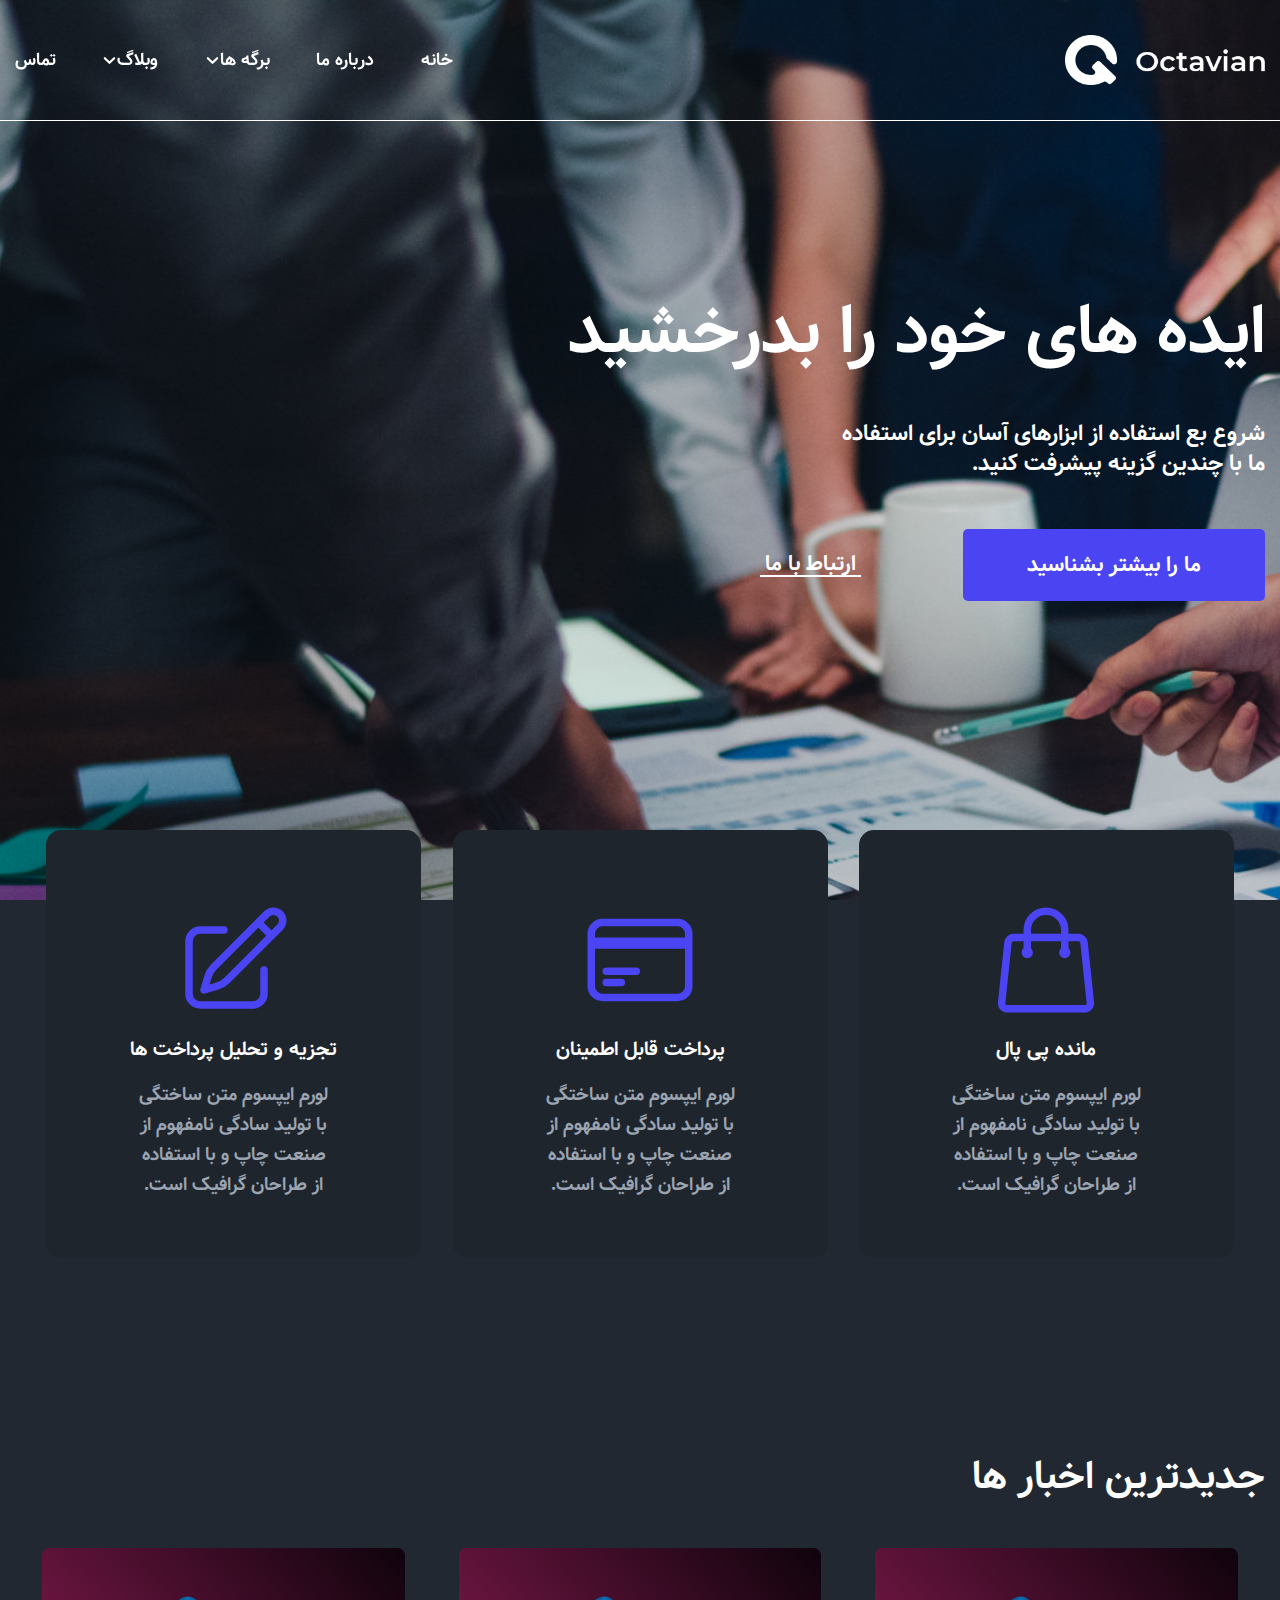
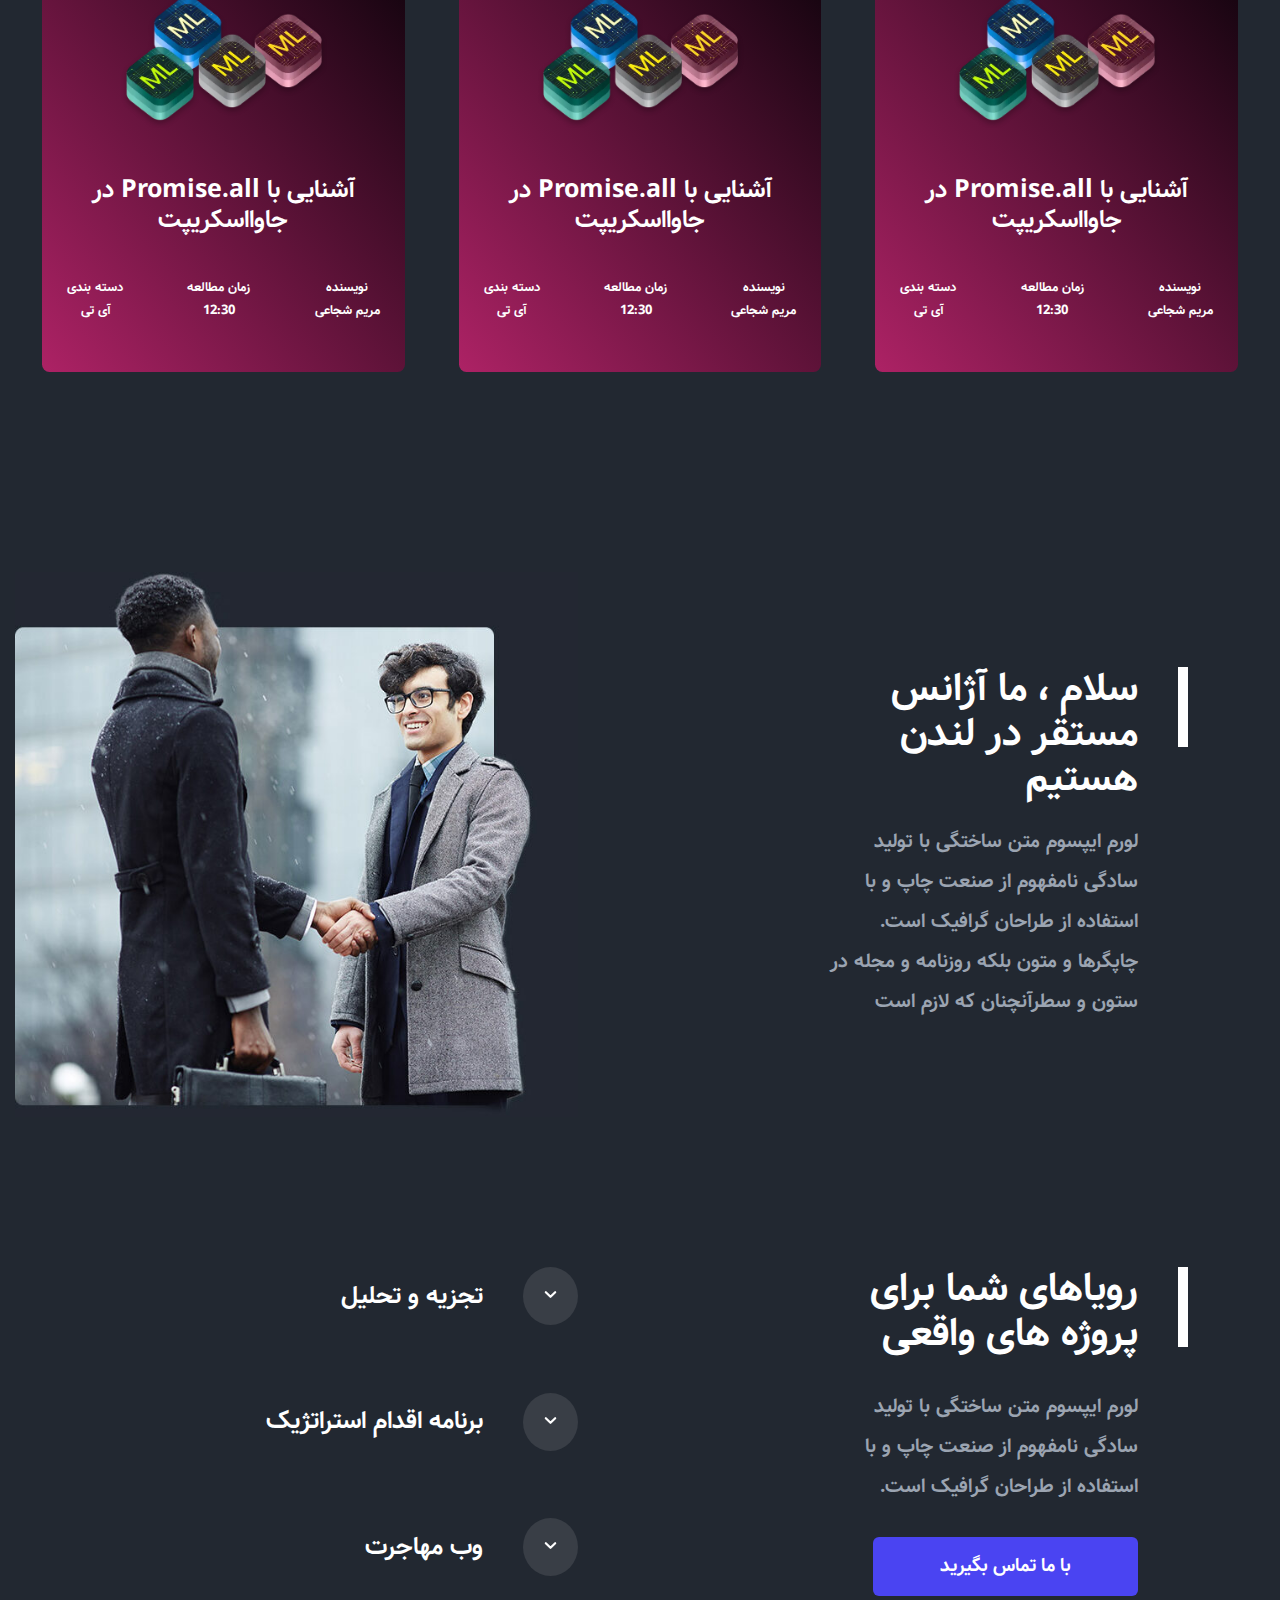
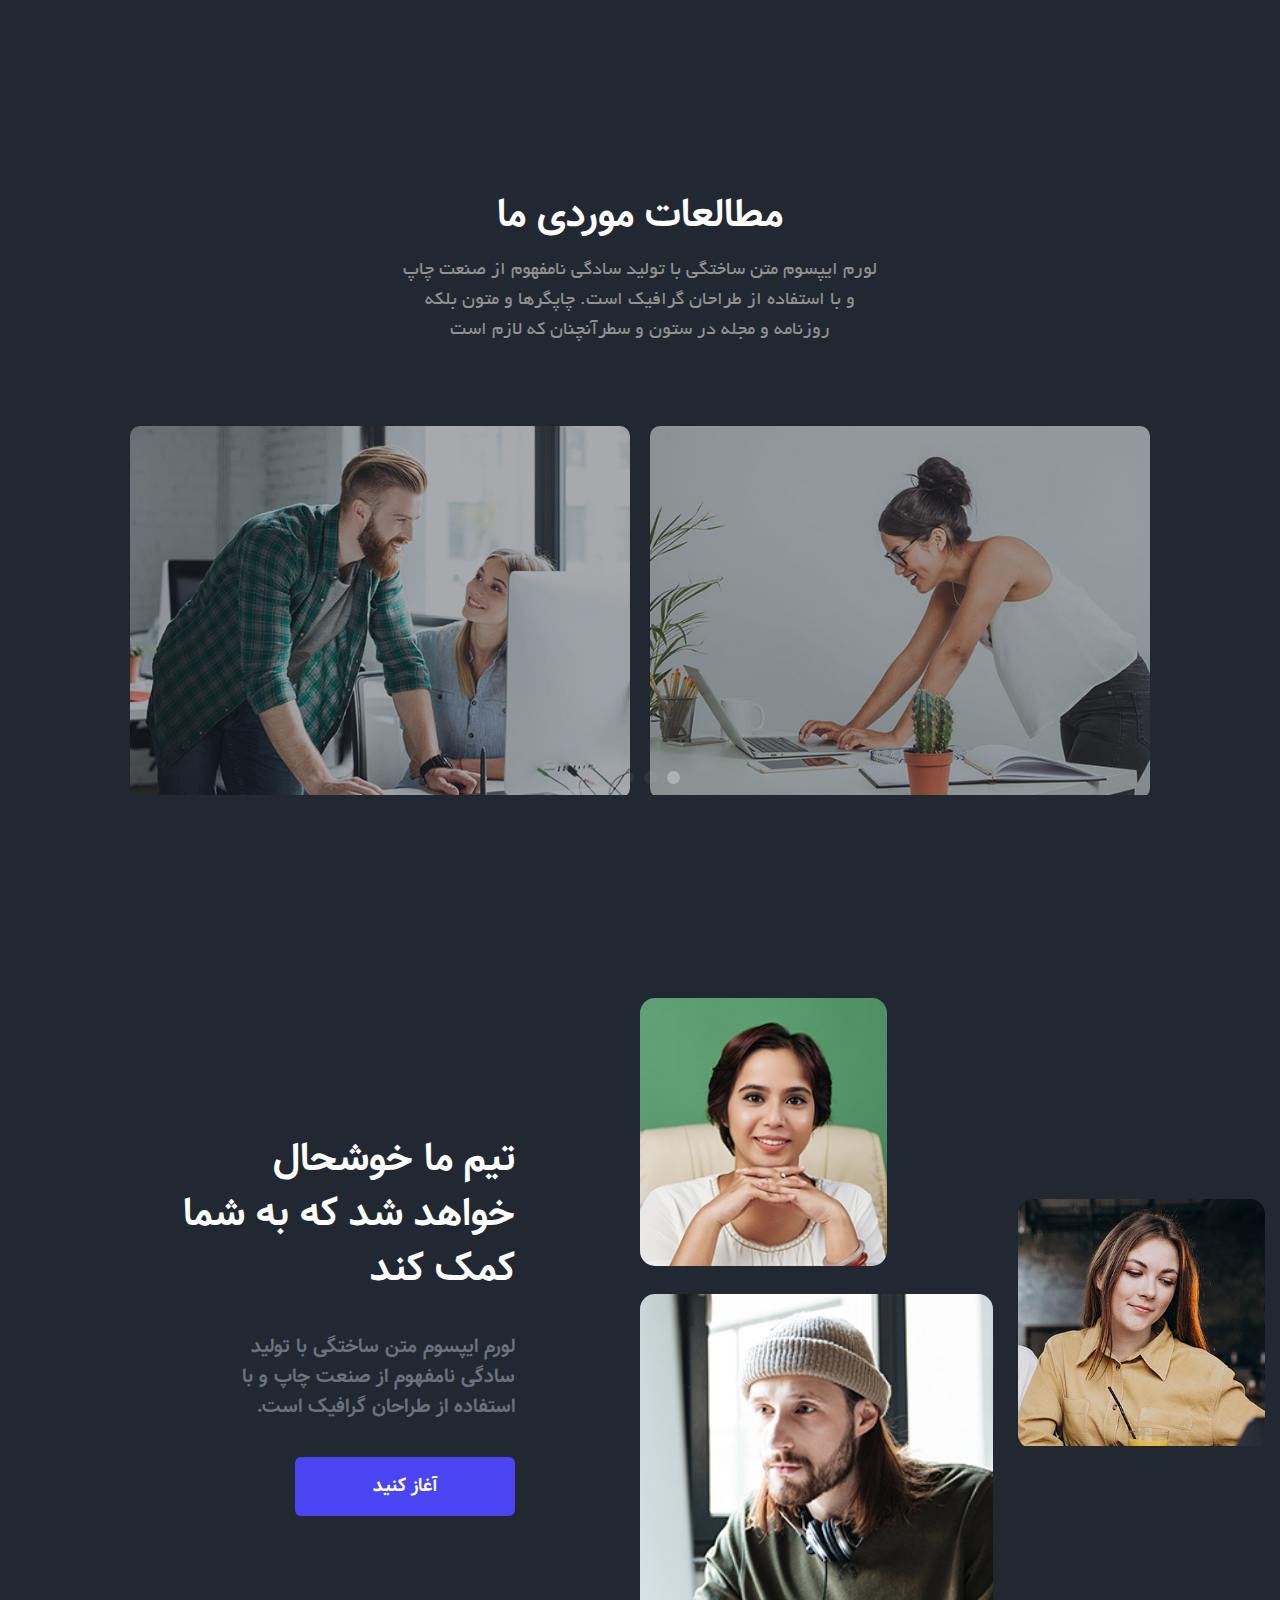
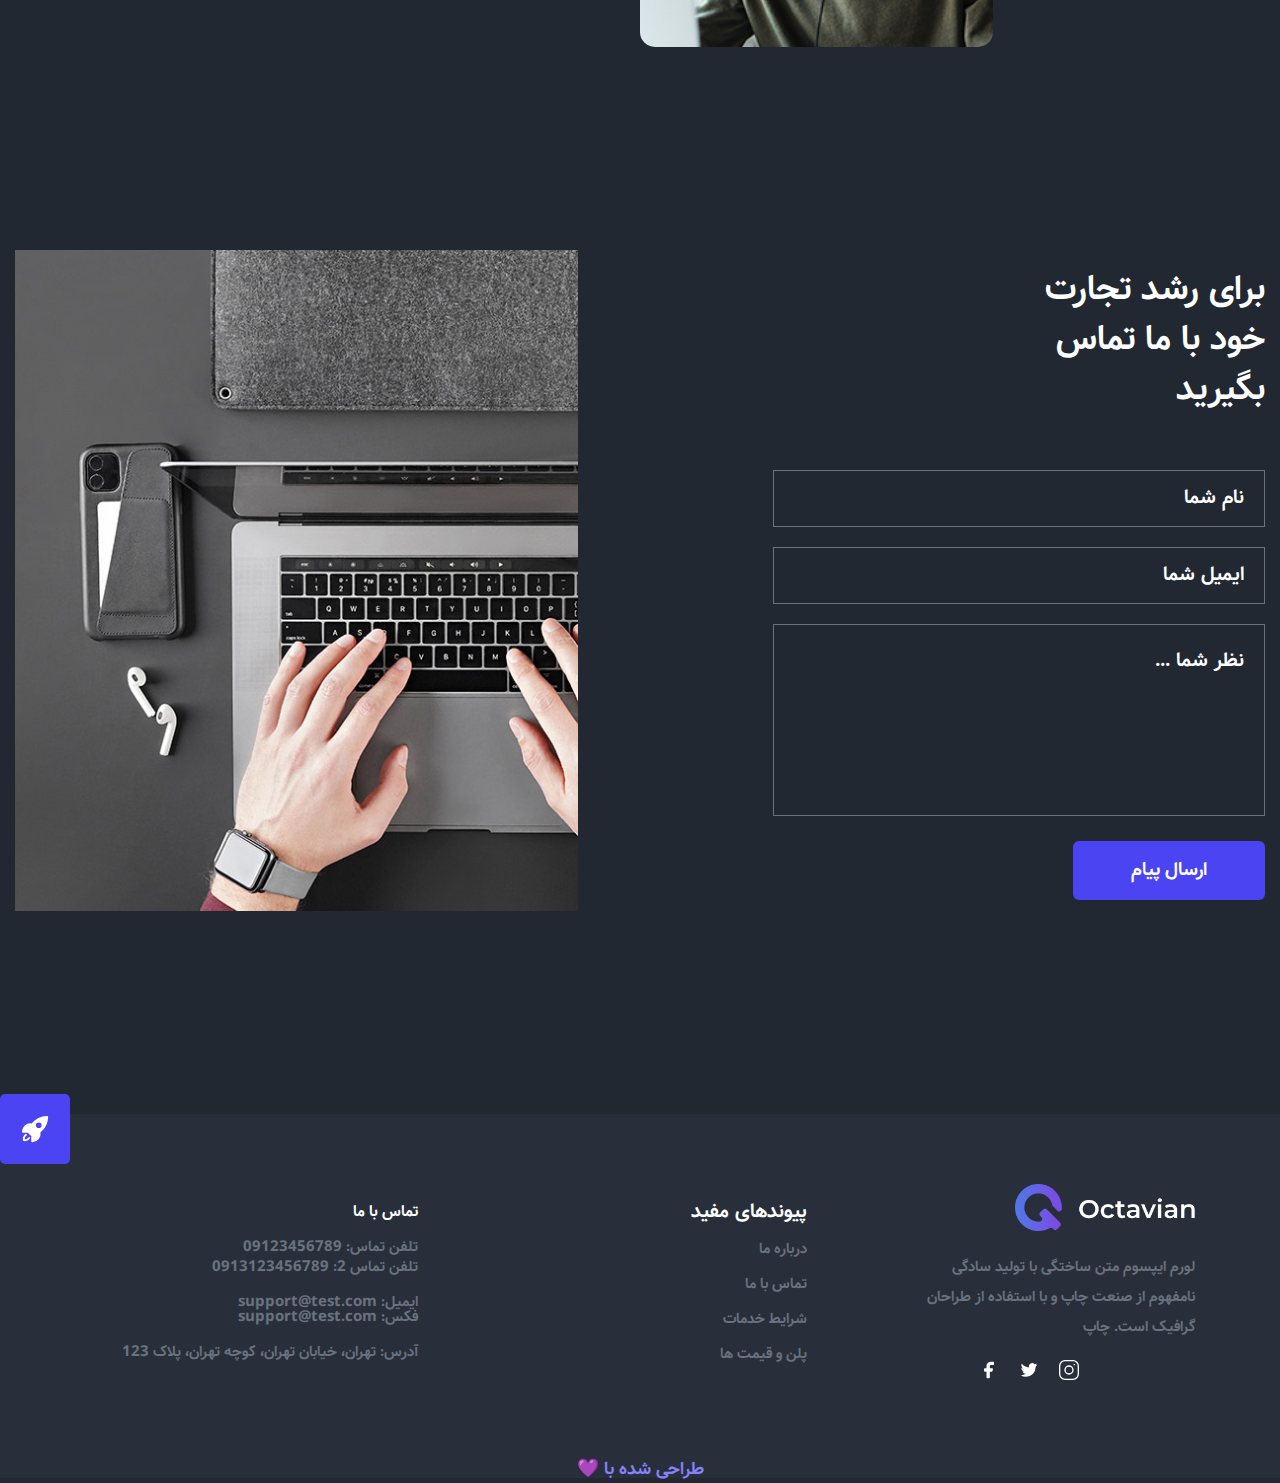
==== commit 5390bb19: "update index file" ====
--- a/index.html
+++ b/index.html
@@ -131,6 +131,7 @@
        </div>
         </section>
 
+        
         <!-- Cards -->
         <section class="main__cards"> 
           <div class="container">
@@ -176,28 +177,6 @@
           <h2 class="news__title">جدیدترین اخبار ها</h2>
           <div class="news__wrapper">
            <div class="news__holder">
-            <div class="news__cart">
-              <div class="news-image__holder">
-                <img src="images/news-img-1.webp" class="news__img" alt="">
-              </div>
-              <div class="news__details">
-                <h3 class="news__text">آشنایی با Promise.all در جاوااسکریپت</h3>
-                <div class="news-writter__detials">
-                  <div class="writter__details">
-                    <span>نویسنده</span>
-                    <span>مریم شجاعی</span>
-                  </div>
-                  <div class="study-time__box">
-                    <span>زمان مطالعه</span>
-                    <span>12:30</span>
-                  </div>
-                  <div class="category">
-                    <span>دسته بندی</span>
-                    <span>آی تی</span>
-                  </div>
-                </div>
-              </div>
-            </div>
             <div class="news__cart">
               <div class="news-image__holder">
                 <img src="images/news-img-1.webp" class="news__img" alt="">
--- a/styles/main.css
+++ b/styles/main.css
@@ -442,7 +442,6 @@
     text-align: center;
     gap: 1rem;
 }
-
 .writter__details > span,
 .study-time__box > span,
 .category > span{
--- a/styles/responsive.css
+++ b/styles/responsive.css
@@ -191,6 +191,7 @@
      }
 }
 
+
 @media (max-width:576px) {
     .container{
         max-width: 100%;
